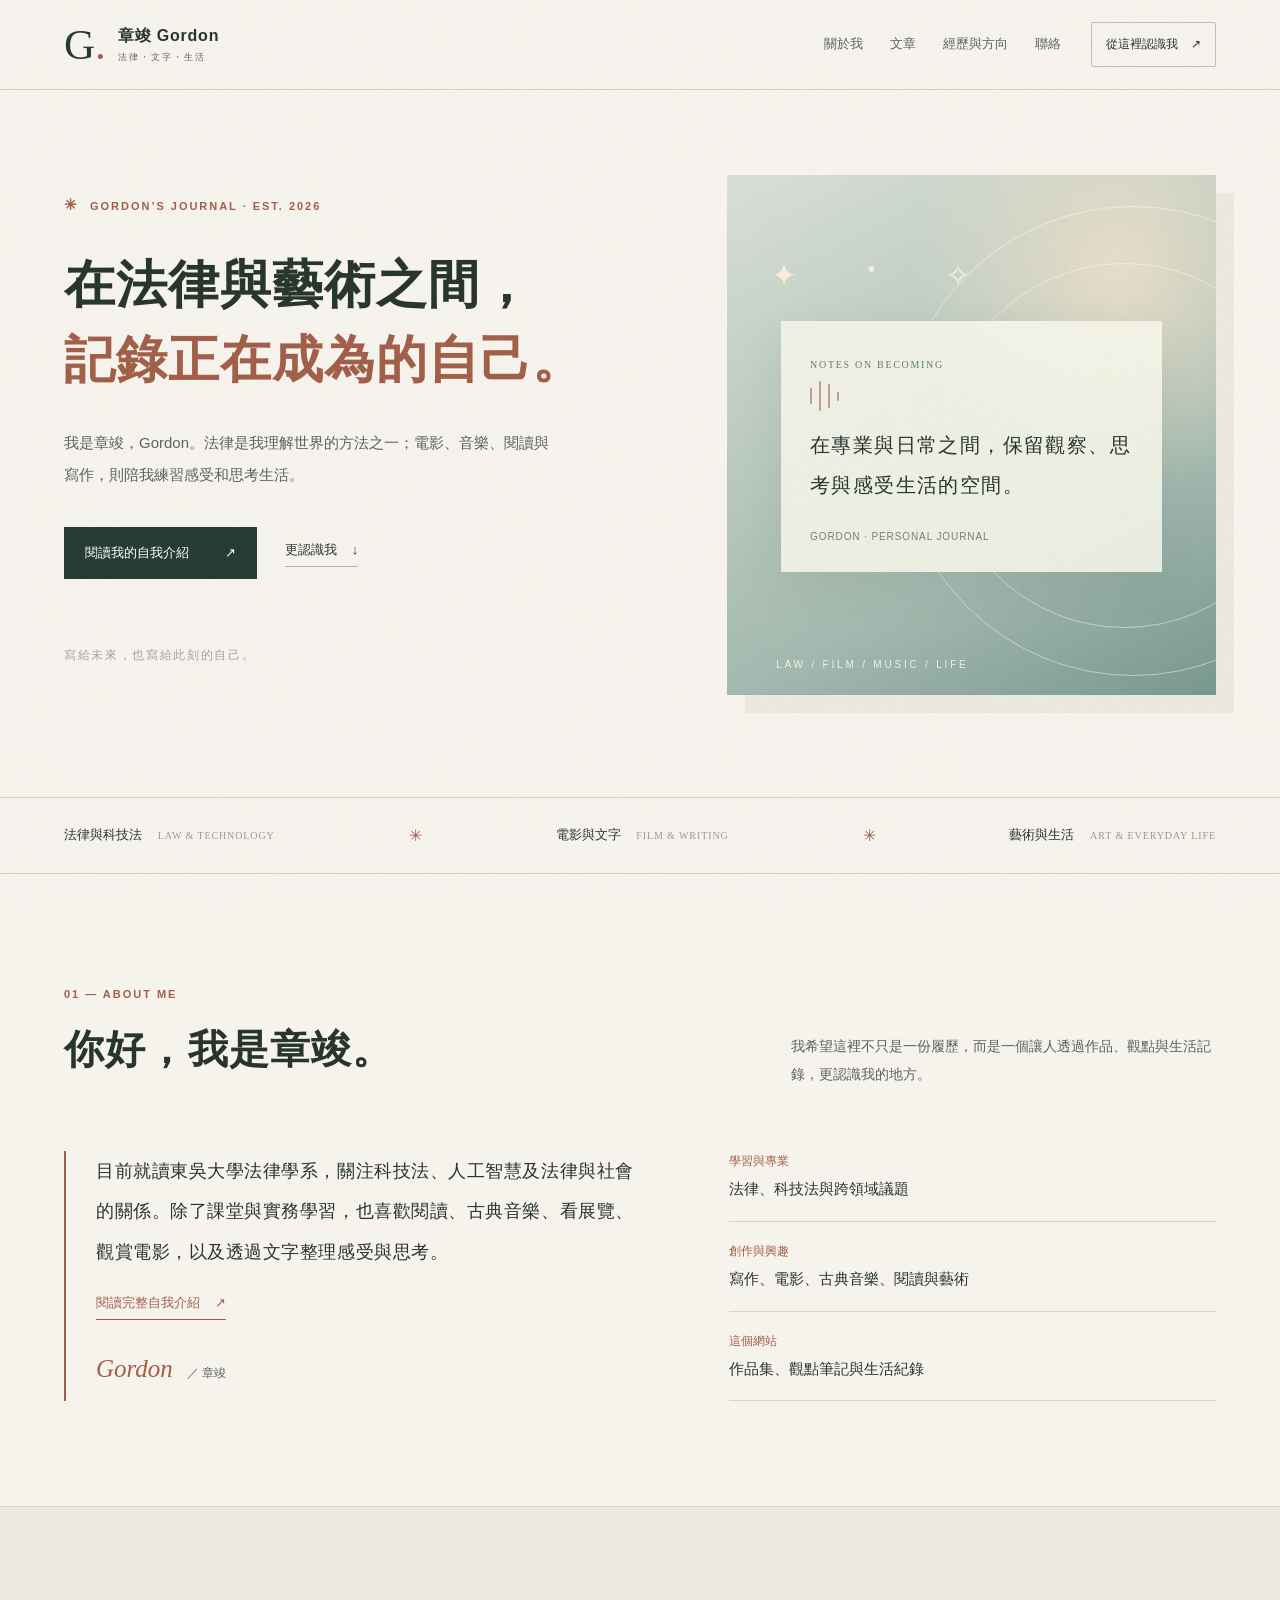
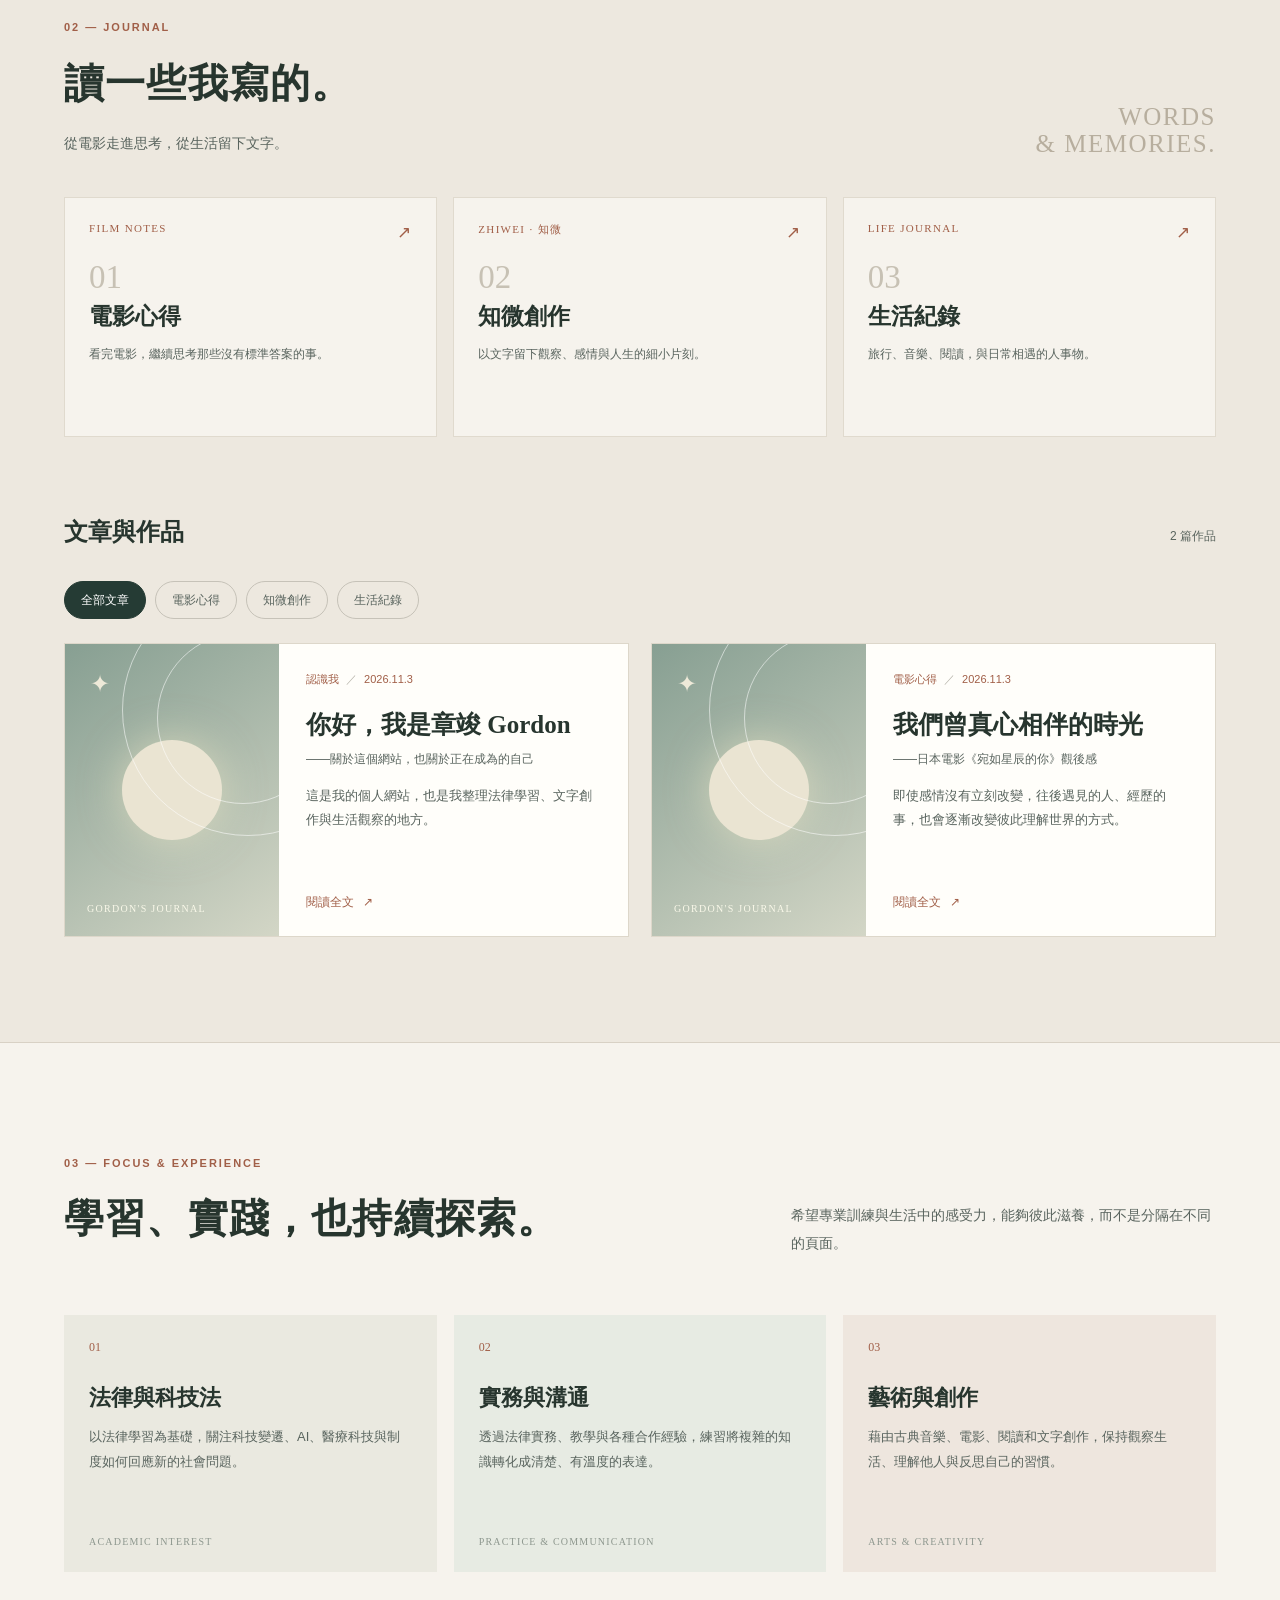
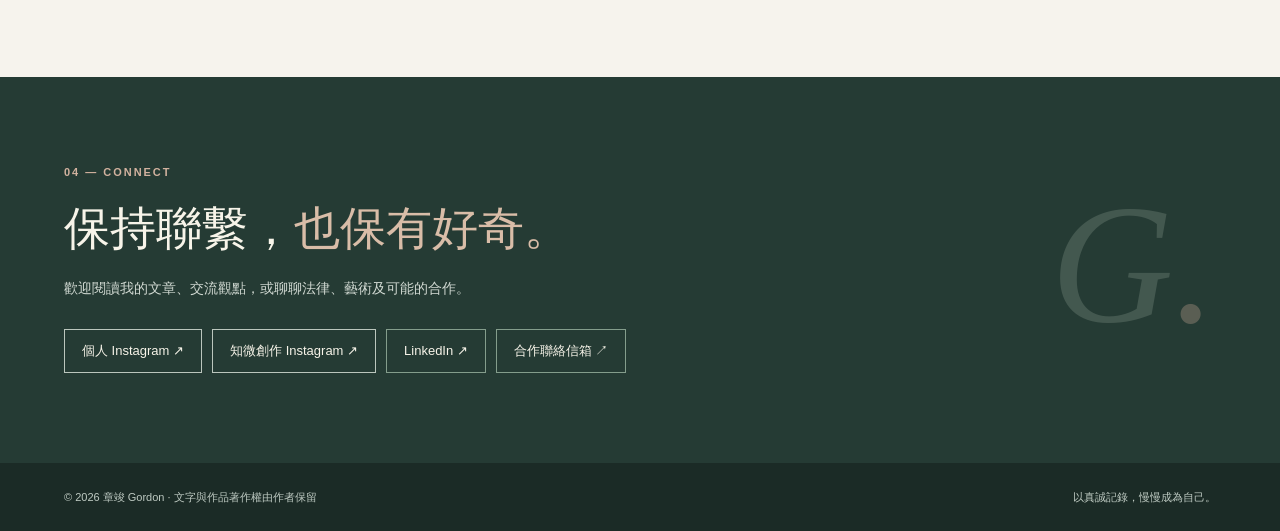
==== index.html @ 7722e680 "Add files via upload" ====
<!doctype html>
<html lang="zh-Hant-TW">
<head>
  <meta charset="utf-8">
  <meta name="viewport" content="width=device-width, initial-scale=1">
  <meta name="theme-color" content="#f5f1eb">
  <meta name="description" content="章竣 Gordon 的個人網站。法律、科技法、電影、文字、藝術與生活的記錄。">
  <meta property="og:type" content="website">
  <meta property="og:title" content="章竣 Gordon｜法律・文字・生活">
  <meta property="og:description" content="在法律與藝術之間，記錄正在成為的自己。">
  <title>章竣 Gordon｜法律・文字・生活</title>
  <link rel="icon" type="image/svg+xml" href="favicon.svg">
  <link rel="stylesheet" href="styles.css">
  <script src="site-content.js" defer></script>
  <script src="main.js" defer></script>
</head>
<body>
  <a class="skip-link" href="#main">跳至主要內容</a>
  <div class="grain" aria-hidden="true"></div>
  <header class="site-header">
    <div class="wrap header-inner">
      <a class="brand" href="#home" aria-label="回到章竣 Gordon 首頁">
        <span class="brand-mark">G<span class="brand-dot">.</span></span>
        <span class="brand-title"><strong>章竣 Gordon</strong><small>LAW · ARTS · WORDS</small></span>
      </a>
      <nav class="site-nav" aria-label="主要導覽">
        <a href="#about">關於我</a>
        <a href="#journal">文章</a>
        <a href="#portfolio">經歷與方向</a>
        <a href="#contact">聯絡</a>
      </nav>
      <a class="nav-read" href="#read/hello-im-gordon">從這裡認識我 <span aria-hidden="true">↗</span></a>
    </div>
  </header>

  <main id="main">
    <div id="home-view">
      <section class="hero wrap" id="home" aria-labelledby="hero-heading">
        <div class="hero-copy">
          <div class="eyebrow"><span class="tiny-star">✳</span> GORDON’S JOURNAL · EST. 2026</div>
          <h1 id="hero-heading">在法律與藝術之間，<br><em>記錄正在成為的自己。</em></h1>
          <p class="hero-description" id="hero-description">我是章竣，Gordon。法律是我理解世界的方法之一；電影、音樂、閱讀與寫作，則陪我練習感受和思考生活。</p>
          <div class="hero-actions">
            <a class="primary-btn" href="#read/hello-im-gordon">閱讀我的自我介紹 <span aria-hidden="true">↗</span></a>
            <a class="text-link" href="#about">更認識我 <span aria-hidden="true">↓</span></a>
          </div>
          <p class="hero-note">寫給未來，也寫給此刻的自己。</p>
        </div>
        <div class="hero-visual" aria-label="以海面、星辰與紙頁為靈感的網站視覺設計">
          <div class="visual-stars" aria-hidden="true">✦ <span>·</span> ✧</div>
          <div class="visual-orbit orbit-one"></div><div class="visual-orbit orbit-two"></div>
          <div class="visual-card">
            <span>NOTES ON BECOMING</span>
            <div class="visual-lines" aria-hidden="true"><i></i><i></i><i></i><i></i></div>
            <p>在專業與日常之間，保留觀察、思考與感受生活的空間。</p>
            <small>GORDON · PERSONAL JOURNAL</small>
          </div>
          <span class="visual-bottom">LAW / FILM / MUSIC / LIFE</span>
        </div>
      </section>

      <div class="ticker-border">
        <div class="wrap ticker" aria-label="關注領域">
          <span>法律與科技法 <i>LAW & TECHNOLOGY</i></span>
          <b aria-hidden="true">✳</b>
          <span>電影與文字 <i>FILM & WRITING</i></span>
          <b aria-hidden="true">✳</b>
          <span>藝術與生活 <i>ART & EVERYDAY LIFE</i></span>
        </div>
      </div>

      <section class="section wrap intro-section" id="about" aria-labelledby="about-heading">
        <div class="section-heading two-col-head">
          <div><span class="eyebrow">01 — ABOUT ME</span><h2 id="about-heading">你好，我是章竣。</h2></div>
          <p>我希望這裡不只是一份履歷，而是一個讓人透過作品、觀點與生活記錄，更認識我的地方。</p>
        </div>
        <div class="about-grid">
          <div class="about-statement"><p id="about-main">目前就讀東吳大學法律學系，關注科技法、人工智慧及法律與社會的關係。除了課堂與實務學習，也喜歡閱讀、古典音樂、看展覽、觀賞電影，以及透過文字整理感受與思考。</p><a class="about-more" href="#read/hello-im-gordon">閱讀完整自我介紹 <span aria-hidden="true">↗</span></a><div class="signoff">Gordon <span>／ 章竣</span></div></div>
          <div class="about-facts">
            <div><span>學習與專業</span><strong>法律、科技法與跨領域議題</strong></div>
            <div><span>創作與興趣</span><strong>寫作、電影、古典音樂、閱讀與藝術</strong></div>
            <div><span>這個網站</span><strong>作品集、觀點筆記與生活紀錄</strong></div>
          </div>
        </div>
      </section>

      <section class="section section-tint" id="journal" aria-labelledby="journal-heading">
        <div class="wrap">
          <div class="section-heading journal-top">
            <div><span class="eyebrow">02 — JOURNAL</span><h2 id="journal-heading">讀一些我寫的。</h2><p>從電影走進思考，從生活留下文字。</p></div>
            <span class="section-side-mark" aria-hidden="true">WORDS<br>& MEMORIES.</span>
          </div>
          <div class="category-grid" id="category-grid" aria-label="文章專區"></div>
          <div class="journal-list-head"><h3>文章與作品</h3><p id="post-count"></p></div>
          <div class="filter-row" id="filters" role="group" aria-label="依分類篩選文章"></div>
          <div class="posts-grid" id="posts-list"></div>
        </div>
      </section>

      <section class="section wrap portfolio-section" id="portfolio" aria-labelledby="portfolio-heading">
        <div class="section-heading two-col-head">
          <div><span class="eyebrow">03 — FOCUS & EXPERIENCE</span><h2 id="portfolio-heading">學習、實踐，也持續探索。</h2></div>
          <p>希望專業訓練與生活中的感受力，能夠彼此滋養，而不是分隔在不同的頁面。</p>
        </div>
        <div class="focus-grid">
          <article><span class="focus-num">01</span><h3>法律與科技法</h3><p>以法律學習為基礎，關注科技變遷、AI、醫療科技與制度如何回應新的社會問題。</p><span class="focus-label">ACADEMIC INTEREST</span></article>
          <article><span class="focus-num">02</span><h3>實務與溝通</h3><p>透過法律實務、教學與各種合作經驗，練習將複雜的知識轉化成清楚、有溫度的表達。</p><span class="focus-label">PRACTICE & COMMUNICATION</span></article>
          <article><span class="focus-num">03</span><h3>藝術與創作</h3><p>藉由古典音樂、電影、閱讀和文字創作，保持觀察生活、理解他人與反思自己的習慣。</p><span class="focus-label">ARTS & CREATIVITY</span></article>
        </div>
      </section>

      <section class="contact-section" id="contact" aria-labelledby="contact-heading">
        <div class="wrap contact-inner">
          <div><span class="eyebrow">04 — CONNECT</span><h2 id="contact-heading">保持聯繫，<em>也保有好奇。</em></h2><p>歡迎閱讀我的文章、交流觀點，或聊聊法律、藝術及可能的合作。</p><div id="social-area"></div></div>
          <div class="contact-deco" aria-hidden="true">G<span>.</span></div>
        </div>
      </section>
    </div>

    <div id="article-view" hidden>
      <div class="wrap article-shell"><a class="back-link" href="#journal">← 回到文章列表</a><div id="article-body"></div></div>
    </div>
  </main>
  <footer class="site-footer"><div class="wrap footer-inner"><span>© <span id="current-year">2026</span> 章竣 Gordon · 文字與作品著作權由作者保留</span><span>以真誠記錄，慢慢成為自己。</span></div></footer>
</body>
</html>
---- styles.css ----
:root{--paper:#f6f3ed;--paper-dark:#ede8df;--ink:#27352e;--ink-light:#59645e;--accent:#a15f48;--accent-deep:#7b4534;--line:#d8d1c5;--deep:#253b34;--white:#fffefa;--serif:"Noto Serif TC","Songti TC","STSong","PMingLiU",serif;--sans:"PingFang TC","Noto Sans TC","Microsoft JhengHei",sans-serif}
*{box-sizing:border-box}html{scroll-behavior:smooth}body{margin:0;color:var(--ink);background:var(--paper);font-family:var(--sans);line-height:1.7;-webkit-font-smoothing:antialiased}button,a{outline-offset:4px}a{color:inherit;text-decoration:none}button{font:inherit}img{display:block;max-width:100%}[hidden]{display:none!important}.wrap{width:min(1152px,calc(100% - 64px));margin-inline:auto}.grain{position:fixed;inset:0;z-index:99;pointer-events:none;opacity:.06;background-image:url("data:image/svg+xml,%3Csvg viewBox='0 0 180 180' xmlns='http://www.w3.org/2000/svg'%3E%3Cfilter id='n'%3E%3CfeTurbulence type='fractalNoise' baseFrequency='.8' numOctaves='3' stitchTiles='stitch'/%3E%3C/filter%3E%3Crect width='100%25' height='100%25' filter='url(%23n)' opacity='.3'/%3E%3C/svg%3E")}.skip-link{position:absolute;left:8px;top:-70px;z-index:101;background:white;padding:10px}.skip-link:focus{top:8px}.site-header{position:sticky;top:0;z-index:20;background:rgba(246,243,237,.96);backdrop-filter:blur(14px);border-bottom:1px solid var(--line)}.header-inner{height:89px;display:flex;align-items:center;gap:30px}.brand{display:flex;align-items:center;gap:12px;min-width:max-content}.brand-mark{font-family:Georgia,serif;font-size:43px;line-height:1;color:var(--deep)}.brand-dot{color:var(--accent)}.brand-title{display:flex;flex-direction:column;line-height:1.3}.brand-title strong{font-size:16px;letter-spacing:.05em;font-weight:650}.brand-title small{font-size:9px;letter-spacing:.22em;color:var(--ink-light);margin-top:5px}.site-nav{display:flex;gap:27px;margin-left:auto}.site-nav a{font-size:13px;color:var(--ink-light);transition:color .2s}.site-nav a:hover,.text-link:hover{color:var(--accent)}.nav-read{font-size:12px;padding:11px 14px;border:1px solid #b7c0b9;border-radius:2px;white-space:nowrap}.nav-read span{margin-left:10px}.eyebrow{font-size:11px;font-weight:700;letter-spacing:.18em;color:var(--accent);text-transform:uppercase}.tiny-star{font-size:15px;padding-right:6px}.hero{display:grid;grid-template-columns:1.1fr .9fr;gap:66px;align-items:center;padding-block:85px 102px;min-height:652px}.hero-copy{padding:4px 0}.hero h1{font-family:var(--serif);font-weight:600;font-size:clamp(36px,4vw,56px);line-height:1.47;letter-spacing:.02em;margin:29px 0}.hero h1 em{font-style:normal;color:var(--accent)}.hero-description{font-size:15px;line-height:2.15;color:var(--ink-light);max-width:495px}.hero-actions{display:flex;align-items:center;gap:28px;margin-top:36px}.primary-btn{display:inline-flex;align-items:center;justify-content:space-between;gap:30px;background:var(--deep);color:white;padding:15px 21px;font-size:13px;min-width:193px;transition:background .2s}.primary-btn:hover{background:var(--accent-deep)}.text-link{font-size:13px;border-bottom:1px solid #b0b6ae;padding-bottom:5px}.text-link span{padding-left:11px}.hero-note{font-family:var(--serif);font-size:12px;letter-spacing:.14em;color:#a2a49d;margin-top:66px}.hero-visual{height:520px;position:relative;overflow:hidden;background:#c6d0c8;background-image:radial-gradient(ellipse at 80% 18%,#e7ddc8 0%,transparent 37%),linear-gradient(153deg,#d9dfd6,#a3b9af 68%,#78988c);box-shadow:18px 18px 0 var(--paper-dark)}.visual-orbit{position:absolute;border:1px solid rgba(255,255,245,.48);border-radius:50%;width:470px;height:470px;left:35%;top:6%}.orbit-two{width:365px;height:365px;top:17%;left:44%}.visual-stars{position:absolute;left:9%;top:10%;font-family:Georgia,serif;font-size:31px;color:#f7efdb;letter-spacing:30px}.visual-stars span{font-size:50px}.visual-card{position:absolute;left:11%;right:11%;top:28%;background:rgba(247,246,235,.86);padding:28px 29px 24px;box-shadow:0 15px 40px #41554a17;backdrop-filter:blur(5px)}.visual-card>span{font-family:Georgia,serif;font-size:10px;letter-spacing:.17em;color:#607c6c}.visual-lines{display:flex;align-items:center;gap:7px;height:41px}.visual-lines i{display:block;width:2px;background:#c49e84;border-radius:8px;height:16px}.visual-lines i:nth-child(2){height:30px}.visual-lines i:nth-child(3){height:24px}.visual-lines i:nth-child(4){height:9px}.visual-card p{font-family:var(--serif);font-size:20px;line-height:2;letter-spacing:.07em;margin:8px 0 16px}.visual-card small{font-size:10px;letter-spacing:.09em;color:#738076}.visual-bottom{position:absolute;bottom:22px;left:10%;color:#edf2eb;font-size:10px;letter-spacing:.28em}.ticker-border{border-block:1px solid var(--line)}.ticker{display:flex;justify-content:space-between;align-items:center;gap:20px;min-height:75px}.ticker>span{font-size:13px;white-space:nowrap}.ticker i{font-family:Georgia,serif;font-style:normal;font-size:10px;color:#969a91;letter-spacing:.09em;margin-left:12px}.ticker b{font-weight:400;color:var(--accent);font-size:16px}.section{padding-block:105px}.section-heading h2{font-family:var(--serif);font-weight:600;font-size:clamp(28px,3.1vw,42px);line-height:1.5;letter-spacing:.03em;margin:15px 0}.section-heading p{font-size:14px;line-height:2;color:var(--ink-light)}.two-col-head{display:grid;grid-template-columns:1fr 1fr;gap:80px;align-items:end}.two-col-head>p{max-width:425px;margin:0 0 8px auto}.about-grid{display:grid;grid-template-columns:1fr .85fr;gap:92px;margin-top:55px}.about-statement{border-left:2px solid var(--accent);padding-left:30px}.about-statement p{font-family:var(--serif);font-size:18px;line-height:2.25;letter-spacing:.03em;margin:0}.signoff{font:italic 25px Georgia,serif;color:var(--accent);margin-top:35px}.signoff span{font:normal 12px var(--sans);color:var(--ink-light);margin-left:8px}.about-facts>div{display:flex;flex-direction:column;gap:5px;border-bottom:1px solid var(--line);padding:19px 0}.about-facts>div:first-child{padding-top:0}.about-facts span{font-size:12px;color:var(--accent)}.about-facts strong{font-size:15px;font-weight:500}.section-tint{background:var(--paper-dark);border-block:1px solid var(--line)}.journal-top{display:flex;justify-content:space-between;align-items:end}.journal-top p{margin:0}.section-side-mark{font-family:Georgia,serif;font-size:25px;color:#b7ae9e;text-align:right;line-height:1.08;letter-spacing:.06em}.category-grid{display:grid;grid-template-columns:repeat(3,1fr);gap:16px;margin-top:40px}.category-card{display:flex;flex-direction:column;min-height:240px;padding:24px 24px 21px;background:var(--paper);border:1px solid #e0dace;transition:transform .2s,box-shadow .2s}.category-card:hover{transform:translateY(-4px);box-shadow:0 18px 30px #4c463013}.category-card-top{display:flex;justify-content:space-between;font:11px Georgia,serif;letter-spacing:.12em;color:var(--accent)}.category-card-top span:last-child{font-size:17px}.category-num{color:#c7c1b4;font:33px Georgia,serif;margin-top:16px}.category-card h3{font-family:var(--serif);font-size:23px;font-weight:600;margin:1px 0 8px}.category-card p{font-size:12px;color:var(--ink-light);line-height:1.8;margin:0}.journal-list-head{display:flex;align-items:baseline;justify-content:space-between;margin-top:75px}.journal-list-head h3{font-family:var(--serif);font-size:24px;font-weight:600;margin:0}.journal-list-head p{font-size:12px;color:var(--ink-light)}.filter-row{display:flex;gap:9px;flex-wrap:wrap;margin:22px 0 24px}.filter{background:transparent;border:1px solid #c6c2b8;padding:8px 16px;border-radius:30px;font-size:12px;color:var(--ink-light);cursor:pointer}.filter.active,.filter:hover{background:var(--deep);border-color:var(--deep);color:white}.posts-grid{display:grid;grid-template-columns:repeat(2,minmax(0,1fr));gap:22px}.post-card{background:var(--white);border:1px solid #ddd7ca}.post-card-link{display:grid;grid-template-columns:38% 62%;height:100%}.post-thumb{min-height:292px;overflow:hidden}.post-thumb-image{width:100%;height:100%;object-fit:cover}.post-thumb-art{height:100%;width:100%;min-height:292px;background:linear-gradient(145deg,#879f92,#d3d6c6);position:relative;overflow:hidden;display:flex;justify-content:center;align-items:center}.post-thumb-art:before,.post-thumb-art:after{content:"";position:absolute;border:1px solid #ffffff8a;border-radius:50%;height:250px;width:250px;right:-95px;top:-60px}.post-thumb-art:after{height:170px;width:170px;right:-50px;top:-12px}.post-thumb-art span{position:absolute;left:25px;top:20px;color:#eee9d8;font-size:24px}.post-thumb-art div{height:100px;width:100px;background:#eae4d2;border-radius:50%;box-shadow:0 0 40px #f4edc888}.post-thumb-art small{position:absolute;bottom:22px;left:22px;color:#f9f8e9;font:10px Georgia,serif;letter-spacing:.13em}.post-card-text{padding:26px 27px 24px;display:flex;flex-direction:column}.post-meta{font-size:11px;color:var(--accent)}.post-meta span{color:#b2afa5;margin:0 4px}.post-card h3{font-family:var(--serif);font-size:25px;line-height:1.55;margin:17px 0 0}.post-subtitle{color:var(--ink-light);font-size:12px;margin:5px 0 14px}.post-excerpt{font-size:13px;color:var(--ink-light);line-height:1.9;margin:0 0 15px}.read-more{font-size:12px;color:var(--accent);margin-top:auto;padding-top:12px}.read-more span{margin-left:6px}.empty-state{grid-column:1/-1;padding:55px 24px;text-align:center;border:1px dashed #c9c2b3}.empty-state>span{font-size:30px;color:var(--accent)}.empty-state h3{font-family:var(--serif);font-weight:500}.empty-state p{font-size:13px;color:var(--ink-light)}.empty-state a{font-size:13px;color:var(--accent);border-bottom:1px solid var(--accent)}.focus-grid{display:grid;grid-template-columns:repeat(3,1fr);gap:17px;margin-top:50px}.focus-grid article{min-height:257px;background:#eae9e0;padding:25px;display:flex;flex-direction:column}.focus-grid article:nth-child(2){background:#e7ebe3}.focus-grid article:nth-child(3){background:#eee6de}.focus-num{font:12px Georgia,serif;color:var(--accent)}.focus-grid h3{font-family:var(--serif);font-size:22px;font-weight:600;margin:24px 0 9px}.focus-grid p{font-size:13px;color:var(--ink-light);line-height:1.9;margin:0}.focus-label{font:10px Georgia,serif;letter-spacing:.12em;color:#8d978e;margin-top:auto;padding-top:25px}.contact-section{background:var(--deep);color:#f7f4e9;padding:80px 0 90px}.contact-inner{display:flex;justify-content:space-between;align-items:center}.contact-section .eyebrow{color:#d2b29f}.contact-section h2{font:500 clamp(30px,3.6vw,48px)/1.5 var(--serif);margin:10px 0}.contact-section h2 em{font-style:normal;color:#d9bda8}.contact-section p{font-size:14px;color:#d1d9d2}.contact-deco{font:italic 170px Georgia,serif;line-height:1;color:#829387;opacity:.33}.contact-deco span{color:#c7a693}.social-btn{display:inline-block;border:1px solid #bbc6bd;padding:10px 17px;font-size:13px;margin:14px 10px 0 0}.social-btn:hover{background:#fff2}.social-secondary{border-color:#849d8c}.social-pending{font-size:12px!important;color:#bac9c0!important;font-style:italic}.site-footer{background:#1b2b26;color:#becac2}.footer-inner{display:flex;justify-content:space-between;gap:20px;padding-block:25px;font-size:11px}.article-shell{max-width:870px;padding:42px 0 110px}.back-link{font-size:13px;color:var(--accent);border-bottom:1px solid var(--accent);padding-bottom:5px}.full-article{margin-top:67px}.article-eyebrow{font-size:12px;color:var(--accent)}.article-eyebrow span{margin-inline:6px;color:#afaaa0}.full-article h1{font:600 clamp(34px,5vw,52px)/1.45 var(--serif);margin:15px 0}.article-subtitle{font:18px var(--serif);color:var(--ink-light);margin:0 0 19px}.article-byline{font-size:12px;color:#8f918a;letter-spacing:.06em}.article-cover-pending{height:350px;margin:46px 0 55px;background:linear-gradient(140deg,#98ada1,#d9d9c6);display:flex;align-items:center;justify-content:center;flex-direction:column;color:#f9f9ef;position:relative;overflow:hidden}.article-cover-pending:before{content:"";position:absolute;width:390px;height:390px;border:1px solid #ffffff88;border-radius:50%;top:-140px;right:-120px}.placeholder-symbol{font-size:53px;color:#f5e9d1}.article-cover-pending p{font-family:var(--serif);font-size:21px;letter-spacing:.1em}.article-cover-pending small{font-size:12px;text-align:center;padding:0 20px}.article-cover{margin:46px 0 50px}.article-cover img{width:100%;max-height:550px;object-fit:cover}.article-cover figcaption{font-size:12px;color:var(--ink-light);text-align:center;margin-top:11px}.article-prose{font-family:var(--serif);font-size:18px;letter-spacing:.018em;line-height:2.35;max-width:710px;margin:0 auto}.article-prose p{margin:0 0 2.15em}.article-footnote{max-width:710px;margin:38px auto 0;color:var(--ink-light);font-size:13px;line-height:1.9}.article-endmark{text-align:center;color:var(--accent);font-size:24px;margin:60px 0 20px}.article-bottom{text-align:center}.article-bottom p{font:16px var(--serif);color:var(--ink-light)}.article-bottom a{font-size:12px;color:var(--accent)}section[id]{scroll-margin-top:110px}
@media(max-width:1000px){.wrap{width:min(100% - 44px,950px)}.site-nav{gap:17px}.hero{gap:34px}.hero-visual{height:460px}.visual-card p{font-size:17px}.hero h1{font-size:40px}.ticker i{display:none}.about-grid{gap:45px}.post-card-link{grid-template-columns:1fr}.post-thumb{height:240px;min-height:0}.post-thumb-art{min-height:240px}.post-card-text{min-height:270px}}
@media(max-width:720px){.wrap{width:calc(100% - 38px)}.header-inner{height:auto;min-height:71px;flex-wrap:wrap;gap:12px;padding-block:13px}.brand-mark{font-size:35px}.brand-title strong{font-size:14px}.brand-title small{font-size:8px}.site-nav{order:3;display:flex;width:100%;justify-content:space-between;gap:8px;overflow:auto;padding-top:4px}.site-nav a{font-size:12px;white-space:nowrap}.nav-read{margin-left:auto;font-size:11px;padding:7px 10px}.hero{grid-template-columns:1fr;min-height:auto;padding-block:55px 74px;gap:40px}.hero h1{font-size:clamp(32px,8vw,47px);margin-top:20px}.hero-description{font-size:14px}.hero-visual{height:385px;box-shadow:10px 10px 0 var(--paper-dark)}.visual-card{top:27%;left:11%;right:11%}.visual-card p{font-size:17px}.hero-note{margin-top:38px}.ticker{min-height:72px;flex-wrap:wrap;justify-content:center;gap:8px 16px;padding-block:16px}.ticker span{font-size:11px}.ticker b{font-size:10px}.section{padding-block:74px}.section-heading h2{font-size:31px}.two-col-head{grid-template-columns:1fr;gap:8px}.two-col-head>p{margin:0;max-width:none}.about-grid{grid-template-columns:1fr;gap:34px;margin-top:37px}.about-statement p{font-size:16px}.journal-top{align-items:start}.section-side-mark{display:none}.category-grid{grid-template-columns:1fr;gap:12px;margin-top:30px}.category-card{min-height:auto;padding:17px 20px 20px}.category-num{font-size:26px;margin-top:3px}.category-card h3{font-size:20px}.journal-list-head{margin-top:52px}.posts-grid{grid-template-columns:1fr}.post-card-link{grid-template-columns:35% 65%}.post-thumb{height:auto;min-height:230px}.post-thumb-art{min-height:230px}.post-card-text{min-height:260px;padding:20px}.post-card h3{font-size:22px}.post-excerpt{font-size:12px}.focus-grid{grid-template-columns:1fr;gap:12px;margin-top:30px}.focus-grid article{min-height:210px}.focus-grid h3{margin-top:18px}.contact-section{padding-block:63px}.contact-deco{display:none}.contact-section h2{font-size:31px}.footer-inner{flex-direction:column;gap:7px}.article-shell{padding-top:30px}.full-article{margin-top:48px}.article-prose{font-size:16px;line-height:2.25}.article-cover-pending{height:270px;margin-block:32px 45px}.full-article h1{font-size:34px}.article-subtitle{font-size:16px}}
@media(max-width:460px){.post-card-link{grid-template-columns:1fr}.post-thumb,.post-thumb-art{height:210px;min-height:210px}.post-card-text{min-height:240px}.hero-actions{gap:19px}.primary-btn{min-width:0;gap:10px;padding-inline:16px}.visual-card{padding:21px}.visual-card p{font-size:16px}.hero-visual{height:350px}.ticker b:last-of-type{display:none}}
@media(prefers-reduced-motion:reduce){html{scroll-behavior:auto}*,*:before,*:after{transition:none!important;animation:none!important}}

/* 初版新增：首頁完整自我介紹入口 */
.about-more{display:inline-flex;align-items:center;gap:15px;border-bottom:1px solid var(--accent);padding:0 0 5px;color:var(--accent);font-size:13px;margin-top:20px}.about-more:hover{color:var(--accent-deep)}.article-prose{overflow-wrap:anywhere}.full-article:has(.article-cover-pending) .article-prose{margin-top:8px}
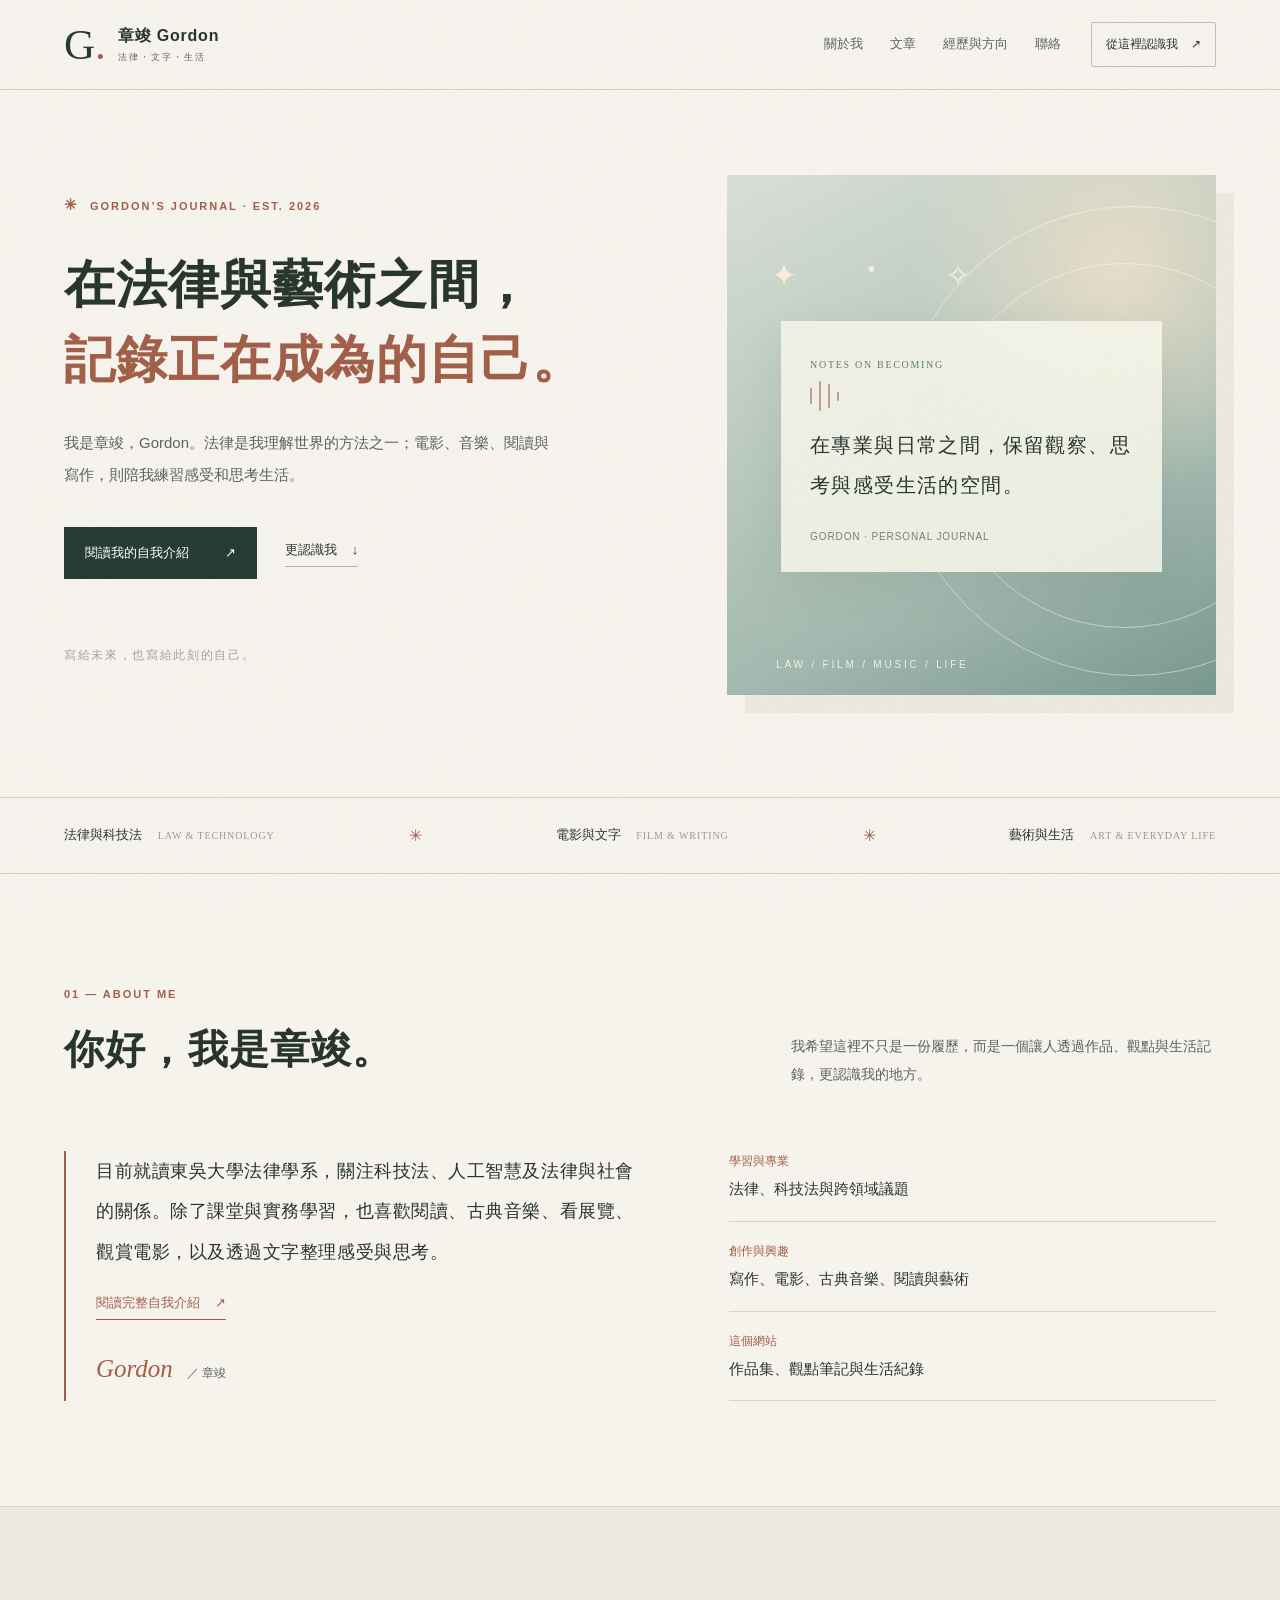
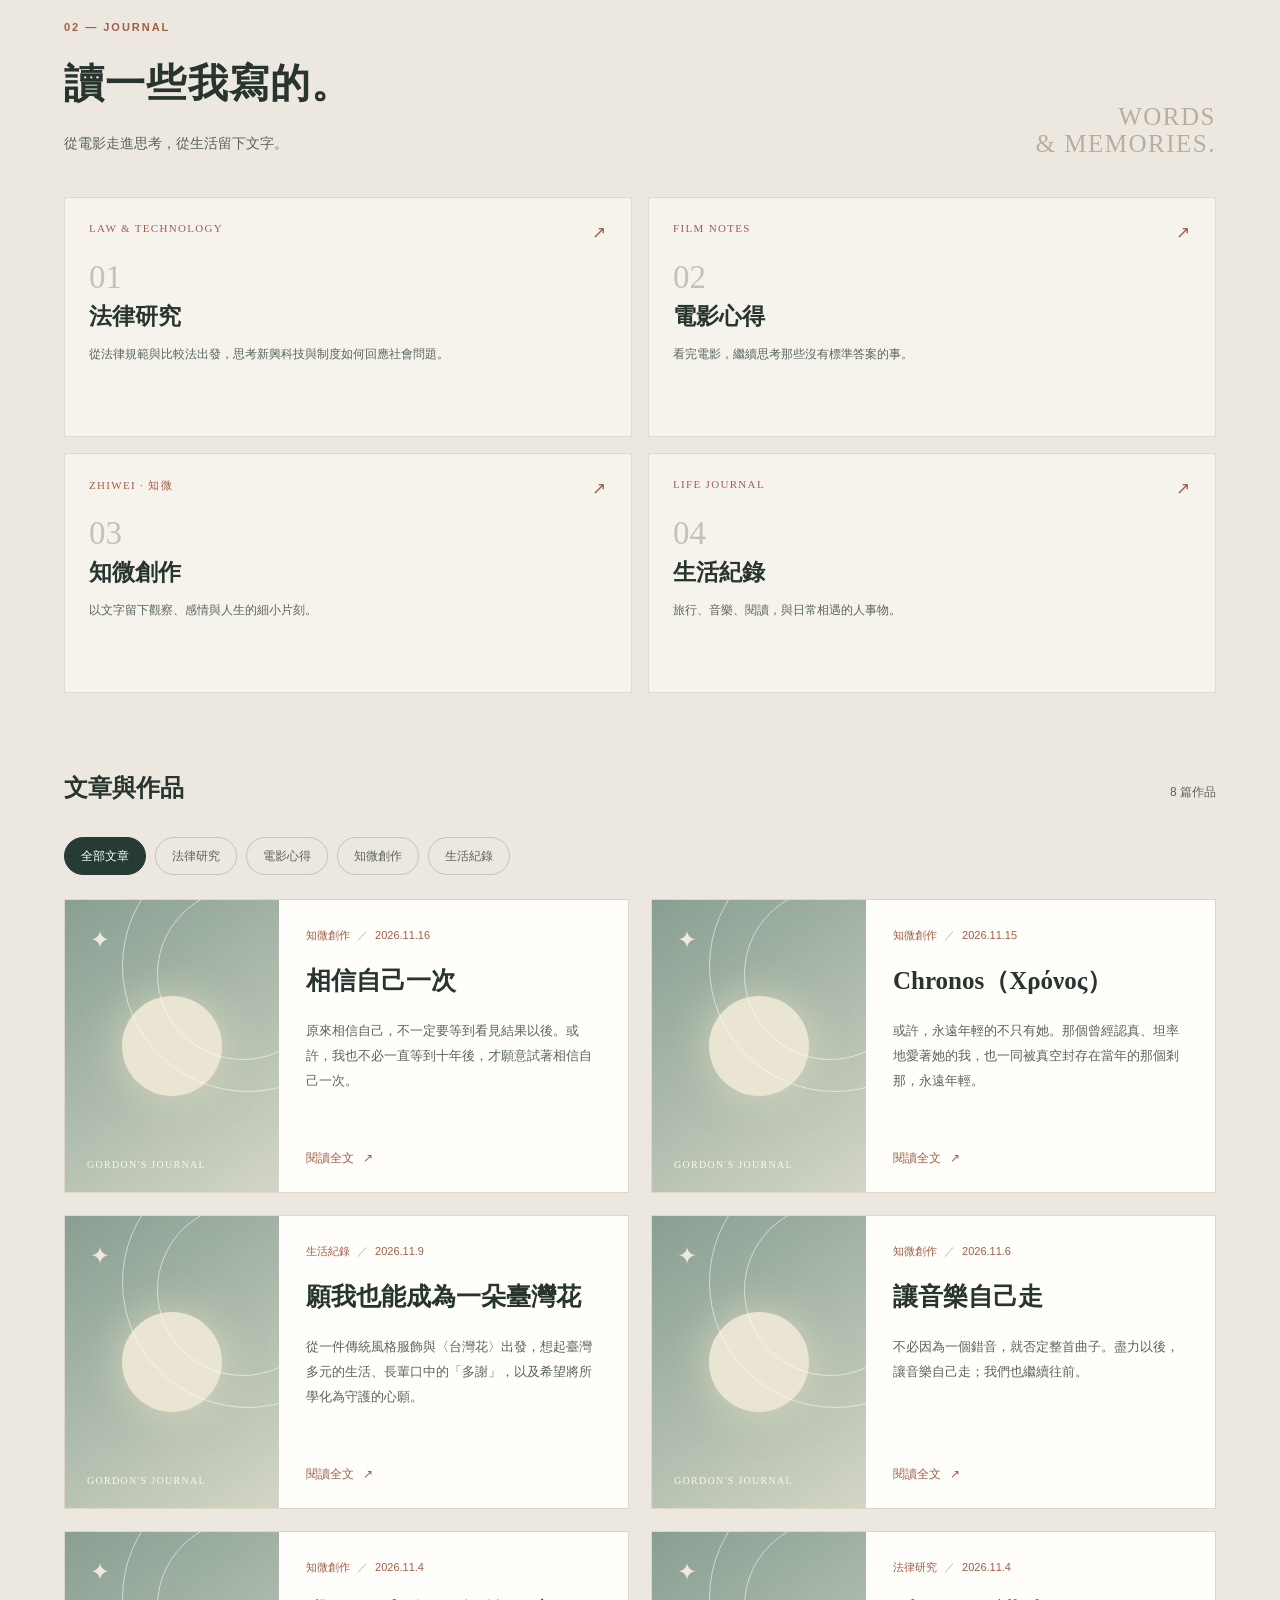
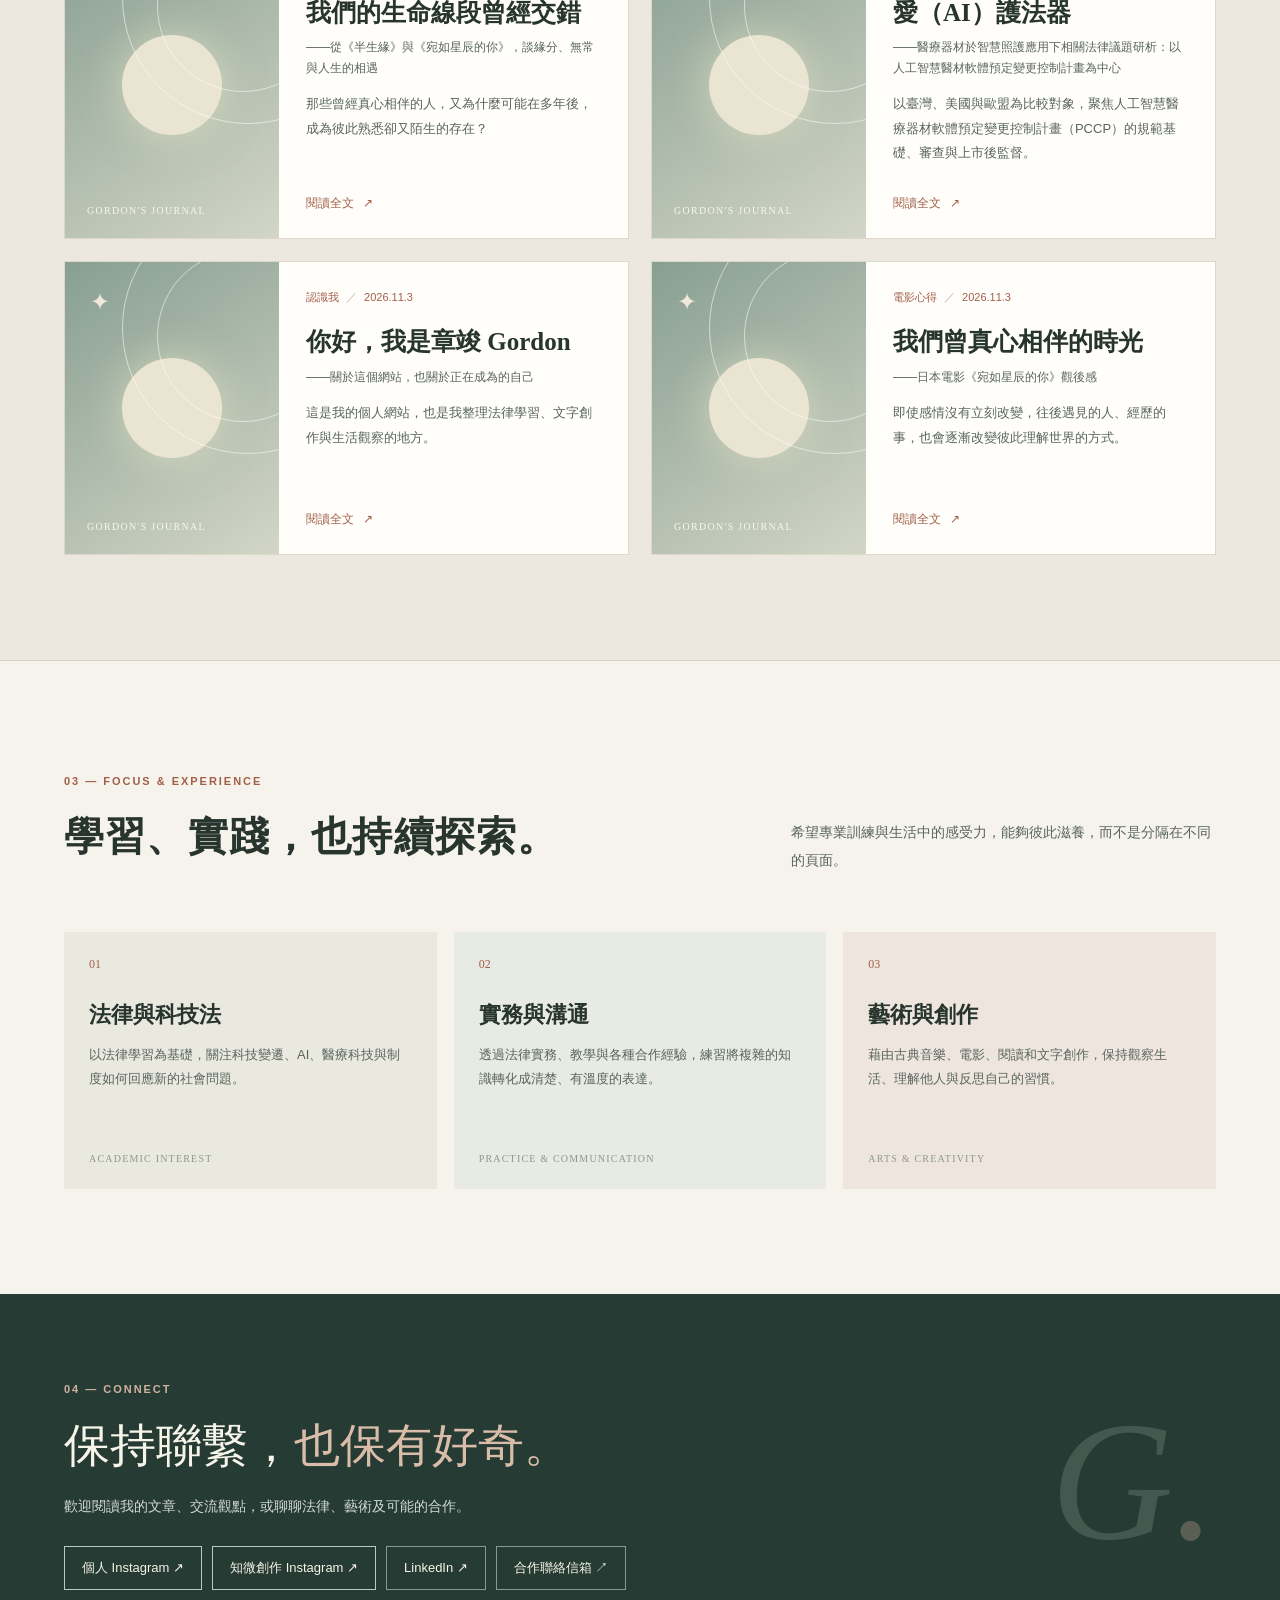
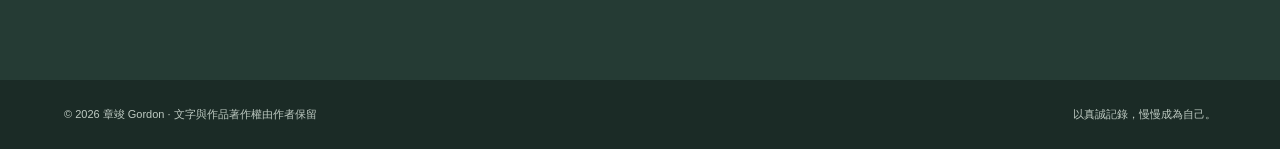
==== commit f8aaa9b2: "Add files via upload" ====
--- a/index.html
+++ b/index.html
@@ -4,6 +4,8 @@
   <meta charset="utf-8">
   <meta name="viewport" content="width=device-width, initial-scale=1">
   <meta name="theme-color" content="#f5f1eb">
+  <meta name="referrer" content="no-referrer">
+  <meta http-equiv="Content-Security-Policy" content="default-src 'self'; script-src 'self'; style-src 'self' 'unsafe-inline'; img-src 'self' data: https:; font-src 'self' data:; connect-src 'self'; object-src 'none'; base-uri 'self'; form-action 'self'">
   <meta name="description" content="章竣 Gordon 的個人網站。法律、科技法、電影、文字、藝術與生活的記錄。">
   <meta property="og:type" content="website">
   <meta property="og:title" content="章竣 Gordon｜法律・文字・生活">
@@ -11,7 +13,7 @@
   <title>章竣 Gordon｜法律・文字・生活</title>
   <link rel="icon" type="image/svg+xml" href="favicon.svg">
   <link rel="stylesheet" href="styles.css">
-  <script src="site-content.js" defer></script>
+  <script src="site-content.js?v=20261116-b02f8834" defer></script>
   <script src="main.js" defer></script>
 </head>
 <body>
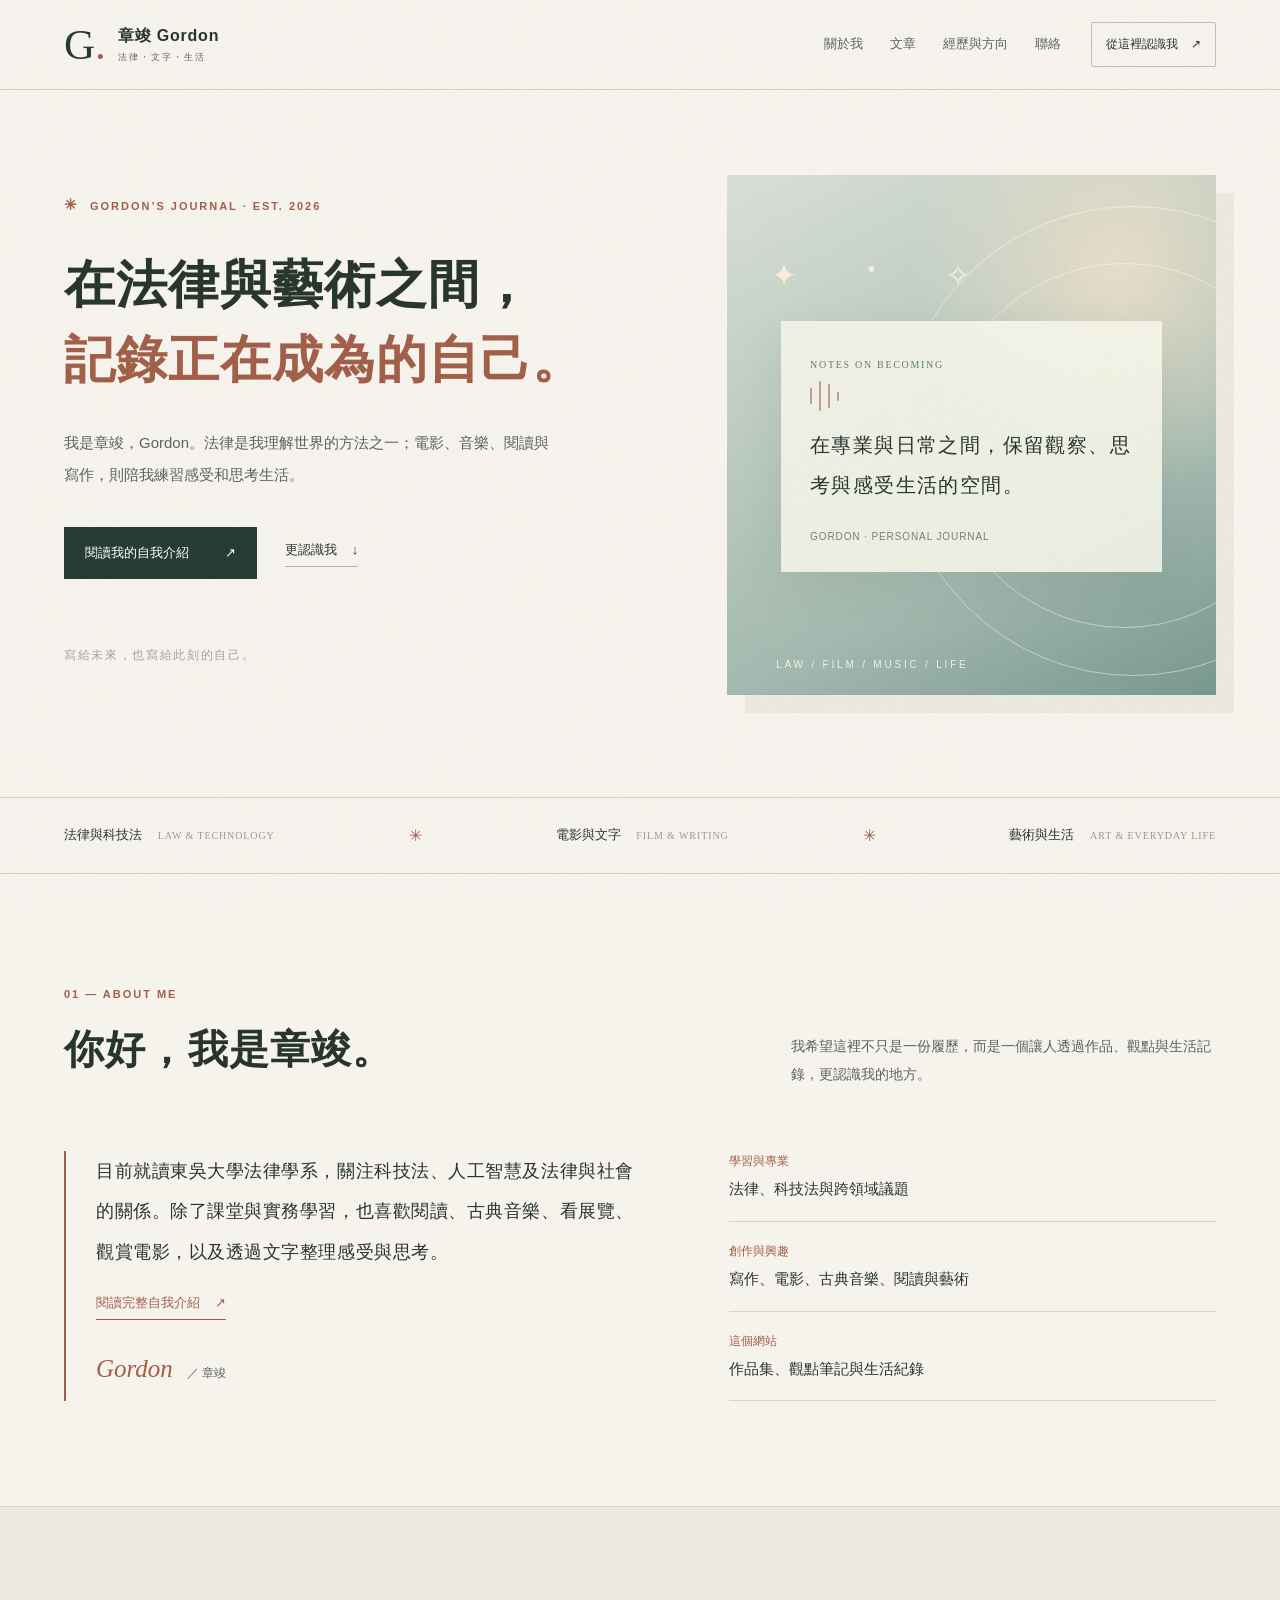
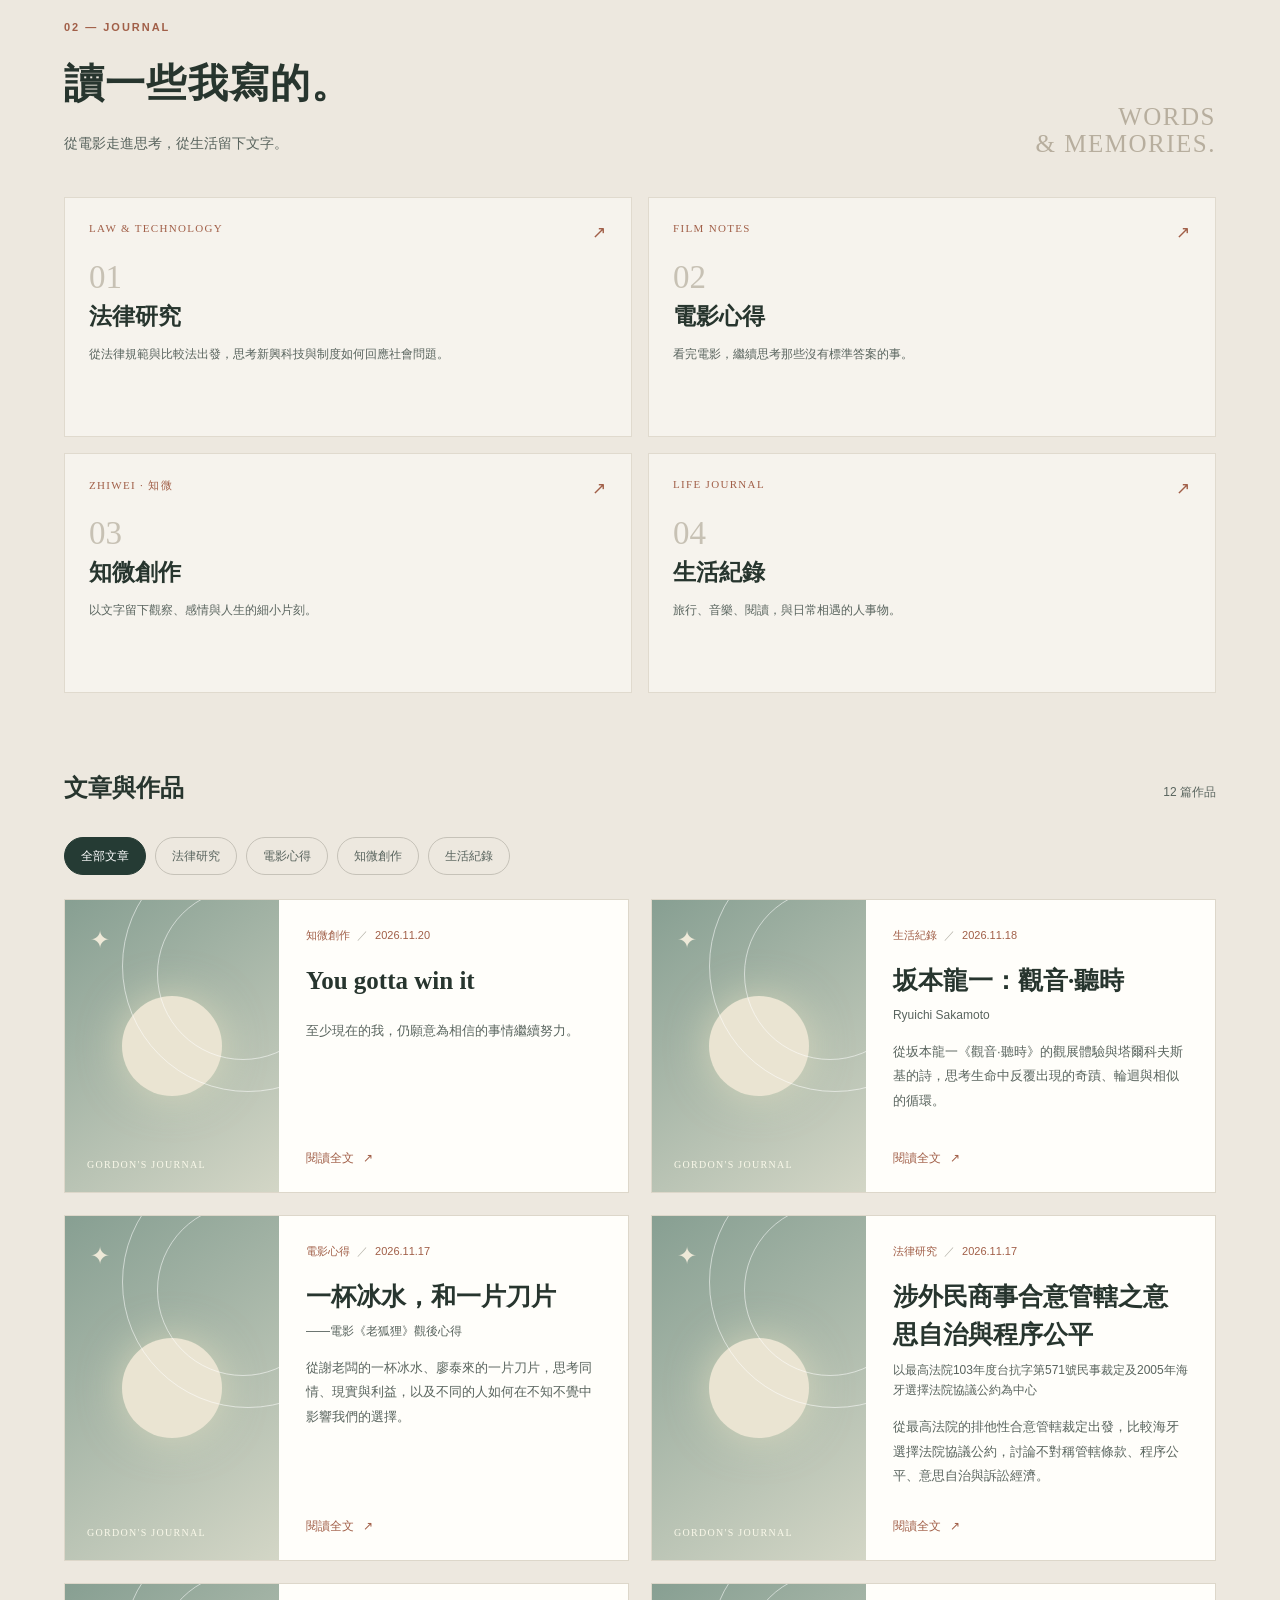
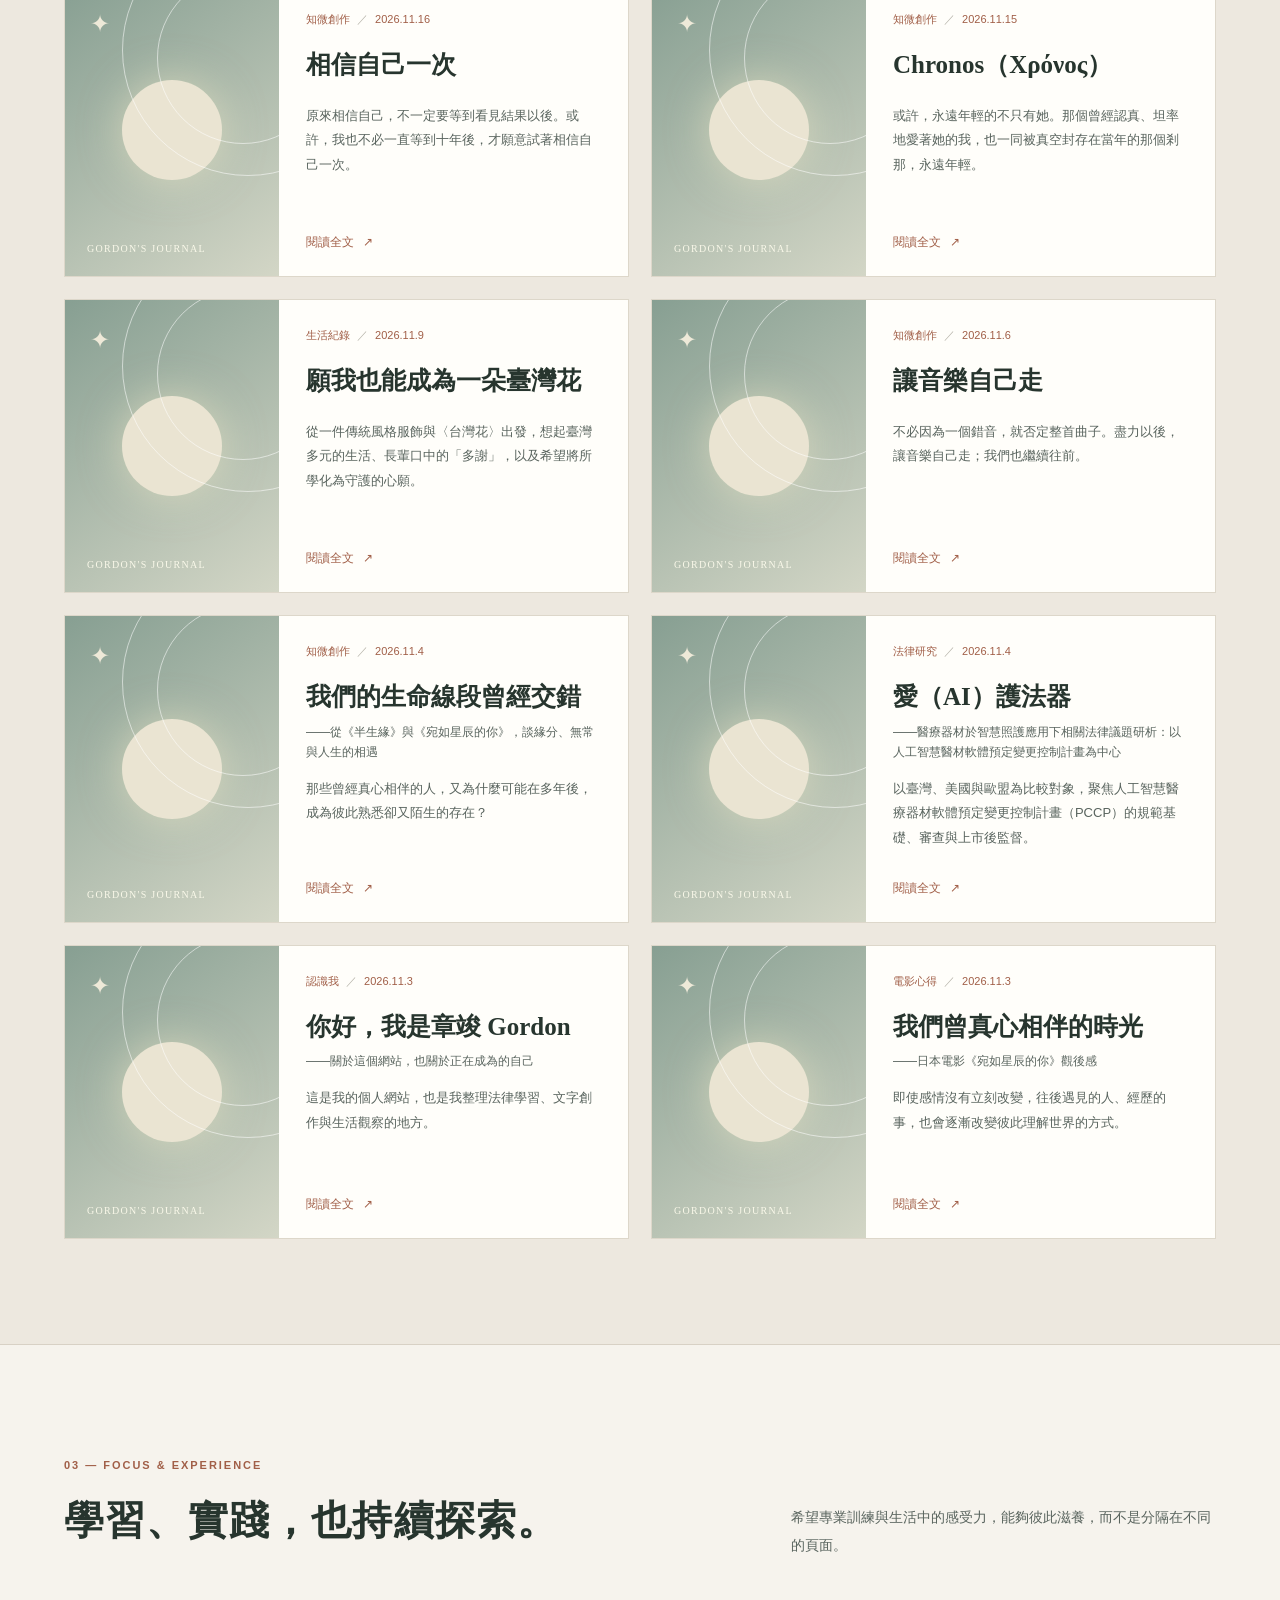
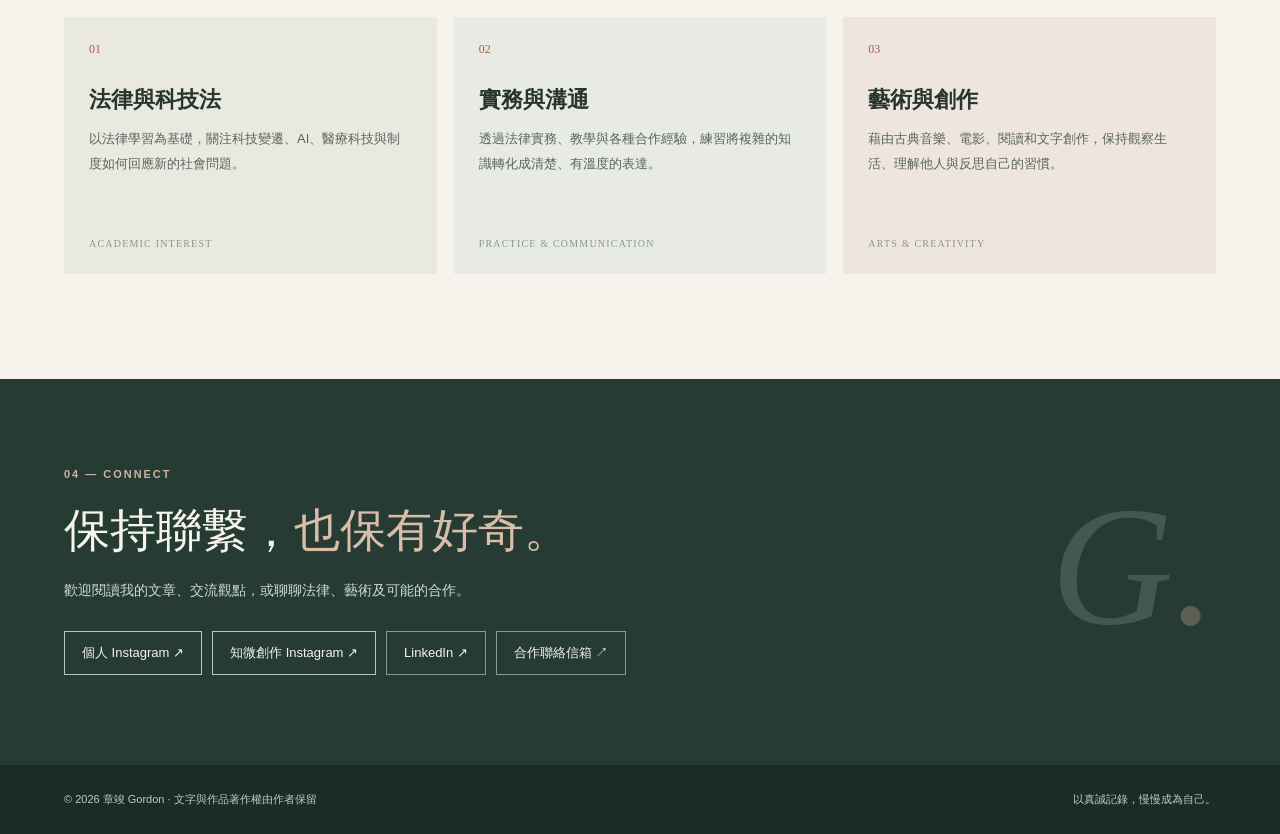
==== commit 7c27f0dc: "Add files via upload" ====
--- a/index.html
+++ b/index.html
@@ -5,7 +5,7 @@
   <meta name="viewport" content="width=device-width, initial-scale=1">
   <meta name="theme-color" content="#f5f1eb">
   <meta name="referrer" content="no-referrer">
-  <meta http-equiv="Content-Security-Policy" content="default-src 'self'; script-src 'self'; style-src 'self' 'unsafe-inline'; img-src 'self' data: https:; font-src 'self' data:; connect-src 'self'; object-src 'none'; base-uri 'self'; form-action 'self'">
+  <meta http-equiv="Content-Security-Policy" content="default-src 'none'; script-src 'self'; style-src 'self' 'sha256-oJegRpprnJGWpDFIQlIJqI3ZyaHipkjnx4PyFBnP4U0='; img-src 'self' data: https:; font-src 'self' data:; connect-src 'none'; object-src 'none'; base-uri 'none'; form-action 'none'; frame-src 'none'; worker-src 'none'; manifest-src 'self'; upgrade-insecure-requests">
   <meta name="description" content="章竣 Gordon 的個人網站。法律、科技法、電影、文字、藝術與生活的記錄。">
   <meta property="og:type" content="website">
   <meta property="og:title" content="章竣 Gordon｜法律・文字・生活">
@@ -13,7 +13,9 @@
   <title>章竣 Gordon｜法律・文字・生活</title>
   <link rel="icon" type="image/svg+xml" href="favicon.svg">
   <link rel="stylesheet" href="styles.css">
-  <script src="site-content.js?v=20261116-b02f8834" defer></script>
+  <script src="site-content.js?v=20261121-67b30616" defer></script>
+  <script src="post-you-gotta-win-it-20261120.js?v=20261121-01" defer></script>
+  <script src="security-guard.js?v=20261116-security1" defer></script>
   <script src="main.js" defer></script>
 </head>
 <body>
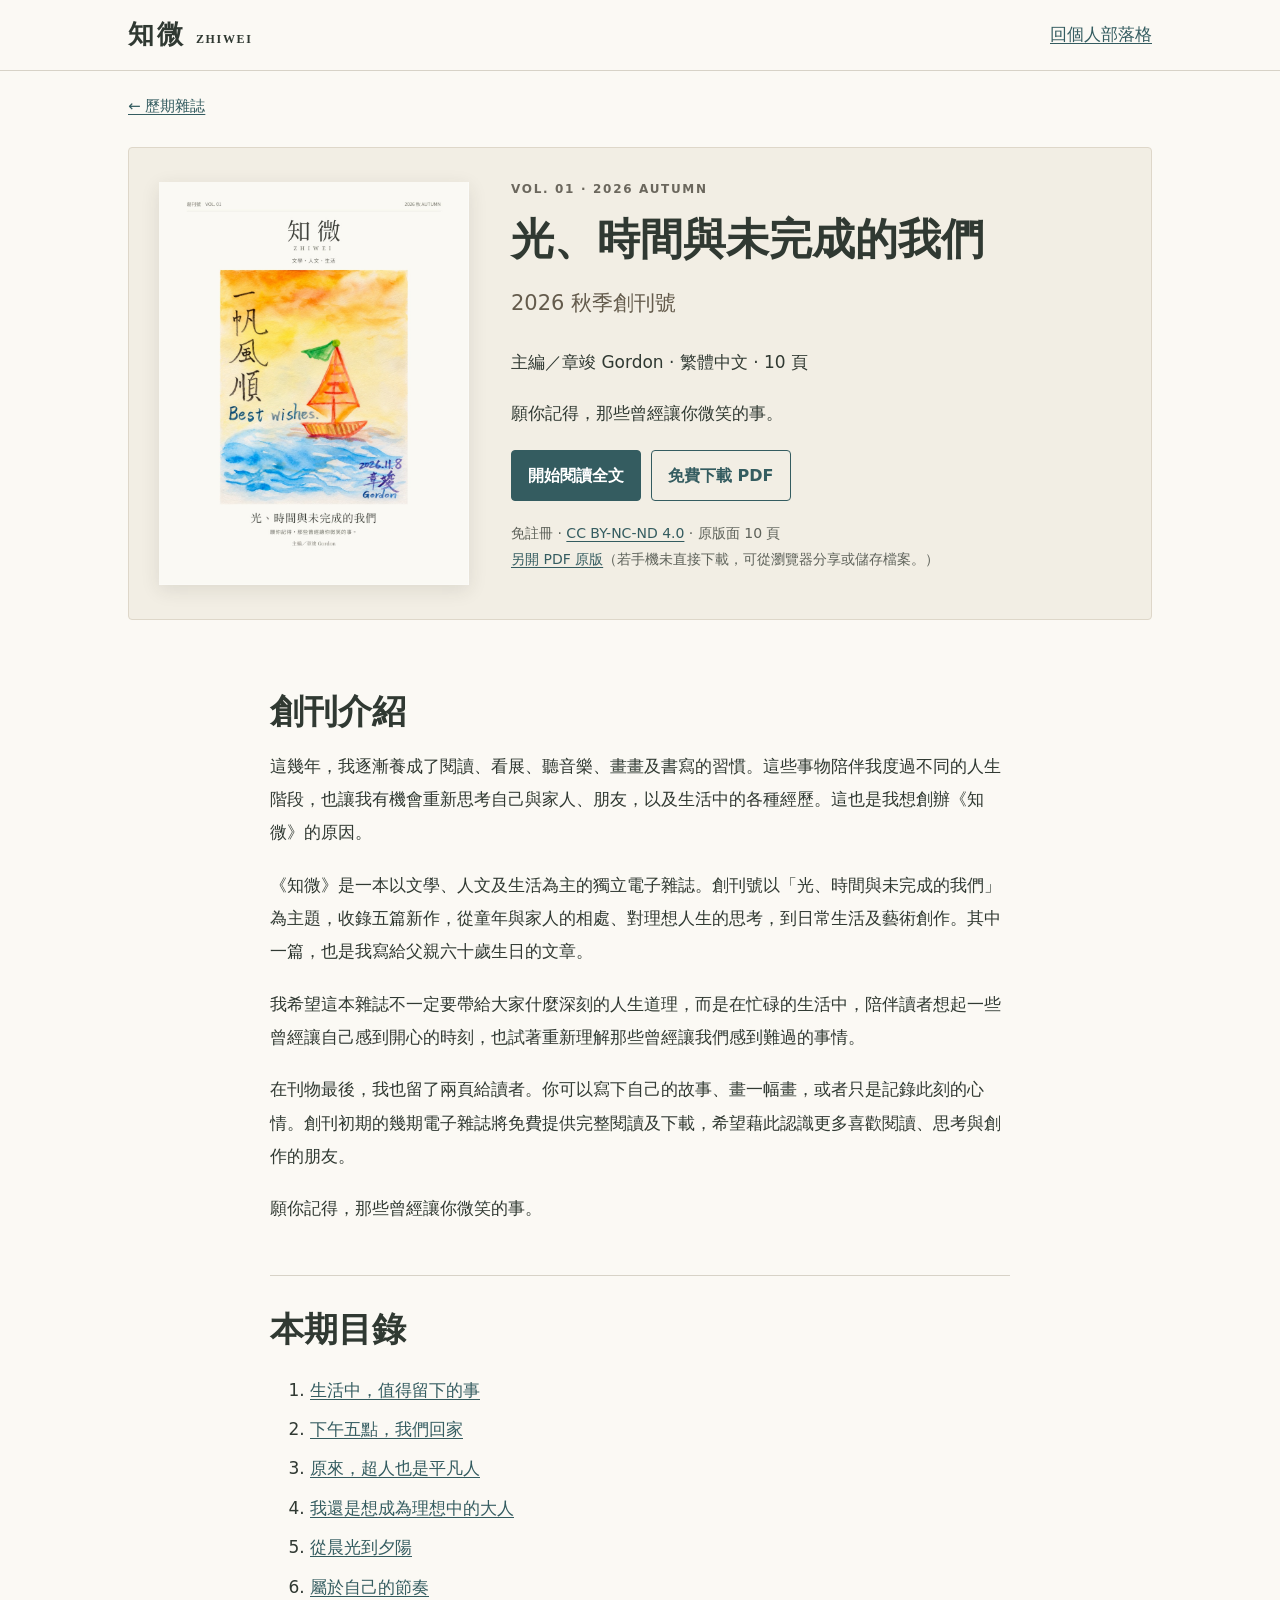
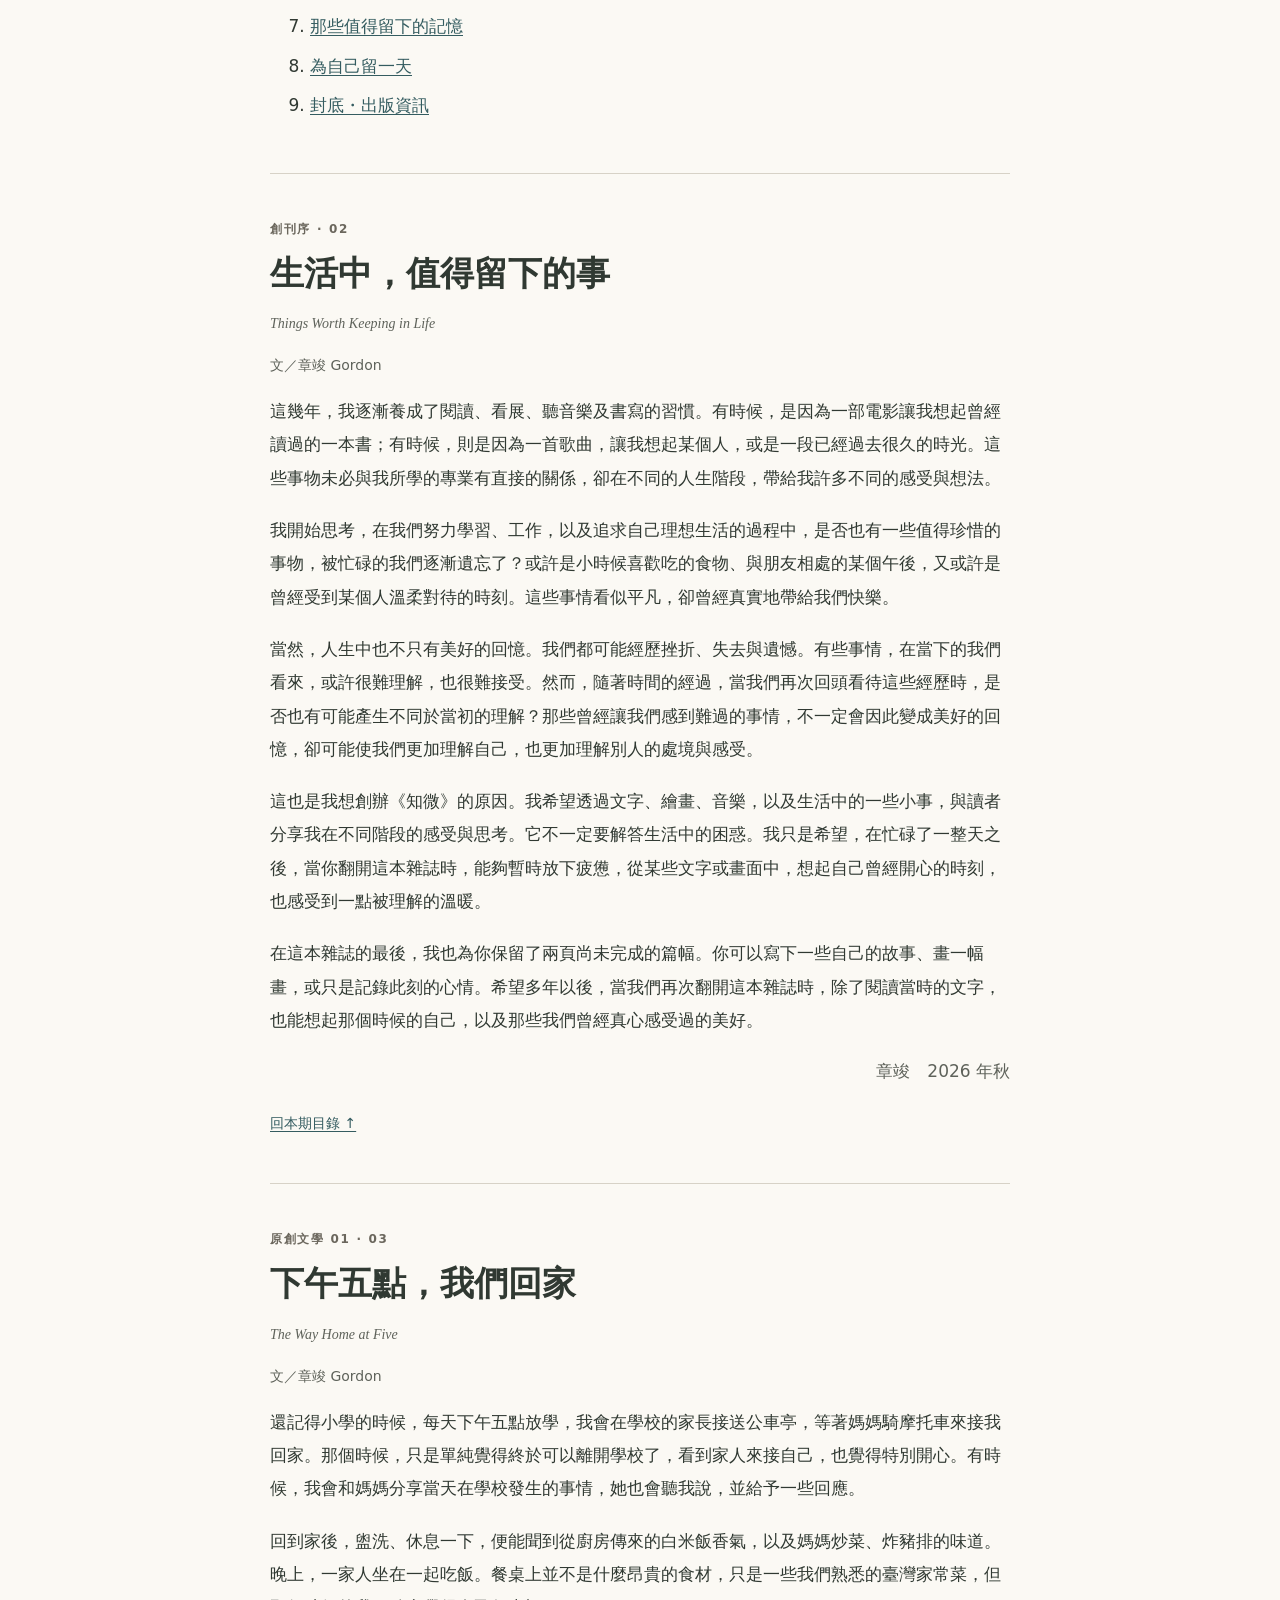
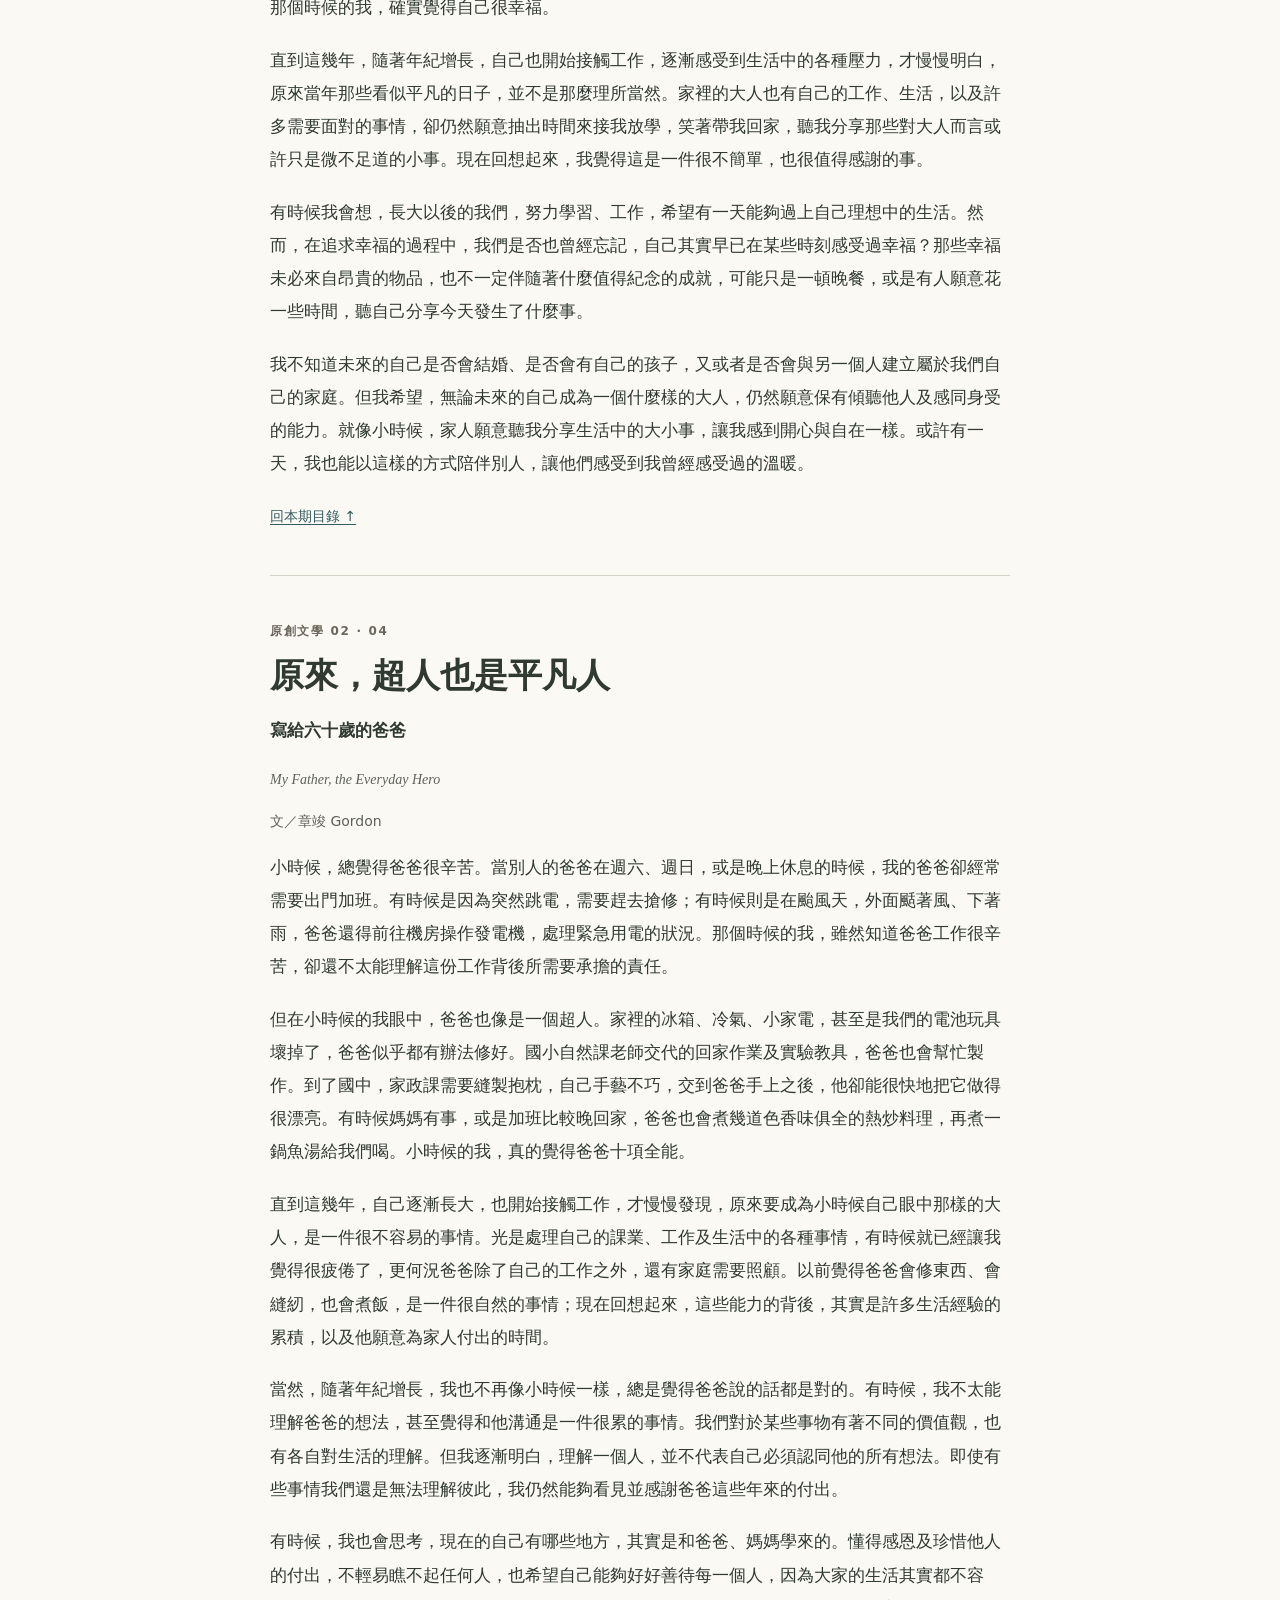
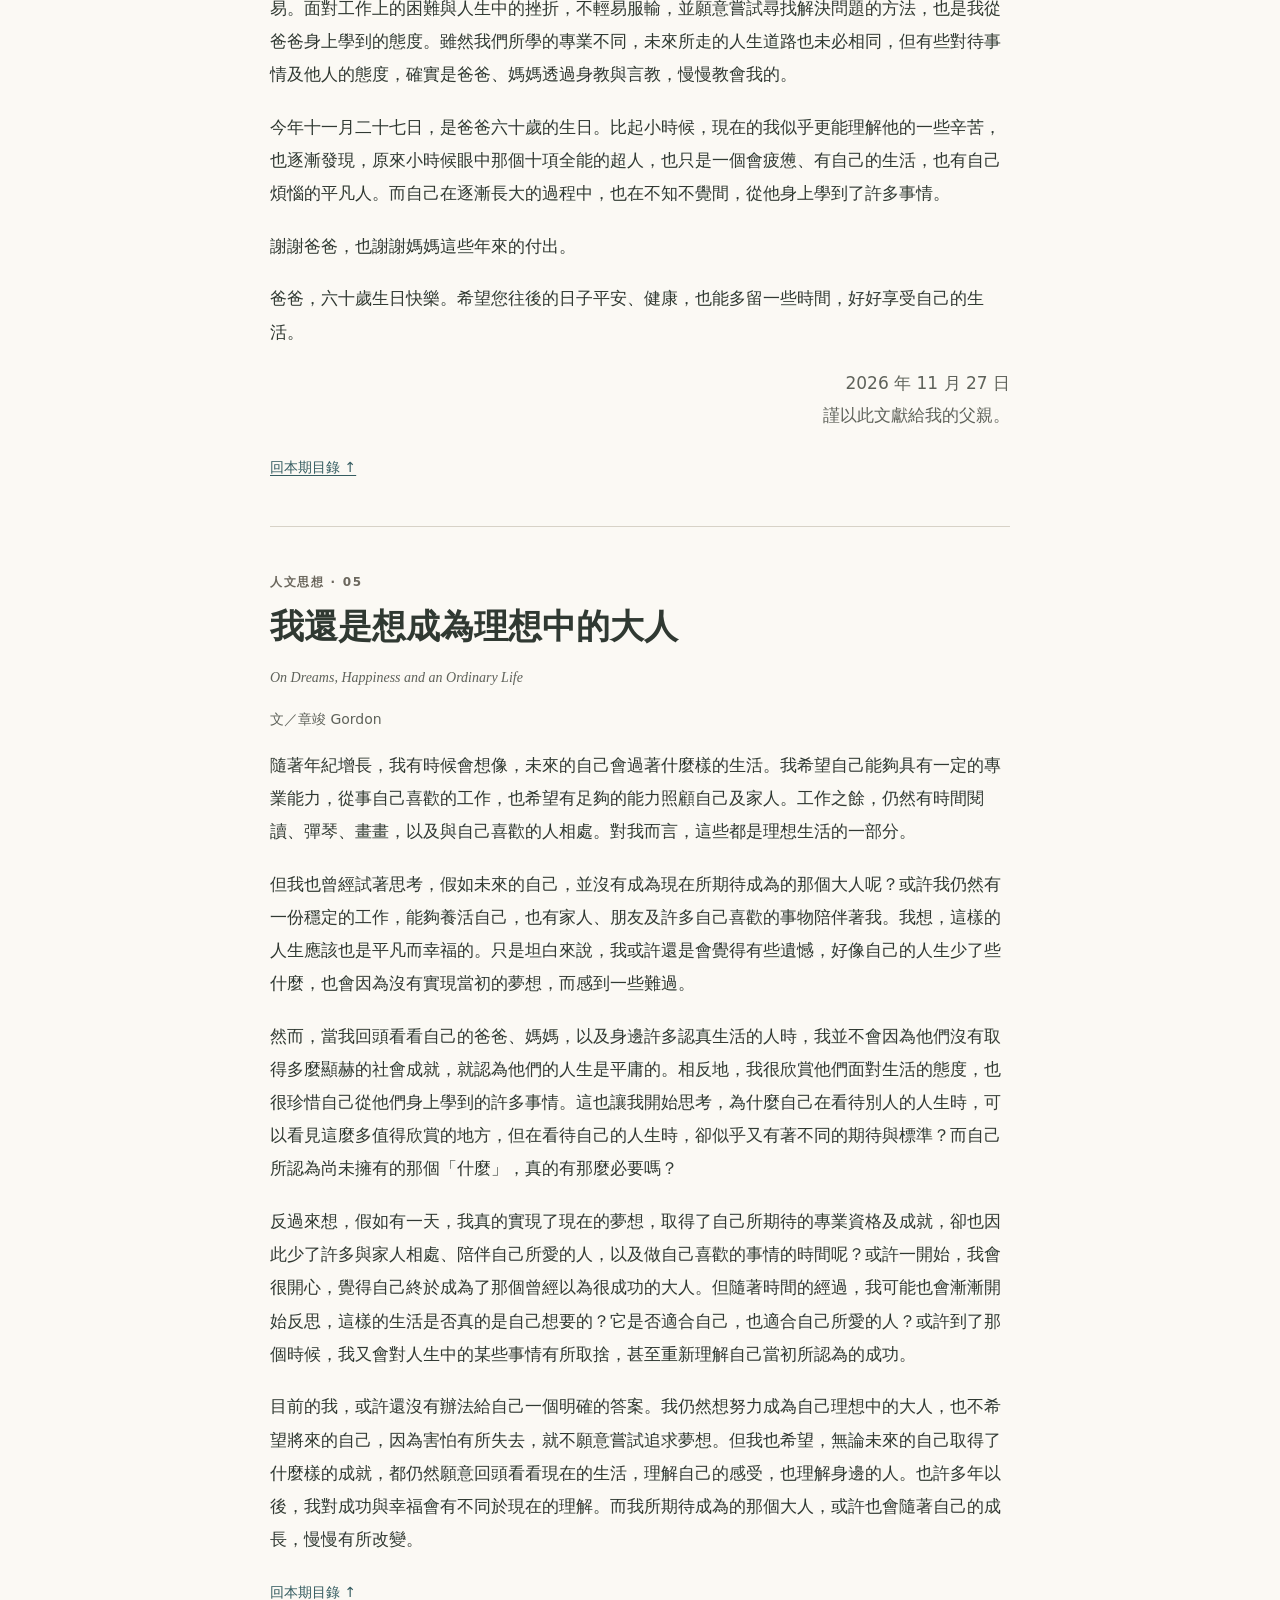
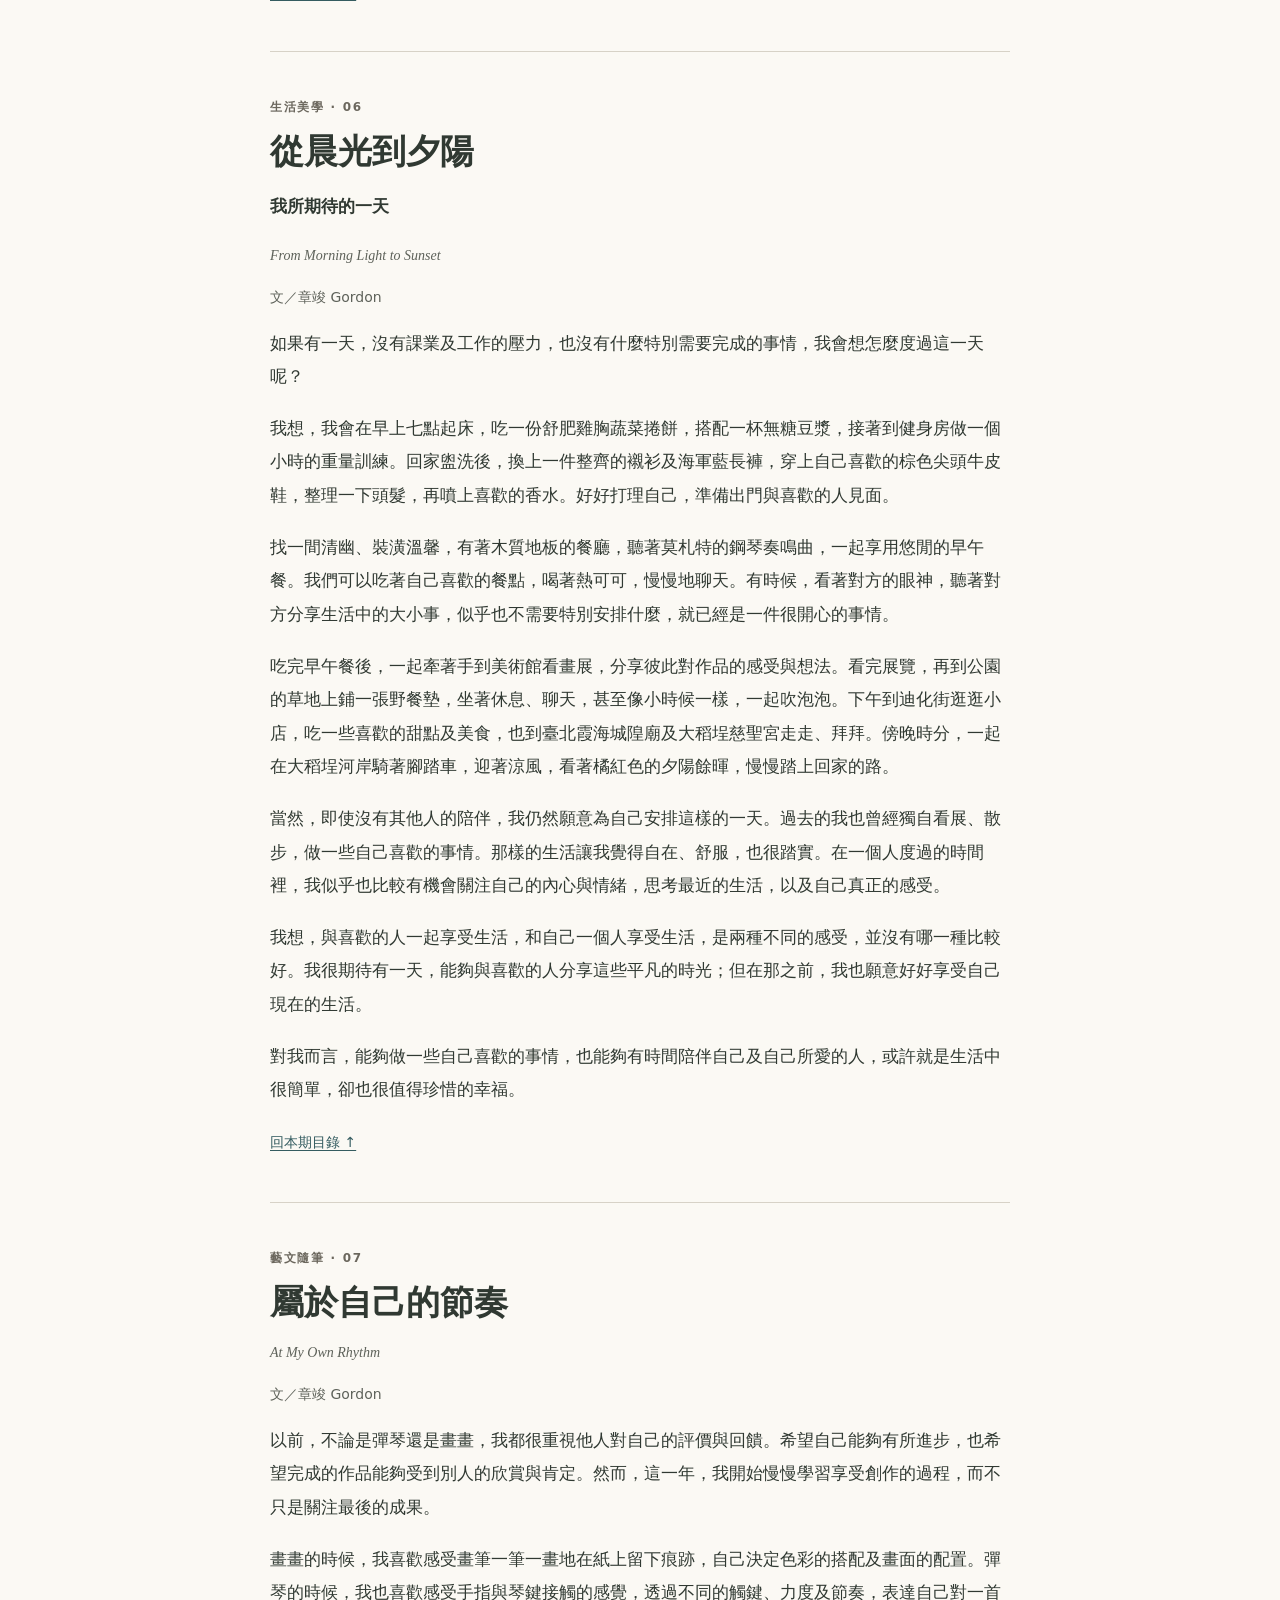
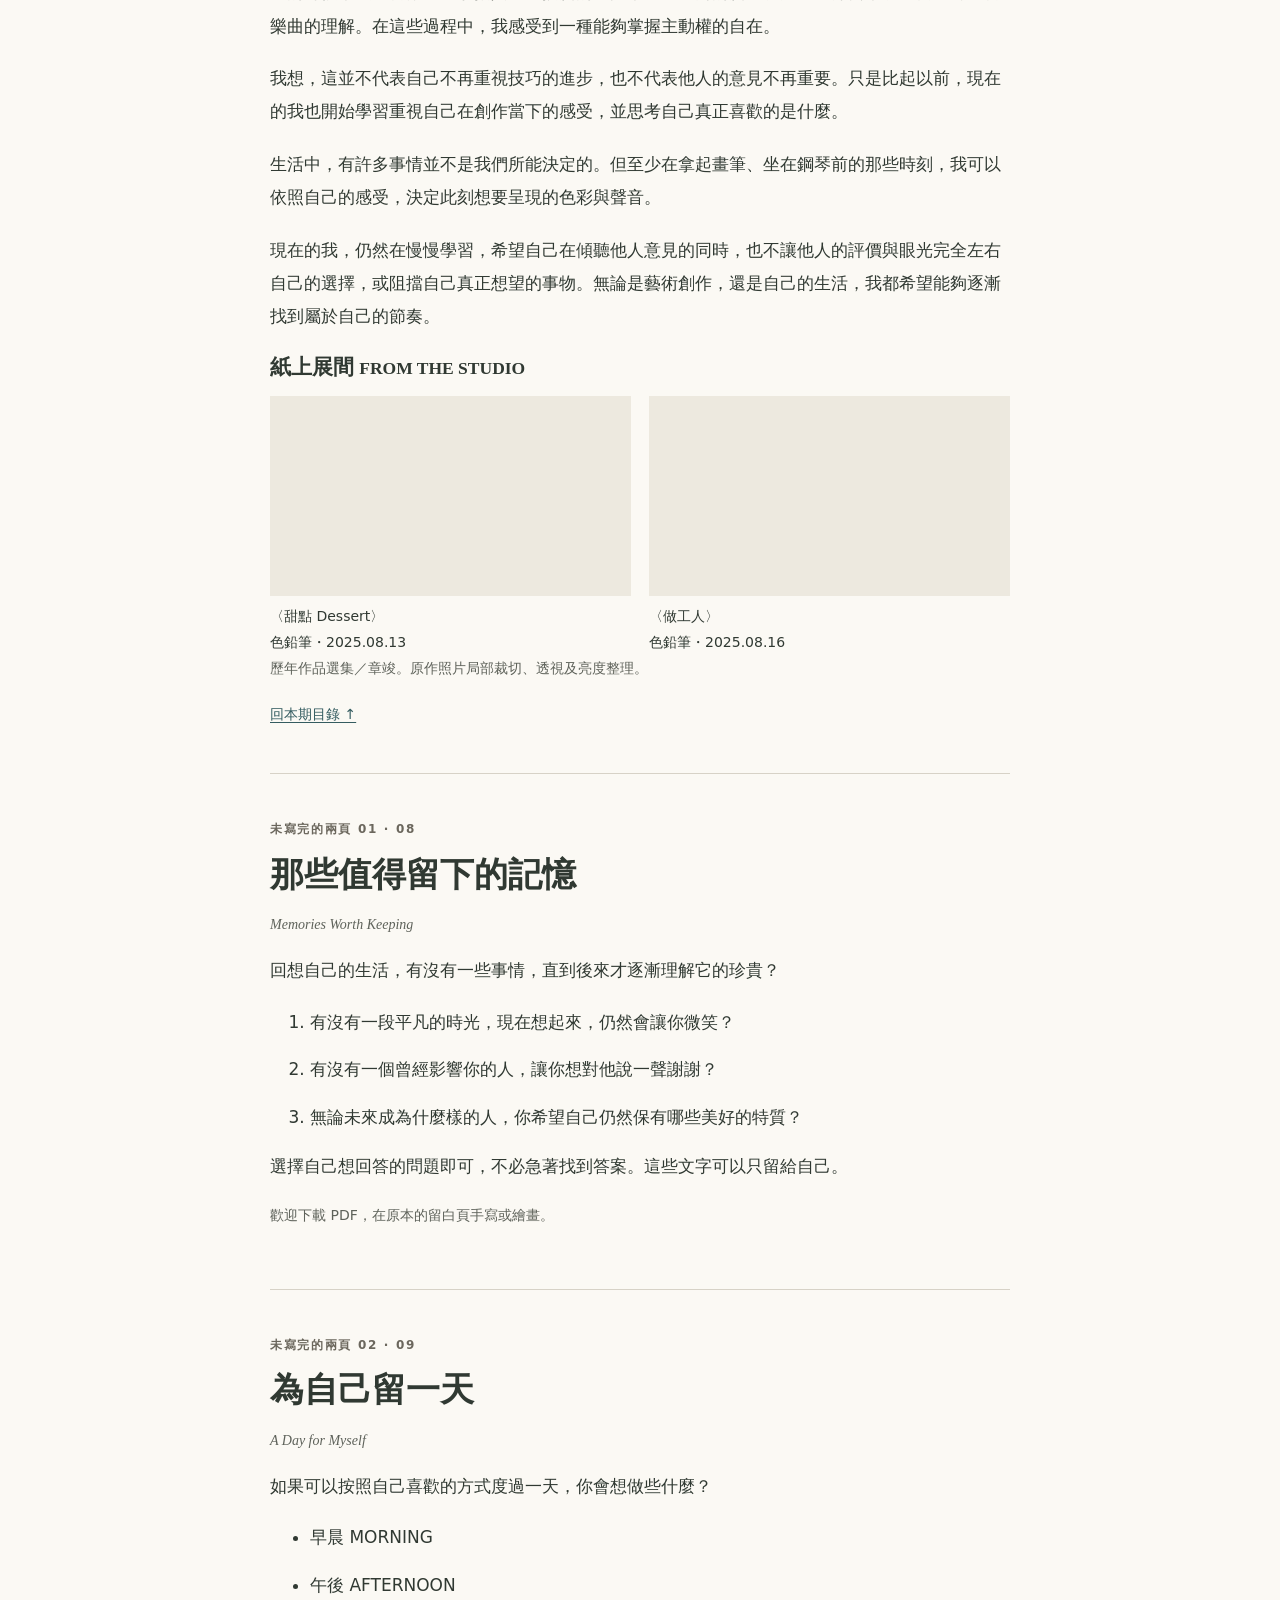
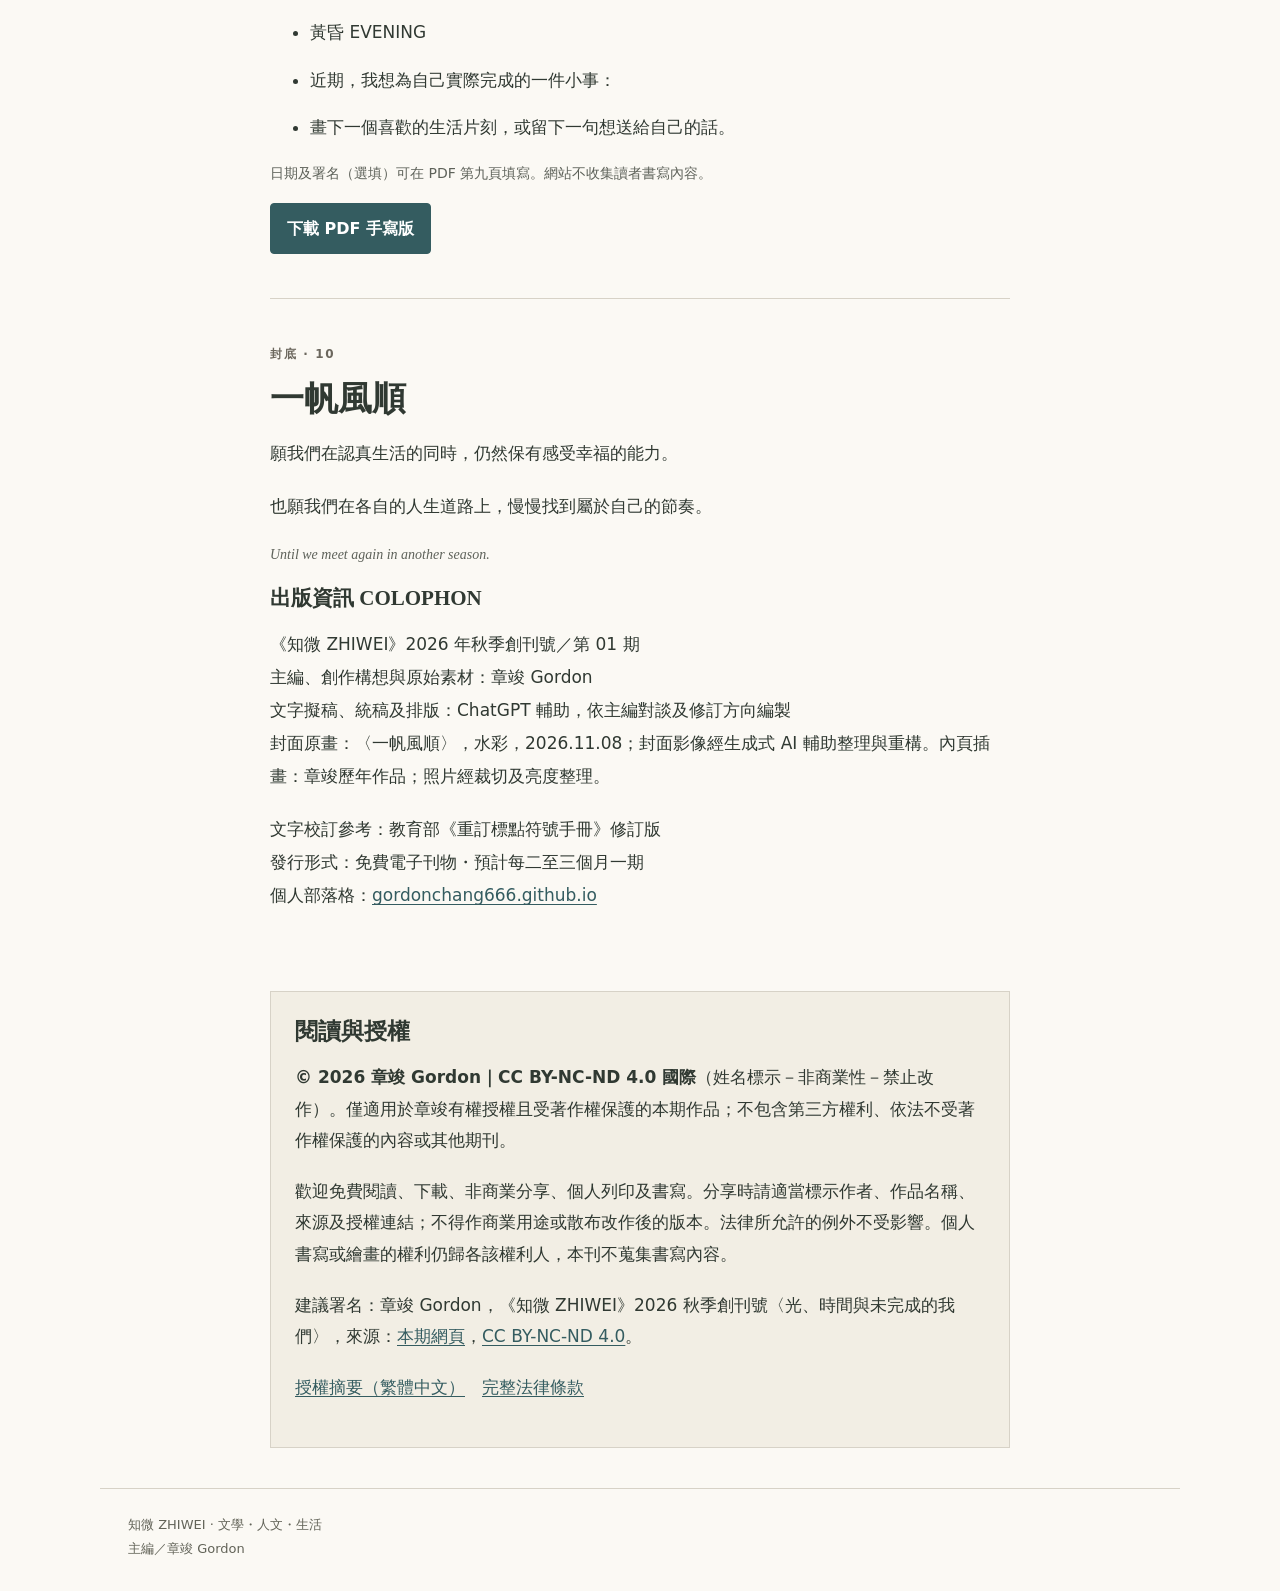
==== commit 42cf5abb: "Add files via upload" ====
--- a/index.html
+++ b/index.html
@@ -1,130 +1 @@
-<!doctype html>
-<html lang="zh-Hant-TW">
-<head>
-  <meta charset="utf-8">
-  <meta name="viewport" content="width=device-width, initial-scale=1">
-  <meta name="theme-color" content="#f5f1eb">
-  <meta name="referrer" content="no-referrer">
-  <meta http-equiv="Content-Security-Policy" content="default-src 'none'; script-src 'self'; style-src 'self' 'sha256-oJegRpprnJGWpDFIQlIJqI3ZyaHipkjnx4PyFBnP4U0='; img-src 'self' data: https:; font-src 'self' data:; connect-src 'none'; object-src 'none'; base-uri 'none'; form-action 'none'; frame-src 'none'; worker-src 'none'; manifest-src 'self'; upgrade-insecure-requests">
-  <meta name="description" content="章竣 Gordon 的個人網站。法律、科技法、電影、文字、藝術與生活的記錄。">
-  <meta property="og:type" content="website">
-  <meta property="og:title" content="章竣 Gordon｜法律・文字・生活">
-  <meta property="og:description" content="在法律與藝術之間，記錄正在成為的自己。">
-  <title>章竣 Gordon｜法律・文字・生活</title>
-  <link rel="icon" type="image/svg+xml" href="favicon.svg">
-  <link rel="stylesheet" href="styles.css">
-  <script src="site-content.js?v=20261121-67b30616" defer></script>
-  <script src="post-you-gotta-win-it-20261120.js?v=20261121-01" defer></script>
-  <script src="security-guard.js?v=20261116-security1" defer></script>
-  <script src="main.js" defer></script>
-</head>
-<body>
-  <a class="skip-link" href="#main">跳至主要內容</a>
-  <div class="grain" aria-hidden="true"></div>
-  <header class="site-header">
-    <div class="wrap header-inner">
-      <a class="brand" href="#home" aria-label="回到章竣 Gordon 首頁">
-        <span class="brand-mark">G<span class="brand-dot">.</span></span>
-        <span class="brand-title"><strong>章竣 Gordon</strong><small>LAW · ARTS · WORDS</small></span>
-      </a>
-      <nav class="site-nav" aria-label="主要導覽">
-        <a href="#about">關於我</a>
-        <a href="#journal">文章</a>
-        <a href="#portfolio">經歷與方向</a>
-        <a href="#contact">聯絡</a>
-      </nav>
-      <a class="nav-read" href="#read/hello-im-gordon">從這裡認識我 <span aria-hidden="true">↗</span></a>
-    </div>
-  </header>
-
-  <main id="main">
-    <div id="home-view">
-      <section class="hero wrap" id="home" aria-labelledby="hero-heading">
-        <div class="hero-copy">
-          <div class="eyebrow"><span class="tiny-star">✳</span> GORDON’S JOURNAL · EST. 2026</div>
-          <h1 id="hero-heading">在法律與藝術之間，<br><em>記錄正在成為的自己。</em></h1>
-          <p class="hero-description" id="hero-description">我是章竣，Gordon。法律是我理解世界的方法之一；電影、音樂、閱讀與寫作，則陪我練習感受和思考生活。</p>
-          <div class="hero-actions">
-            <a class="primary-btn" href="#read/hello-im-gordon">閱讀我的自我介紹 <span aria-hidden="true">↗</span></a>
-            <a class="text-link" href="#about">更認識我 <span aria-hidden="true">↓</span></a>
-          </div>
-          <p class="hero-note">寫給未來，也寫給此刻的自己。</p>
-        </div>
-        <div class="hero-visual" aria-label="以海面、星辰與紙頁為靈感的網站視覺設計">
-          <div class="visual-stars" aria-hidden="true">✦ <span>·</span> ✧</div>
-          <div class="visual-orbit orbit-one"></div><div class="visual-orbit orbit-two"></div>
-          <div class="visual-card">
-            <span>NOTES ON BECOMING</span>
-            <div class="visual-lines" aria-hidden="true"><i></i><i></i><i></i><i></i></div>
-            <p>在專業與日常之間，保留觀察、思考與感受生活的空間。</p>
-            <small>GORDON · PERSONAL JOURNAL</small>
-          </div>
-          <span class="visual-bottom">LAW / FILM / MUSIC / LIFE</span>
-        </div>
-      </section>
-
-      <div class="ticker-border">
-        <div class="wrap ticker" aria-label="關注領域">
-          <span>法律與科技法 <i>LAW & TECHNOLOGY</i></span>
-          <b aria-hidden="true">✳</b>
-          <span>電影與文字 <i>FILM & WRITING</i></span>
-          <b aria-hidden="true">✳</b>
-          <span>藝術與生活 <i>ART & EVERYDAY LIFE</i></span>
-        </div>
-      </div>
-
-      <section class="section wrap intro-section" id="about" aria-labelledby="about-heading">
-        <div class="section-heading two-col-head">
-          <div><span class="eyebrow">01 — ABOUT ME</span><h2 id="about-heading">你好，我是章竣。</h2></div>
-          <p>我希望這裡不只是一份履歷，而是一個讓人透過作品、觀點與生活記錄，更認識我的地方。</p>
-        </div>
-        <div class="about-grid">
-          <div class="about-statement"><p id="about-main">目前就讀東吳大學法律學系，關注科技法、人工智慧及法律與社會的關係。除了課堂與實務學習，也喜歡閱讀、古典音樂、看展覽、觀賞電影，以及透過文字整理感受與思考。</p><a class="about-more" href="#read/hello-im-gordon">閱讀完整自我介紹 <span aria-hidden="true">↗</span></a><div class="signoff">Gordon <span>／ 章竣</span></div></div>
-          <div class="about-facts">
-            <div><span>學習與專業</span><strong>法律、科技法與跨領域議題</strong></div>
-            <div><span>創作與興趣</span><strong>寫作、電影、古典音樂、閱讀與藝術</strong></div>
-            <div><span>這個網站</span><strong>作品集、觀點筆記與生活紀錄</strong></div>
-          </div>
-        </div>
-      </section>
-
-      <section class="section section-tint" id="journal" aria-labelledby="journal-heading">
-        <div class="wrap">
-          <div class="section-heading journal-top">
-            <div><span class="eyebrow">02 — JOURNAL</span><h2 id="journal-heading">讀一些我寫的。</h2><p>從電影走進思考，從生活留下文字。</p></div>
-            <span class="section-side-mark" aria-hidden="true">WORDS<br>& MEMORIES.</span>
-          </div>
-          <div class="category-grid" id="category-grid" aria-label="文章專區"></div>
-          <div class="journal-list-head"><h3>文章與作品</h3><p id="post-count"></p></div>
-          <div class="filter-row" id="filters" role="group" aria-label="依分類篩選文章"></div>
-          <div class="posts-grid" id="posts-list"></div>
-        </div>
-      </section>
-
-      <section class="section wrap portfolio-section" id="portfolio" aria-labelledby="portfolio-heading">
-        <div class="section-heading two-col-head">
-          <div><span class="eyebrow">03 — FOCUS & EXPERIENCE</span><h2 id="portfolio-heading">學習、實踐，也持續探索。</h2></div>
-          <p>希望專業訓練與生活中的感受力，能夠彼此滋養，而不是分隔在不同的頁面。</p>
-        </div>
-        <div class="focus-grid">
-          <article><span class="focus-num">01</span><h3>法律與科技法</h3><p>以法律學習為基礎，關注科技變遷、AI、醫療科技與制度如何回應新的社會問題。</p><span class="focus-label">ACADEMIC INTEREST</span></article>
-          <article><span class="focus-num">02</span><h3>實務與溝通</h3><p>透過法律實務、教學與各種合作經驗，練習將複雜的知識轉化成清楚、有溫度的表達。</p><span class="focus-label">PRACTICE & COMMUNICATION</span></article>
-          <article><span class="focus-num">03</span><h3>藝術與創作</h3><p>藉由古典音樂、電影、閱讀和文字創作，保持觀察生活、理解他人與反思自己的習慣。</p><span class="focus-label">ARTS & CREATIVITY</span></article>
-        </div>
-      </section>
-
-      <section class="contact-section" id="contact" aria-labelledby="contact-heading">
-        <div class="wrap contact-inner">
-          <div><span class="eyebrow">04 — CONNECT</span><h2 id="contact-heading">保持聯繫，<em>也保有好奇。</em></h2><p>歡迎閱讀我的文章、交流觀點，或聊聊法律、藝術及可能的合作。</p><div id="social-area"></div></div>
-          <div class="contact-deco" aria-hidden="true">G<span>.</span></div>
-        </div>
-      </section>
-    </div>
-
-    <div id="article-view" hidden>
-      <div class="wrap article-shell"><a class="back-link" href="#journal">← 回到文章列表</a><div id="article-body"></div></div>
-    </div>
-  </main>
-  <footer class="site-footer"><div class="wrap footer-inner"><span>© <span id="current-year">2026</span> 章竣 Gordon · 文字與作品著作權由作者保留</span><span>以真誠記錄，慢慢成為自己。</span></div></footer>
-</body>
-</html>
+<!doctype html><html lang="zh-Hant-TW"><head><meta charset="utf-8"><meta name="viewport" content="width=device-width, initial-scale=1"><meta name="theme-color" content="#fbf9f4"><meta name="referrer" content="no-referrer"><meta http-equiv="Content-Security-Policy" content="default-src 'none'; style-src 'self'; img-src 'self'; base-uri 'none'; form-action 'none'; object-src 'none'; frame-src 'none'"><title>光、時間與未完成的我們｜知微 2026 秋季創刊號</title><meta name="description" content="五篇新作與創刊序，完整免費閱讀及 PDF 下載。"><link rel="canonical" href="https://gordonchang666.github.io/zhiwei/vol-01/"><meta property="og:title" content="光、時間與未完成的我們｜知微 2026 秋季創刊號"><meta property="og:description" content="五篇新作與創刊序，完整免費閱讀及 PDF 下載。"><meta property="og:image" content="https://gordonchang666.github.io/zhiwei/vol-01/cover.jpg"><meta property="og:url" content="https://gordonchang666.github.io/zhiwei/vol-01/"><link rel="stylesheet" href="../style.css"></head><body><a class="skip" href="#main">跳至主要內容</a><header><nav class="wrap nav" aria-label="主要導覽"><a href="../" class="brand">知微 <small>ZHIWEI</small></a><a href="https://gordonchang666.github.io/">回個人部落格</a></nav></header><main id="main" class="wrap"><p class="back"><a href="../">← 歷期雜誌</a></p><section class="issue-card"><img class="cover" src="cover.jpg" alt="知微創刊號封面：水彩帆船、一帆風順" width="907" height="1179"><div><p class="kicker">VOL. 01 · 2026 AUTUMN</p><h1>光、時間與未完成的我們</h1><p class="lead">2026 秋季創刊號</p><p>主編／章竣 Gordon · 繁體中文 · 10 頁</p><p>願你記得，那些曾經讓你微笑的事。</p><div class="actions"><a class="button" href="#editor">開始閱讀全文</a><a class="button secondary" href="zhiwei-2026-autumn-vol01.pdf" download>免費下載 PDF</a></div><p class="fine">免註冊 · <a href="#license">CC BY-NC-ND 4.0</a> · 原版面 10 頁<br><a href="zhiwei-2026-autumn-vol01.pdf" target="_blank" rel="noopener">另開 PDF 原版</a>（若手機未直接下載，可從瀏覽器分享或儲存檔案。）</p></div></section><article class="prose"><h2>創刊介紹</h2><p>這幾年，我逐漸養成了閱讀、看展、聽音樂、畫畫及書寫的習慣。這些事物陪伴我度過不同的人生階段，也讓我有機會重新思考自己與家人、朋友，以及生活中的各種經歷。這也是我想創辦《知微》的原因。</p><p>《知微》是一本以文學、人文及生活為主的獨立電子雜誌。創刊號以「光、時間與未完成的我們」為主題，收錄五篇新作，從童年與家人的相處、對理想人生的思考，到日常生活及藝術創作。其中一篇，也是我寫給父親六十歲生日的文章。</p><p>我希望這本雜誌不一定要帶給大家什麼深刻的人生道理，而是在忙碌的生活中，陪伴讀者想起一些曾經讓自己感到開心的時刻，也試著重新理解那些曾經讓我們感到難過的事情。</p><p>在刊物最後，我也留了兩頁給讀者。你可以寫下自己的故事、畫一幅畫，或者只是記錄此刻的心情。創刊初期的幾期電子雜誌將免費提供完整閱讀及下載，希望藉此認識更多喜歡閱讀、思考與創作的朋友。</p><p>願你記得，那些曾經讓你微笑的事。</p></article><nav class="prose contents" id="contents" aria-label="本期目錄"><h2>本期目錄</h2><ol><li><a href="#editor">生活中，值得留下的事</a></li><li><a href="#home">下午五點，我們回家</a></li><li><a href="#father">原來，超人也是平凡人</a></li><li><a href="#dream">我還是想成為理想中的大人</a></li><li><a href="#day">從晨光到夕陽</a></li><li><a href="#rhythm">屬於自己的節奏</a></li><li><a href="#memories">那些值得留下的記憶</a></li><li><a href="#my-day">為自己留一天</a></li><li><a href="#colophon">封底・出版資訊</a></li></ol></nav><article class="prose entry" id="editor"><p class="kicker">創刊序 · 02</p><h2>生活中，值得留下的事</h2><p class="en">Things Worth Keeping in Life</p><p class="by">文／章竣 Gordon</p><p>這幾年，我逐漸養成了閱讀、看展、聽音樂及書寫的習慣。有時候，是因為一部電影讓我想起曾經讀過的一本書；有時候，則是因為一首歌曲，讓我想起某個人，或是一段已經過去很久的時光。這些事物未必與我所學的專業有直接的關係，卻在不同的人生階段，帶給我許多不同的感受與想法。</p><p>我開始思考，在我們努力學習、工作，以及追求自己理想生活的過程中，是否也有一些值得珍惜的事物，被忙碌的我們逐漸遺忘了？或許是小時候喜歡吃的食物、與朋友相處的某個午後，又或許是曾經受到某個人溫柔對待的時刻。這些事情看似平凡，卻曾經真實地帶給我們快樂。</p><p>當然，人生中也不只有美好的回憶。我們都可能經歷挫折、失去與遺憾。有些事情，在當下的我們看來，或許很難理解，也很難接受。然而，隨著時間的經過，當我們再次回頭看待這些經歷時，是否也有可能產生不同於當初的理解？那些曾經讓我們感到難過的事情，不一定會因此變成美好的回憶，卻可能使我們更加理解自己，也更加理解別人的處境與感受。</p><p>這也是我想創辦《知微》的原因。我希望透過文字、繪畫、音樂，以及生活中的一些小事，與讀者分享我在不同階段的感受與思考。它不一定要解答生活中的困惑。我只是希望，在忙碌了一整天之後，當你翻開這本雜誌時，能夠暫時放下疲憊，從某些文字或畫面中，想起自己曾經開心的時刻，也感受到一點被理解的溫暖。</p><p>在這本雜誌的最後，我也為你保留了兩頁尚未完成的篇幅。你可以寫下一些自己的故事、畫一幅畫，或只是記錄此刻的心情。希望多年以後，當我們再次翻開這本雜誌時，除了閱讀當時的文字，也能想起那個時候的自己，以及那些我們曾經真心感受過的美好。</p><p class="signature">章竣　2026 年秋</p><a class="top" href="#contents">回本期目錄 ↑</a></article><article class="prose entry" id="home"><p class="kicker">原創文學 01 · 03</p><h2>下午五點，我們回家</h2><p class="en">The Way Home at Five</p><p class="by">文／章竣 Gordon</p><p>還記得小學的時候，每天下午五點放學，我會在學校的家長接送公車亭，等著媽媽騎摩托車來接我回家。那個時候，只是單純覺得終於可以離開學校了，看到家人來接自己，也覺得特別開心。有時候，我會和媽媽分享當天在學校發生的事情，她也會聽我說，並給予一些回應。</p><p>回到家後，盥洗、休息一下，便能聞到從廚房傳來的白米飯香氣，以及媽媽炒菜、炸豬排的味道。晚上，一家人坐在一起吃飯。餐桌上並不是什麼昂貴的食材，只是一些我們熟悉的臺灣家常菜，但那個時候的我，確實覺得自己很幸福。</p><p>直到這幾年，隨著年紀增長，自己也開始接觸工作，逐漸感受到生活中的各種壓力，才慢慢明白，原來當年那些看似平凡的日子，並不是那麼理所當然。家裡的大人也有自己的工作、生活，以及許多需要面對的事情，卻仍然願意抽出時間來接我放學，笑著帶我回家，聽我分享那些對大人而言或許只是微不足道的小事。現在回想起來，我覺得這是一件很不簡單，也很值得感謝的事。</p><p>有時候我會想，長大以後的我們，努力學習、工作，希望有一天能夠過上自己理想中的生活。然而，在追求幸福的過程中，我們是否也曾經忘記，自己其實早已在某些時刻感受過幸福？那些幸福未必來自昂貴的物品，也不一定伴隨著什麼值得紀念的成就，可能只是一頓晚餐，或是有人願意花一些時間，聽自己分享今天發生了什麼事。</p><p>我不知道未來的自己是否會結婚、是否會有自己的孩子，又或者是否會與另一個人建立屬於我們自己的家庭。但我希望，無論未來的自己成為一個什麼樣的大人，仍然願意保有傾聽他人及感同身受的能力。就像小時候，家人願意聽我分享生活中的大小事，讓我感到開心與自在一樣。或許有一天，我也能以這樣的方式陪伴別人，讓他們感受到我曾經感受過的溫暖。</p><a class="top" href="#contents">回本期目錄 ↑</a></article><article class="prose entry" id="father"><p class="kicker">原創文學 02 · 04</p><h2>原來，超人也是平凡人</h2><p class="subtitle">寫給六十歲的爸爸</p><p class="en">My Father, the Everyday Hero</p><p class="by">文／章竣 Gordon</p><p>小時候，總覺得爸爸很辛苦。當別人的爸爸在週六、週日，或是晚上休息的時候，我的爸爸卻經常需要出門加班。有時候是因為突然跳電，需要趕去搶修；有時候則是在颱風天，外面颳著風、下著雨，爸爸還得前往機房操作發電機，處理緊急用電的狀況。那個時候的我，雖然知道爸爸工作很辛苦，卻還不太能理解這份工作背後所需要承擔的責任。</p><p>但在小時候的我眼中，爸爸也像是一個超人。家裡的冰箱、冷氣、小家電，甚至是我們的電池玩具壞掉了，爸爸似乎都有辦法修好。國小自然課老師交代的回家作業及實驗教具，爸爸也會幫忙製作。到了國中，家政課需要縫製抱枕，自己手藝不巧，交到爸爸手上之後，他卻能很快地把它做得很漂亮。有時候媽媽有事，或是加班比較晚回家，爸爸也會煮幾道色香味俱全的熱炒料理，再煮一鍋魚湯給我們喝。小時候的我，真的覺得爸爸十項全能。</p><p>直到這幾年，自己逐漸長大，也開始接觸工作，才慢慢發現，原來要成為小時候自己眼中那樣的大人，是一件很不容易的事情。光是處理自己的課業、工作及生活中的各種事情，有時候就已經讓我覺得很疲倦了，更何況爸爸除了自己的工作之外，還有家庭需要照顧。以前覺得爸爸會修東西、會縫紉，也會煮飯，是一件很自然的事情；現在回想起來，這些能力的背後，其實是許多生活經驗的累積，以及他願意為家人付出的時間。</p><p>當然，隨著年紀增長，我也不再像小時候一樣，總是覺得爸爸說的話都是對的。有時候，我不太能理解爸爸的想法，甚至覺得和他溝通是一件很累的事情。我們對於某些事物有著不同的價值觀，也有各自對生活的理解。但我逐漸明白，理解一個人，並不代表自己必須認同他的所有想法。即使有些事情我們還是無法理解彼此，我仍然能夠看見並感謝爸爸這些年來的付出。</p><p>有時候，我也會思考，現在的自己有哪些地方，其實是和爸爸、媽媽學來的。懂得感恩及珍惜他人的付出，不輕易瞧不起任何人，也希望自己能夠好好善待每一個人，因為大家的生活其實都不容易。面對工作上的困難與人生中的挫折，不輕易服輸，並願意嘗試尋找解決問題的方法，也是我從爸爸身上學到的態度。雖然我們所學的專業不同，未來所走的人生道路也未必相同，但有些對待事情及他人的態度，確實是爸爸、媽媽透過身教與言教，慢慢教會我的。</p><p>今年十一月二十七日，是爸爸六十歲的生日。比起小時候，現在的我似乎更能理解他的一些辛苦，也逐漸發現，原來小時候眼中那個十項全能的超人，也只是一個會疲憊、有自己的生活，也有自己煩惱的平凡人。而自己在逐漸長大的過程中，也在不知不覺間，從他身上學到了許多事情。</p><p>謝謝爸爸，也謝謝媽媽這些年來的付出。</p><p>爸爸，六十歲生日快樂。希望您往後的日子平安、健康，也能多留一些時間，好好享受自己的生活。</p><p class="signature">2026 年 11 月 27 日<br>謹以此文獻給我的父親。</p><a class="top" href="#contents">回本期目錄 ↑</a></article><article class="prose entry" id="dream"><p class="kicker">人文思想 · 05</p><h2>我還是想成為理想中的大人</h2><p class="en">On Dreams, Happiness and an Ordinary Life</p><p class="by">文／章竣 Gordon</p><p>隨著年紀增長，我有時候會想像，未來的自己會過著什麼樣的生活。我希望自己能夠具有一定的專業能力，從事自己喜歡的工作，也希望有足夠的能力照顧自己及家人。工作之餘，仍然有時間閱讀、彈琴、畫畫，以及與自己喜歡的人相處。對我而言，這些都是理想生活的一部分。</p><p>但我也曾經試著思考，假如未來的自己，並沒有成為現在所期待成為的那個大人呢？或許我仍然有一份穩定的工作，能夠養活自己，也有家人、朋友及許多自己喜歡的事物陪伴著我。我想，這樣的人生應該也是平凡而幸福的。只是坦白來說，我或許還是會覺得有些遺憾，好像自己的人生少了些什麼，也會因為沒有實現當初的夢想，而感到一些難過。</p><p>然而，當我回頭看看自己的爸爸、媽媽，以及身邊許多認真生活的人時，我並不會因為他們沒有取得多麼顯赫的社會成就，就認為他們的人生是平庸的。相反地，我很欣賞他們面對生活的態度，也很珍惜自己從他們身上學到的許多事情。這也讓我開始思考，為什麼自己在看待別人的人生時，可以看見這麼多值得欣賞的地方，但在看待自己的人生時，卻似乎又有著不同的期待與標準？而自己所認為尚未擁有的那個「什麼」，真的有那麼必要嗎？</p><p>反過來想，假如有一天，我真的實現了現在的夢想，取得了自己所期待的專業資格及成就，卻也因此少了許多與家人相處、陪伴自己所愛的人，以及做自己喜歡的事情的時間呢？或許一開始，我會很開心，覺得自己終於成為了那個曾經以為很成功的大人。但隨著時間的經過，我可能也會漸漸開始反思，這樣的生活是否真的是自己想要的？它是否適合自己，也適合自己所愛的人？或許到了那個時候，我又會對人生中的某些事情有所取捨，甚至重新理解自己當初所認為的成功。</p><p>目前的我，或許還沒有辦法給自己一個明確的答案。我仍然想努力成為自己理想中的大人，也不希望將來的自己，因為害怕有所失去，就不願意嘗試追求夢想。但我也希望，無論未來的自己取得了什麼樣的成就，都仍然願意回頭看看現在的生活，理解自己的感受，也理解身邊的人。也許多年以後，我對成功與幸福會有不同於現在的理解。而我所期待成為的那個大人，或許也會隨著自己的成長，慢慢有所改變。</p><a class="top" href="#contents">回本期目錄 ↑</a></article><article class="prose entry" id="day"><p class="kicker">生活美學 · 06</p><h2>從晨光到夕陽</h2><p class="subtitle">我所期待的一天</p><p class="en">From Morning Light to Sunset</p><p class="by">文／章竣 Gordon</p><p>如果有一天，沒有課業及工作的壓力，也沒有什麼特別需要完成的事情，我會想怎麼度過這一天呢？</p><p>我想，我會在早上七點起床，吃一份舒肥雞胸蔬菜捲餅，搭配一杯無糖豆漿，接著到健身房做一個小時的重量訓練。回家盥洗後，換上一件整齊的襯衫及海軍藍長褲，穿上自己喜歡的棕色尖頭牛皮鞋，整理一下頭髮，再噴上喜歡的香水。好好打理自己，準備出門與喜歡的人見面。</p><p>找一間清幽、裝潢溫馨，有著木質地板的餐廳，聽著莫札特的鋼琴奏鳴曲，一起享用悠閒的早午餐。我們可以吃著自己喜歡的餐點，喝著熱可可，慢慢地聊天。有時候，看著對方的眼神，聽著對方分享生活中的大小事，似乎也不需要特別安排什麼，就已經是一件很開心的事情。</p><p>吃完早午餐後，一起牽著手到美術館看畫展，分享彼此對作品的感受與想法。看完展覽，再到公園的草地上鋪一張野餐墊，坐著休息、聊天，甚至像小時候一樣，一起吹泡泡。下午到迪化街逛逛小店，吃一些喜歡的甜點及美食，也到臺北霞海城隍廟及大稻埕慈聖宮走走、拜拜。傍晚時分，一起在大稻埕河岸騎著腳踏車，迎著涼風，看著橘紅色的夕陽餘暉，慢慢踏上回家的路。</p><p>當然，即使沒有其他人的陪伴，我仍然願意為自己安排這樣的一天。過去的我也曾經獨自看展、散步，做一些自己喜歡的事情。那樣的生活讓我覺得自在、舒服，也很踏實。在一個人度過的時間裡，我似乎也比較有機會關注自己的內心與情緒，思考最近的生活，以及自己真正的感受。</p><p>我想，與喜歡的人一起享受生活，和自己一個人享受生活，是兩種不同的感受，並沒有哪一種比較好。我很期待有一天，能夠與喜歡的人分享這些平凡的時光；但在那之前，我也願意好好享受自己現在的生活。</p><p>對我而言，能夠做一些自己喜歡的事情，也能夠有時間陪伴自己及自己所愛的人，或許就是生活中很簡單，卻也很值得珍惜的幸福。</p><a class="top" href="#contents">回本期目錄 ↑</a></article><article class="prose entry" id="rhythm"><p class="kicker">藝文隨筆 · 07</p><h2>屬於自己的節奏</h2><p class="en">At My Own Rhythm</p><p class="by">文／章竣 Gordon</p><p>以前，不論是彈琴還是畫畫，我都很重視他人對自己的評價與回饋。希望自己能夠有所進步，也希望完成的作品能夠受到別人的欣賞與肯定。然而，這一年，我開始慢慢學習享受創作的過程，而不只是關注最後的成果。</p><p>畫畫的時候，我喜歡感受畫筆一筆一畫地在紙上留下痕跡，自己決定色彩的搭配及畫面的配置。彈琴的時候，我也喜歡感受手指與琴鍵接觸的感覺，透過不同的觸鍵、力度及節奏，表達自己對一首樂曲的理解。在這些過程中，我感受到一種能夠掌握主動權的自在。</p><p>我想，這並不代表自己不再重視技巧的進步，也不代表他人的意見不再重要。只是比起以前，現在的我也開始學習重視自己在創作當下的感受，並思考自己真正喜歡的是什麼。</p><p>生活中，有許多事情並不是我們所能決定的。但至少在拿起畫筆、坐在鋼琴前的那些時刻，我可以依照自己的感受，決定此刻想要呈現的色彩與聲音。</p><p>現在的我，仍然在慢慢學習，希望自己在傾聽他人意見的同時，也不讓他人的評價與眼光完全左右自己的選擇，或阻擋自己真正想望的事物。無論是藝術創作，還是自己的生活，我都希望能夠逐漸找到屬於自己的節奏。</p><h3>紙上展間 <small>FROM THE STUDIO</small></h3><div class="gallery"><figure><img src="dessert.jpg" alt="色鉛筆畫：甜點" loading="lazy"><figcaption>〈甜點 Dessert〉<br>色鉛筆・2025.08.13</figcaption></figure><figure><img src="worker.jpg" alt="色鉛筆畫：工人、山與陽光" loading="lazy"><figcaption>〈做工人〉<br>色鉛筆・2025.08.16</figcaption></figure></div><p class="fine">歷年作品選集／章竣。原作照片局部裁切、透視及亮度整理。</p><a class="top" href="#contents">回本期目錄 ↑</a></article><section class="prose entry" id="memories"><p class="kicker">未寫完的兩頁 01 · 08</p><h2>那些值得留下的記憶</h2><p class="en">Memories Worth Keeping</p><p>回想自己的生活，有沒有一些事情，直到後來才逐漸理解它的珍貴？</p><ol class="prompts"><li>有沒有一段平凡的時光，現在想起來，仍然會讓你微笑？</li><li>有沒有一個曾經影響你的人，讓你想對他說一聲謝謝？</li><li>無論未來成為什麼樣的人，你希望自己仍然保有哪些美好的特質？</li></ol><p>選擇自己想回答的問題即可，不必急著找到答案。這些文字可以只留給自己。</p><p class="fine">歡迎下載 PDF，在原本的留白頁手寫或繪畫。</p></section><section class="prose entry" id="my-day"><p class="kicker">未寫完的兩頁 02 · 09</p><h2>為自己留一天</h2><p class="en">A Day for Myself</p><p>如果可以按照自己喜歡的方式度過一天，你會想做些什麼？</p><ul class="prompts"><li>早晨 MORNING</li><li>午後 AFTERNOON</li><li>黃昏 EVENING</li><li>近期，我想為自己實際完成的一件小事：</li><li>畫下一個喜歡的生活片刻，或留下一句想送給自己的話。</li></ul><p class="fine">日期及署名（選填）可在 PDF 第九頁填寫。網站不收集讀者書寫內容。</p><a class="button" href="zhiwei-2026-autumn-vol01.pdf" download>下載 PDF 手寫版</a></section><section class="prose entry" id="colophon"><p class="kicker">封底 · 10</p><h2>一帆風順</h2><p>願我們在認真生活的同時，仍然保有感受幸福的能力。</p><p>也願我們在各自的人生道路上，慢慢找到屬於自己的節奏。</p><p class="en">Until we meet again in another season.</p><h3>出版資訊 COLOPHON</h3><p>《知微 ZHIWEI》2026 年秋季創刊號／第 01 期<br>主編、創作構想與原始素材：章竣 Gordon<br>文字擬稿、統稿及排版：ChatGPT 輔助，依主編對談及修訂方向編製<br>封面原畫：〈一帆風順〉，水彩，2026.11.08；封面影像經生成式 AI 輔助整理與重構。內頁插畫：章竣歷年作品；照片經裁切及亮度整理。</p><p>文字校訂參考：教育部《重訂標點符號手冊》修訂版<br>發行形式：免費電子刊物・預計每二至三個月一期<br>個人部落格：<a href="https://gordonchang666.github.io/">gordonchang666.github.io</a></p></section><aside class="license" id="license"><h2>閱讀與授權</h2><p><strong>© 2026 章竣 Gordon｜CC BY-NC-ND 4.0 國際</strong>（姓名標示－非商業性－禁止改作）。僅適用於章竣有權授權且受著作權保護的本期作品；不包含第三方權利、依法不受著作權保護的內容或其他期刊。</p><p>歡迎免費閱讀、下載、非商業分享、個人列印及書寫。分享時請適當標示作者、作品名稱、來源及授權連結；不得作商業用途或散布改作後的版本。法律所允許的例外不受影響。個人書寫或繪畫的權利仍歸各該權利人，本刊不蒐集書寫內容。</p><p>建議署名：章竣 Gordon，《知微 ZHIWEI》2026 秋季創刊號〈光、時間與未完成的我們〉，來源：<a href="https://gordonchang666.github.io/zhiwei/vol-01/">本期網頁</a>，<a rel="license" href="https://creativecommons.org/licenses/by-nc-nd/4.0/">CC BY-NC-ND 4.0</a>。</p><p><a href="https://creativecommons.org/licenses/by-nc-nd/4.0/deed.zh-hant">授權摘要（繁體中文）</a>　<a href="https://creativecommons.org/licenses/by-nc-nd/4.0/legalcode.zh-hant">完整法律條款</a></p></aside></main><footer class="wrap foot">知微 ZHIWEI · 文學・人文・生活<br>主編／章竣 Gordon</footer></body></html>
--- a/style.css
+++ b/style.css
@@ -0,0 +1 @@
+*{box-sizing:border-box}html{scroll-behavior:smooth;scroll-padding-top:1rem}body{margin:0;background:#fbf9f4;color:#303932;font:17px/1.85 system-ui,-apple-system,"PingFang TC","Microsoft JhengHei",sans-serif;overflow-wrap:break-word}a{color:#345c60;text-underline-offset:.2em}a:focus-visible{outline:3px solid #a05e33;outline-offset:4px}.wrap{max-width:1080px;margin:auto;padding:0 28px}header{border-bottom:1px solid #d7d2c7}.nav{display:flex;align-items:center;justify-content:space-between;gap:12px;min-height:70px}.brand{font:600 26px/1.4 Georgia,"Songti TC","Noto Serif TC",serif;letter-spacing:.12em;text-decoration:none;color:#303932}.brand small{font-size:12px;letter-spacing:.14em}.skip{position:absolute;left:8px;top:-100px;background:white;padding:8px}.skip:focus{top:8px;z-index:10}.mast{padding:55px 0 32px;border-bottom:1px solid #d7d2c7;margin-bottom:28px}.mast h1{font-size:58px;letter-spacing:.16em;margin:0}.mast h1 span{font-size:.36em;letter-spacing:.16em}.kicker{font-size:12px;letter-spacing:.14em;color:#6b675d;font-weight:600;margin:0 0 10px}.lead{font-size:21px;color:#645b4c}h1,h2,h3{font-family:Georgia,"Noto Serif TC","Songti TC","PMingLiU",serif;font-weight:600;line-height:1.4;margin:0 0 14px}h1{font-size:clamp(29px,4vw,43px)}h2{font-size:clamp(25px,3vw,34px)}h3{font-size:21px}p{margin:0 0 1.15em}.issue-card{display:grid;grid-template-columns:minmax(0,310px) minmax(0,1fr);align-items:center;gap:42px;padding:30px;background:#f2eee4;border:1px solid #ded7c9;border-radius:4px;margin:26px 0 38px}.cover{display:block;width:100%;height:auto;box-shadow:0 5px 18px #302e231c}.actions{display:flex;flex-wrap:wrap;gap:10px;margin:20px 0}.button{display:inline-flex;align-items:center;justify-content:center;min-height:46px;background:#345c60;color:white;padding:10px 16px;border:1px solid #345c60;border-radius:4px;text-decoration:none;font-weight:600;font-size:16px}.button.secondary{background:transparent;color:#345c60}.fine,.by,.en{font-size:14px;color:#5e625a}.en{font-family:Georgia,serif;font-style:italic}.prose{max-width:740px;margin:0 auto;padding:30px 0}.prose p:not(.kicker):not(.fine):not(.by):not(.en):not(.signature){line-height:1.95}.entry{border-top:1px solid #d7d2c7;padding:44px 0}.entry h2{margin-top:4px}.subtitle{font-weight:600}.signature{text-align:right;color:#5e625a}.contents{border-top:1px solid #d7d2c7}.contents li{padding:4px 0}.gallery{display:grid;grid-template-columns:1fr 1fr;gap:18px}.gallery figure{margin:0}.gallery img{display:block;width:100%;height:200px;object-fit:contain;background:#ede9df}.gallery figcaption{font-size:14px;margin-top:8px}.prompts li{margin-bottom:16px}.top{font-size:14px}.license{border:1px solid #d7d2c7;background:#f2eee4;padding:24px;max-width:740px;margin:15px auto 40px}.license h2{font-size:23px}.foot{font-size:13px;color:#626358;padding-top:24px;padding-bottom:30px;border-top:1px solid #d7d2c7}.back{margin-top:22px;font-size:15px}@media(max-width:680px){.wrap{padding-left:18px;padding-right:18px}.mast{padding-top:30px}.mast h1{font-size:43px}.issue-card{grid-template-columns:1fr;gap:22px;padding:18px;margin-top:18px}.cover{max-width:285px;margin:auto}.nav{font-size:14px}.prose{padding:24px 0}.entry{padding:34px 0}.gallery{gap:12px}.gallery img{height:auto;max-height:200px}.license{padding:18px}.button{flex:1 1 180px}}@media(prefers-reduced-motion:reduce){html{scroll-behavior:auto}}
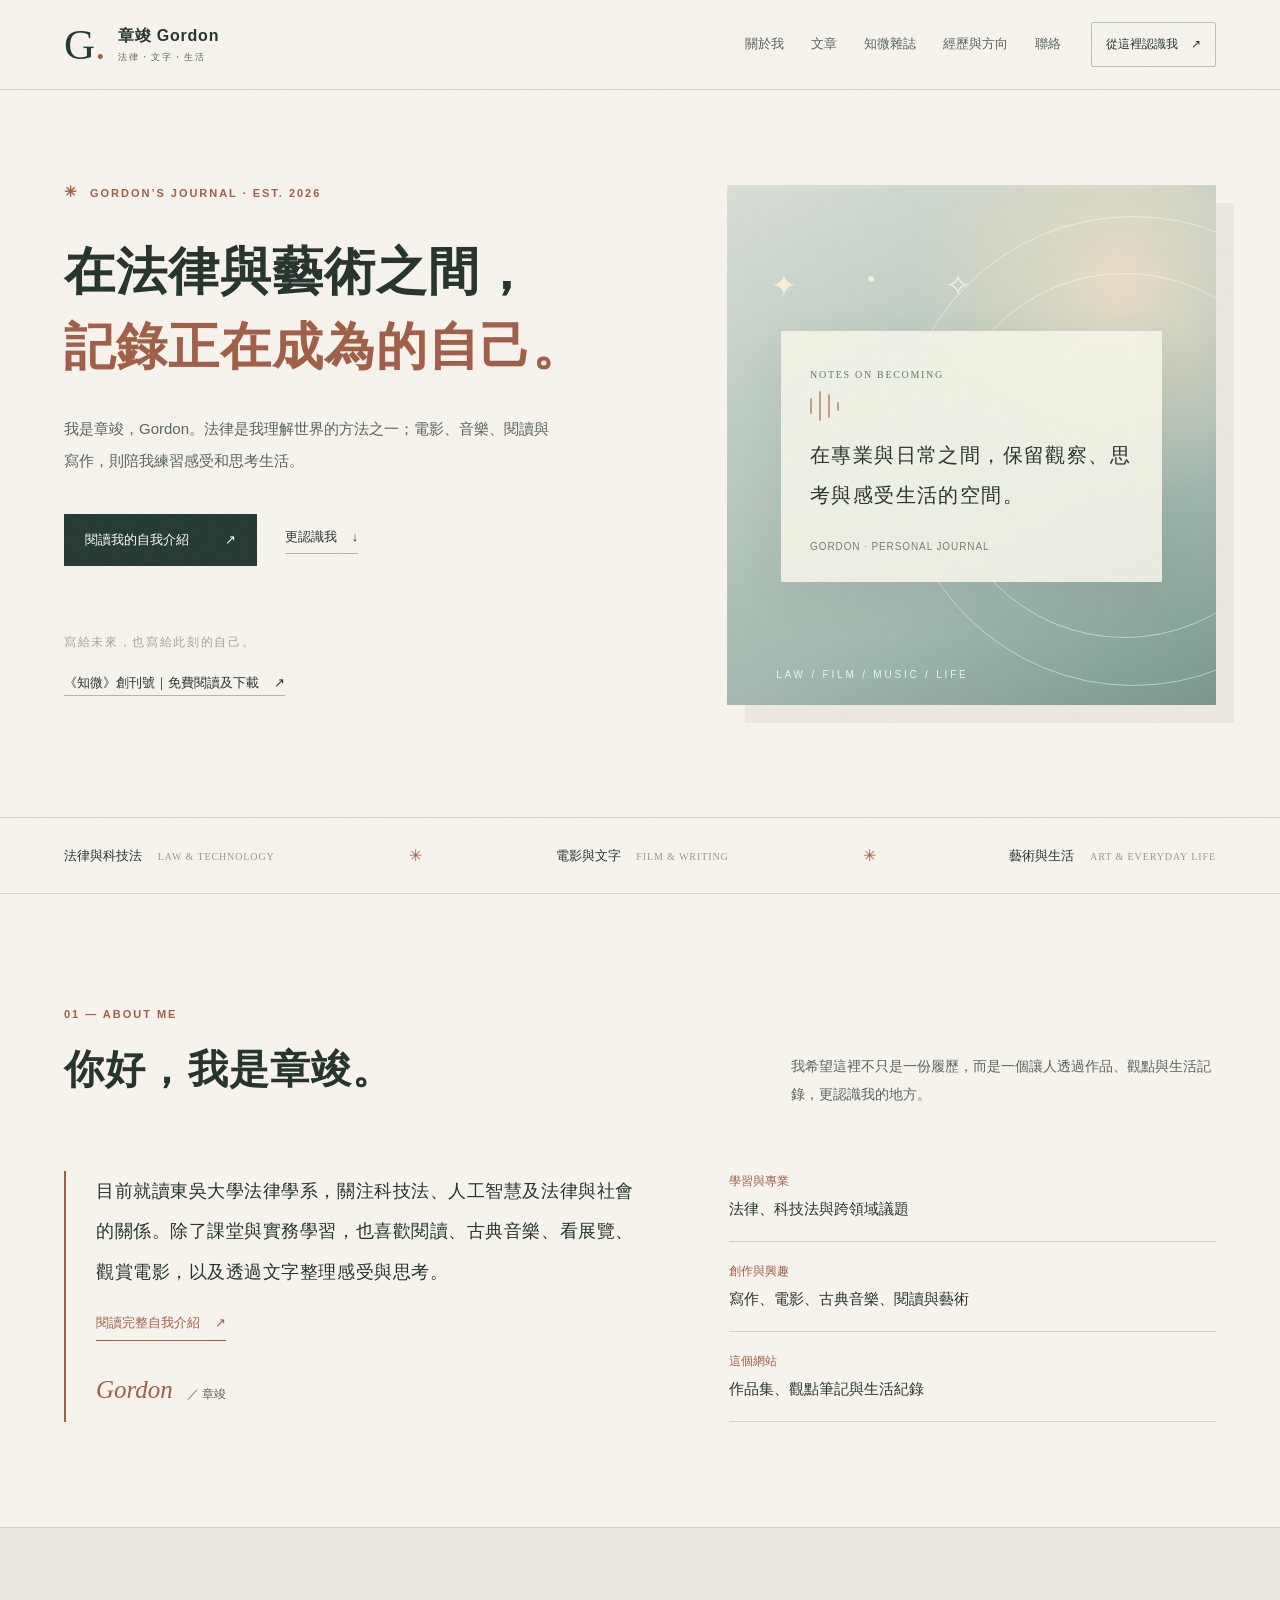
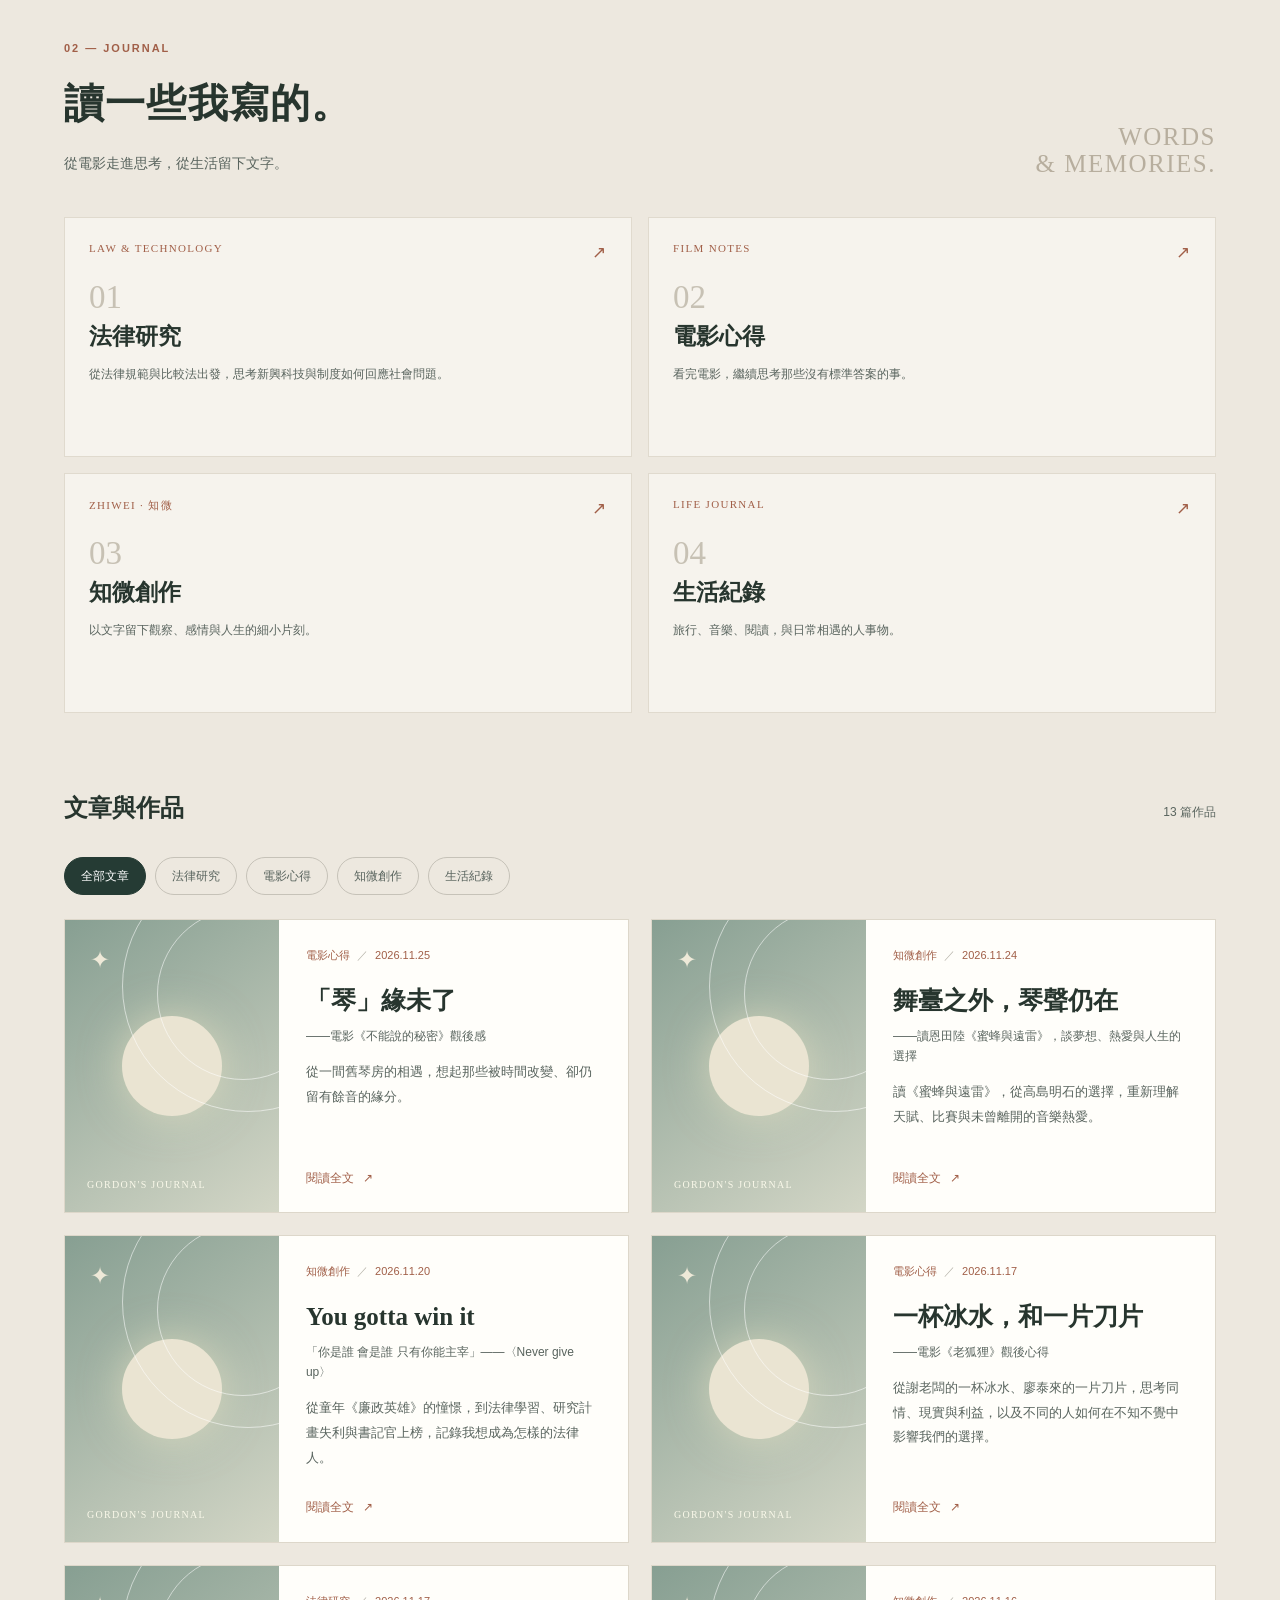
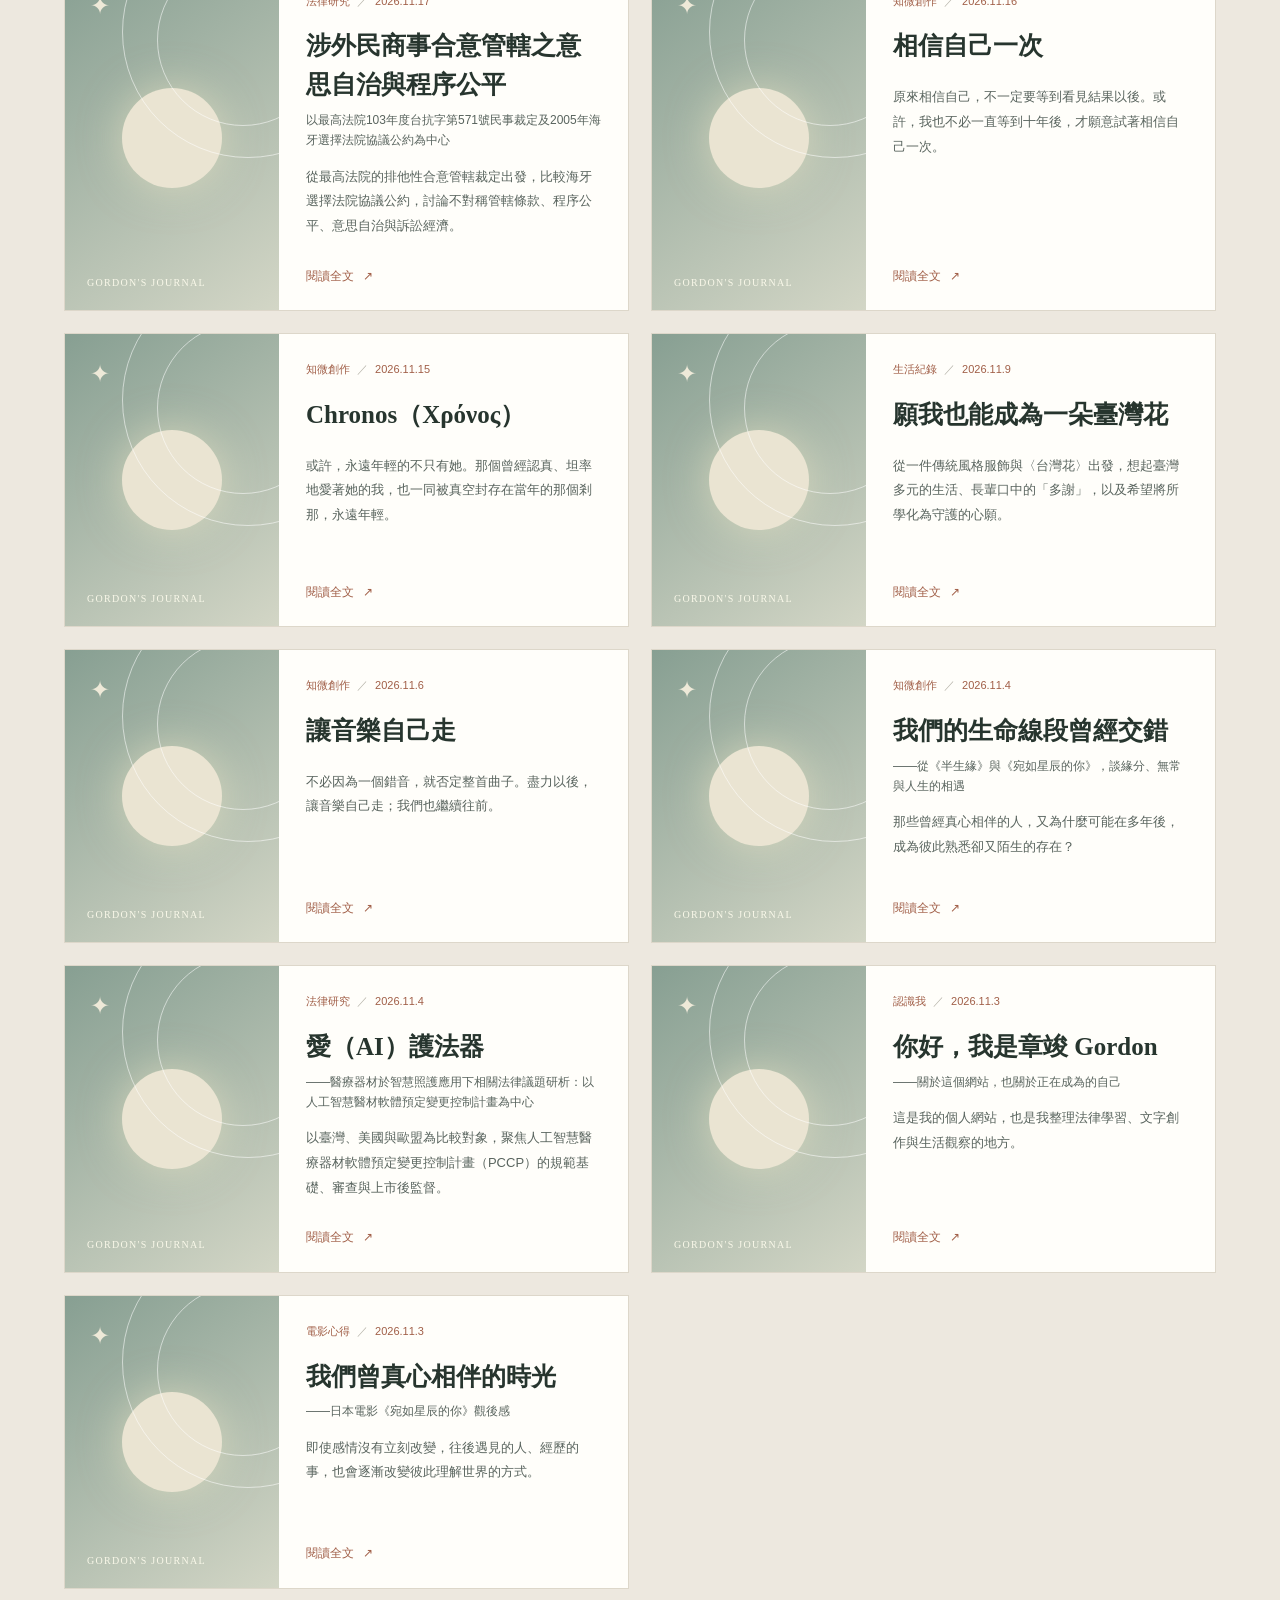
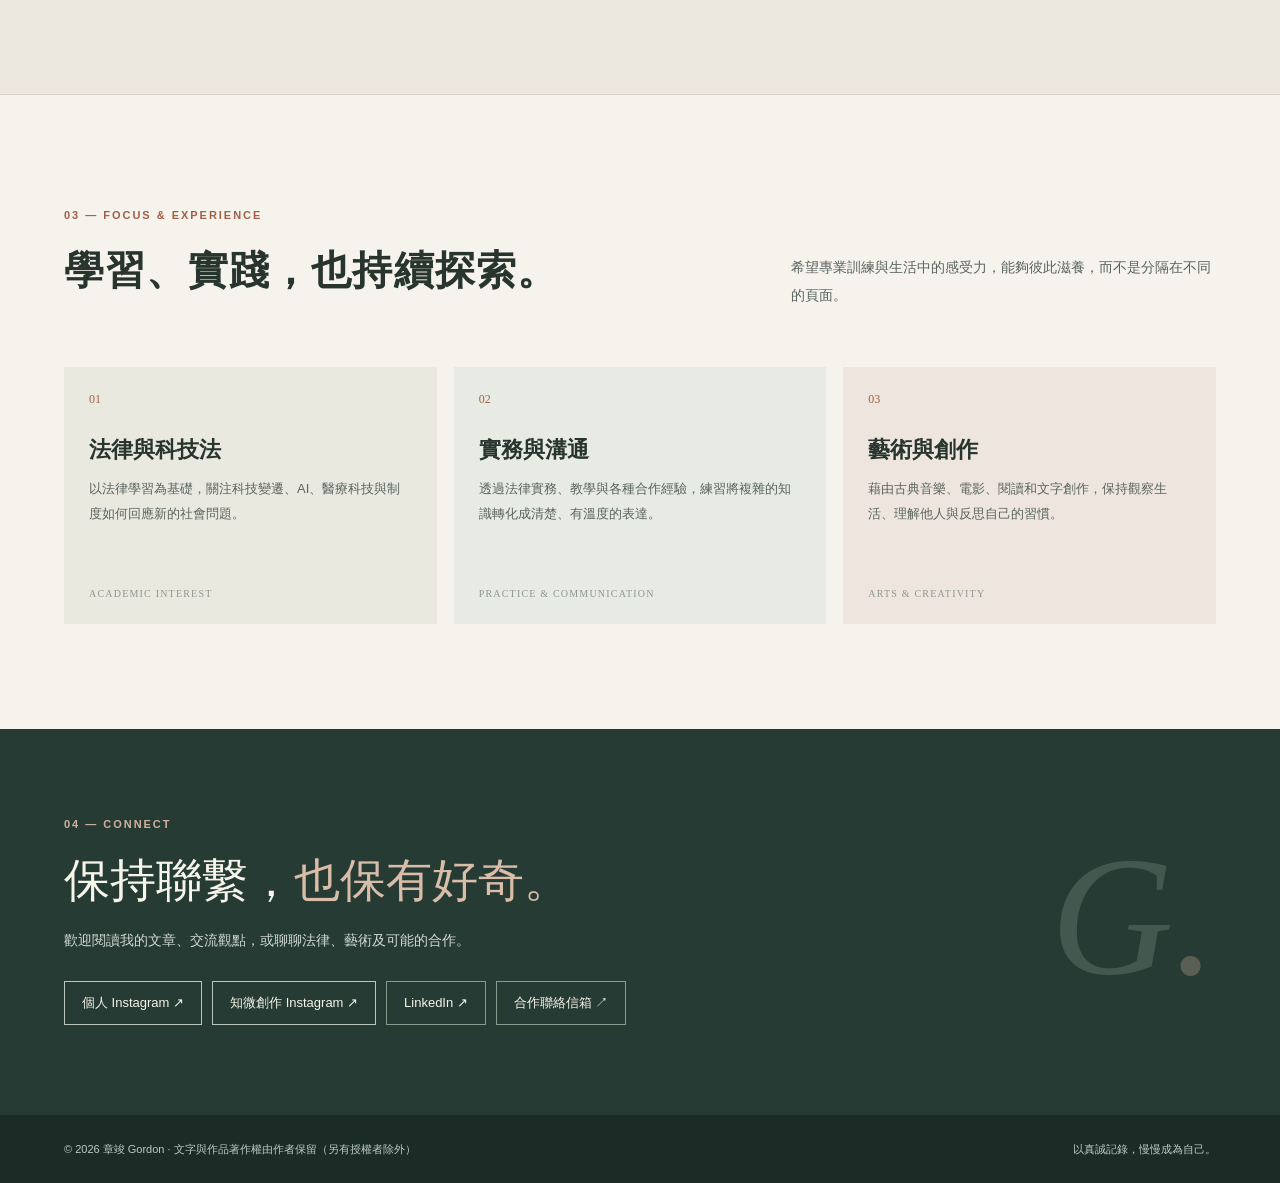
==== commit 7a1c4cda: "Add files via upload" ====
--- a/index.html
+++ b/index.html
@@ -1 +1,131 @@
-<!doctype html><html lang="zh-Hant-TW"><head><meta charset="utf-8"><meta name="viewport" content="width=device-width, initial-scale=1"><meta name="theme-color" content="#fbf9f4"><meta name="referrer" content="no-referrer"><meta http-equiv="Content-Security-Policy" content="default-src 'none'; style-src 'self'; img-src 'self'; base-uri 'none'; form-action 'none'; object-src 'none'; frame-src 'none'"><title>光、時間與未完成的我們｜知微 2026 秋季創刊號</title><meta name="description" content="五篇新作與創刊序，完整免費閱讀及 PDF 下載。"><link rel="canonical" href="https://gordonchang666.github.io/zhiwei/vol-01/"><meta property="og:title" content="光、時間與未完成的我們｜知微 2026 秋季創刊號"><meta property="og:description" content="五篇新作與創刊序，完整免費閱讀及 PDF 下載。"><meta property="og:image" content="https://gordonchang666.github.io/zhiwei/vol-01/cover.jpg"><meta property="og:url" content="https://gordonchang666.github.io/zhiwei/vol-01/"><link rel="stylesheet" href="../style.css"></head><body><a class="skip" href="#main">跳至主要內容</a><header><nav class="wrap nav" aria-label="主要導覽"><a href="../" class="brand">知微 <small>ZHIWEI</small></a><a href="https://gordonchang666.github.io/">回個人部落格</a></nav></header><main id="main" class="wrap"><p class="back"><a href="../">← 歷期雜誌</a></p><section class="issue-card"><img class="cover" src="cover.jpg" alt="知微創刊號封面：水彩帆船、一帆風順" width="907" height="1179"><div><p class="kicker">VOL. 01 · 2026 AUTUMN</p><h1>光、時間與未完成的我們</h1><p class="lead">2026 秋季創刊號</p><p>主編／章竣 Gordon · 繁體中文 · 10 頁</p><p>願你記得，那些曾經讓你微笑的事。</p><div class="actions"><a class="button" href="#editor">開始閱讀全文</a><a class="button secondary" href="zhiwei-2026-autumn-vol01.pdf" download>免費下載 PDF</a></div><p class="fine">免註冊 · <a href="#license">CC BY-NC-ND 4.0</a> · 原版面 10 頁<br><a href="zhiwei-2026-autumn-vol01.pdf" target="_blank" rel="noopener">另開 PDF 原版</a>（若手機未直接下載，可從瀏覽器分享或儲存檔案。）</p></div></section><article class="prose"><h2>創刊介紹</h2><p>這幾年，我逐漸養成了閱讀、看展、聽音樂、畫畫及書寫的習慣。這些事物陪伴我度過不同的人生階段，也讓我有機會重新思考自己與家人、朋友，以及生活中的各種經歷。這也是我想創辦《知微》的原因。</p><p>《知微》是一本以文學、人文及生活為主的獨立電子雜誌。創刊號以「光、時間與未完成的我們」為主題，收錄五篇新作，從童年與家人的相處、對理想人生的思考，到日常生活及藝術創作。其中一篇，也是我寫給父親六十歲生日的文章。</p><p>我希望這本雜誌不一定要帶給大家什麼深刻的人生道理，而是在忙碌的生活中，陪伴讀者想起一些曾經讓自己感到開心的時刻，也試著重新理解那些曾經讓我們感到難過的事情。</p><p>在刊物最後，我也留了兩頁給讀者。你可以寫下自己的故事、畫一幅畫，或者只是記錄此刻的心情。創刊初期的幾期電子雜誌將免費提供完整閱讀及下載，希望藉此認識更多喜歡閱讀、思考與創作的朋友。</p><p>願你記得，那些曾經讓你微笑的事。</p></article><nav class="prose contents" id="contents" aria-label="本期目錄"><h2>本期目錄</h2><ol><li><a href="#editor">生活中，值得留下的事</a></li><li><a href="#home">下午五點，我們回家</a></li><li><a href="#father">原來，超人也是平凡人</a></li><li><a href="#dream">我還是想成為理想中的大人</a></li><li><a href="#day">從晨光到夕陽</a></li><li><a href="#rhythm">屬於自己的節奏</a></li><li><a href="#memories">那些值得留下的記憶</a></li><li><a href="#my-day">為自己留一天</a></li><li><a href="#colophon">封底・出版資訊</a></li></ol></nav><article class="prose entry" id="editor"><p class="kicker">創刊序 · 02</p><h2>生活中，值得留下的事</h2><p class="en">Things Worth Keeping in Life</p><p class="by">文／章竣 Gordon</p><p>這幾年，我逐漸養成了閱讀、看展、聽音樂及書寫的習慣。有時候，是因為一部電影讓我想起曾經讀過的一本書；有時候，則是因為一首歌曲，讓我想起某個人，或是一段已經過去很久的時光。這些事物未必與我所學的專業有直接的關係，卻在不同的人生階段，帶給我許多不同的感受與想法。</p><p>我開始思考，在我們努力學習、工作，以及追求自己理想生活的過程中，是否也有一些值得珍惜的事物，被忙碌的我們逐漸遺忘了？或許是小時候喜歡吃的食物、與朋友相處的某個午後，又或許是曾經受到某個人溫柔對待的時刻。這些事情看似平凡，卻曾經真實地帶給我們快樂。</p><p>當然，人生中也不只有美好的回憶。我們都可能經歷挫折、失去與遺憾。有些事情，在當下的我們看來，或許很難理解，也很難接受。然而，隨著時間的經過，當我們再次回頭看待這些經歷時，是否也有可能產生不同於當初的理解？那些曾經讓我們感到難過的事情，不一定會因此變成美好的回憶，卻可能使我們更加理解自己，也更加理解別人的處境與感受。</p><p>這也是我想創辦《知微》的原因。我希望透過文字、繪畫、音樂，以及生活中的一些小事，與讀者分享我在不同階段的感受與思考。它不一定要解答生活中的困惑。我只是希望，在忙碌了一整天之後，當你翻開這本雜誌時，能夠暫時放下疲憊，從某些文字或畫面中，想起自己曾經開心的時刻，也感受到一點被理解的溫暖。</p><p>在這本雜誌的最後，我也為你保留了兩頁尚未完成的篇幅。你可以寫下一些自己的故事、畫一幅畫，或只是記錄此刻的心情。希望多年以後，當我們再次翻開這本雜誌時，除了閱讀當時的文字，也能想起那個時候的自己，以及那些我們曾經真心感受過的美好。</p><p class="signature">章竣　2026 年秋</p><a class="top" href="#contents">回本期目錄 ↑</a></article><article class="prose entry" id="home"><p class="kicker">原創文學 01 · 03</p><h2>下午五點，我們回家</h2><p class="en">The Way Home at Five</p><p class="by">文／章竣 Gordon</p><p>還記得小學的時候，每天下午五點放學，我會在學校的家長接送公車亭，等著媽媽騎摩托車來接我回家。那個時候，只是單純覺得終於可以離開學校了，看到家人來接自己，也覺得特別開心。有時候，我會和媽媽分享當天在學校發生的事情，她也會聽我說，並給予一些回應。</p><p>回到家後，盥洗、休息一下，便能聞到從廚房傳來的白米飯香氣，以及媽媽炒菜、炸豬排的味道。晚上，一家人坐在一起吃飯。餐桌上並不是什麼昂貴的食材，只是一些我們熟悉的臺灣家常菜，但那個時候的我，確實覺得自己很幸福。</p><p>直到這幾年，隨著年紀增長，自己也開始接觸工作，逐漸感受到生活中的各種壓力，才慢慢明白，原來當年那些看似平凡的日子，並不是那麼理所當然。家裡的大人也有自己的工作、生活，以及許多需要面對的事情，卻仍然願意抽出時間來接我放學，笑著帶我回家，聽我分享那些對大人而言或許只是微不足道的小事。現在回想起來，我覺得這是一件很不簡單，也很值得感謝的事。</p><p>有時候我會想，長大以後的我們，努力學習、工作，希望有一天能夠過上自己理想中的生活。然而，在追求幸福的過程中，我們是否也曾經忘記，自己其實早已在某些時刻感受過幸福？那些幸福未必來自昂貴的物品，也不一定伴隨著什麼值得紀念的成就，可能只是一頓晚餐，或是有人願意花一些時間，聽自己分享今天發生了什麼事。</p><p>我不知道未來的自己是否會結婚、是否會有自己的孩子，又或者是否會與另一個人建立屬於我們自己的家庭。但我希望，無論未來的自己成為一個什麼樣的大人，仍然願意保有傾聽他人及感同身受的能力。就像小時候，家人願意聽我分享生活中的大小事，讓我感到開心與自在一樣。或許有一天，我也能以這樣的方式陪伴別人，讓他們感受到我曾經感受過的溫暖。</p><a class="top" href="#contents">回本期目錄 ↑</a></article><article class="prose entry" id="father"><p class="kicker">原創文學 02 · 04</p><h2>原來，超人也是平凡人</h2><p class="subtitle">寫給六十歲的爸爸</p><p class="en">My Father, the Everyday Hero</p><p class="by">文／章竣 Gordon</p><p>小時候，總覺得爸爸很辛苦。當別人的爸爸在週六、週日，或是晚上休息的時候，我的爸爸卻經常需要出門加班。有時候是因為突然跳電，需要趕去搶修；有時候則是在颱風天，外面颳著風、下著雨，爸爸還得前往機房操作發電機，處理緊急用電的狀況。那個時候的我，雖然知道爸爸工作很辛苦，卻還不太能理解這份工作背後所需要承擔的責任。</p><p>但在小時候的我眼中，爸爸也像是一個超人。家裡的冰箱、冷氣、小家電，甚至是我們的電池玩具壞掉了，爸爸似乎都有辦法修好。國小自然課老師交代的回家作業及實驗教具，爸爸也會幫忙製作。到了國中，家政課需要縫製抱枕，自己手藝不巧，交到爸爸手上之後，他卻能很快地把它做得很漂亮。有時候媽媽有事，或是加班比較晚回家，爸爸也會煮幾道色香味俱全的熱炒料理，再煮一鍋魚湯給我們喝。小時候的我，真的覺得爸爸十項全能。</p><p>直到這幾年，自己逐漸長大，也開始接觸工作，才慢慢發現，原來要成為小時候自己眼中那樣的大人，是一件很不容易的事情。光是處理自己的課業、工作及生活中的各種事情，有時候就已經讓我覺得很疲倦了，更何況爸爸除了自己的工作之外，還有家庭需要照顧。以前覺得爸爸會修東西、會縫紉，也會煮飯，是一件很自然的事情；現在回想起來，這些能力的背後，其實是許多生活經驗的累積，以及他願意為家人付出的時間。</p><p>當然，隨著年紀增長，我也不再像小時候一樣，總是覺得爸爸說的話都是對的。有時候，我不太能理解爸爸的想法，甚至覺得和他溝通是一件很累的事情。我們對於某些事物有著不同的價值觀，也有各自對生活的理解。但我逐漸明白，理解一個人，並不代表自己必須認同他的所有想法。即使有些事情我們還是無法理解彼此，我仍然能夠看見並感謝爸爸這些年來的付出。</p><p>有時候，我也會思考，現在的自己有哪些地方，其實是和爸爸、媽媽學來的。懂得感恩及珍惜他人的付出，不輕易瞧不起任何人，也希望自己能夠好好善待每一個人，因為大家的生活其實都不容易。面對工作上的困難與人生中的挫折，不輕易服輸，並願意嘗試尋找解決問題的方法，也是我從爸爸身上學到的態度。雖然我們所學的專業不同，未來所走的人生道路也未必相同，但有些對待事情及他人的態度，確實是爸爸、媽媽透過身教與言教，慢慢教會我的。</p><p>今年十一月二十七日，是爸爸六十歲的生日。比起小時候，現在的我似乎更能理解他的一些辛苦，也逐漸發現，原來小時候眼中那個十項全能的超人，也只是一個會疲憊、有自己的生活，也有自己煩惱的平凡人。而自己在逐漸長大的過程中，也在不知不覺間，從他身上學到了許多事情。</p><p>謝謝爸爸，也謝謝媽媽這些年來的付出。</p><p>爸爸，六十歲生日快樂。希望您往後的日子平安、健康，也能多留一些時間，好好享受自己的生活。</p><p class="signature">2026 年 11 月 27 日<br>謹以此文獻給我的父親。</p><a class="top" href="#contents">回本期目錄 ↑</a></article><article class="prose entry" id="dream"><p class="kicker">人文思想 · 05</p><h2>我還是想成為理想中的大人</h2><p class="en">On Dreams, Happiness and an Ordinary Life</p><p class="by">文／章竣 Gordon</p><p>隨著年紀增長，我有時候會想像，未來的自己會過著什麼樣的生活。我希望自己能夠具有一定的專業能力，從事自己喜歡的工作，也希望有足夠的能力照顧自己及家人。工作之餘，仍然有時間閱讀、彈琴、畫畫，以及與自己喜歡的人相處。對我而言，這些都是理想生活的一部分。</p><p>但我也曾經試著思考，假如未來的自己，並沒有成為現在所期待成為的那個大人呢？或許我仍然有一份穩定的工作，能夠養活自己，也有家人、朋友及許多自己喜歡的事物陪伴著我。我想，這樣的人生應該也是平凡而幸福的。只是坦白來說，我或許還是會覺得有些遺憾，好像自己的人生少了些什麼，也會因為沒有實現當初的夢想，而感到一些難過。</p><p>然而，當我回頭看看自己的爸爸、媽媽，以及身邊許多認真生活的人時，我並不會因為他們沒有取得多麼顯赫的社會成就，就認為他們的人生是平庸的。相反地，我很欣賞他們面對生活的態度，也很珍惜自己從他們身上學到的許多事情。這也讓我開始思考，為什麼自己在看待別人的人生時，可以看見這麼多值得欣賞的地方，但在看待自己的人生時，卻似乎又有著不同的期待與標準？而自己所認為尚未擁有的那個「什麼」，真的有那麼必要嗎？</p><p>反過來想，假如有一天，我真的實現了現在的夢想，取得了自己所期待的專業資格及成就，卻也因此少了許多與家人相處、陪伴自己所愛的人，以及做自己喜歡的事情的時間呢？或許一開始，我會很開心，覺得自己終於成為了那個曾經以為很成功的大人。但隨著時間的經過，我可能也會漸漸開始反思，這樣的生活是否真的是自己想要的？它是否適合自己，也適合自己所愛的人？或許到了那個時候，我又會對人生中的某些事情有所取捨，甚至重新理解自己當初所認為的成功。</p><p>目前的我，或許還沒有辦法給自己一個明確的答案。我仍然想努力成為自己理想中的大人，也不希望將來的自己，因為害怕有所失去，就不願意嘗試追求夢想。但我也希望，無論未來的自己取得了什麼樣的成就，都仍然願意回頭看看現在的生活，理解自己的感受，也理解身邊的人。也許多年以後，我對成功與幸福會有不同於現在的理解。而我所期待成為的那個大人，或許也會隨著自己的成長，慢慢有所改變。</p><a class="top" href="#contents">回本期目錄 ↑</a></article><article class="prose entry" id="day"><p class="kicker">生活美學 · 06</p><h2>從晨光到夕陽</h2><p class="subtitle">我所期待的一天</p><p class="en">From Morning Light to Sunset</p><p class="by">文／章竣 Gordon</p><p>如果有一天，沒有課業及工作的壓力，也沒有什麼特別需要完成的事情，我會想怎麼度過這一天呢？</p><p>我想，我會在早上七點起床，吃一份舒肥雞胸蔬菜捲餅，搭配一杯無糖豆漿，接著到健身房做一個小時的重量訓練。回家盥洗後，換上一件整齊的襯衫及海軍藍長褲，穿上自己喜歡的棕色尖頭牛皮鞋，整理一下頭髮，再噴上喜歡的香水。好好打理自己，準備出門與喜歡的人見面。</p><p>找一間清幽、裝潢溫馨，有著木質地板的餐廳，聽著莫札特的鋼琴奏鳴曲，一起享用悠閒的早午餐。我們可以吃著自己喜歡的餐點，喝著熱可可，慢慢地聊天。有時候，看著對方的眼神，聽著對方分享生活中的大小事，似乎也不需要特別安排什麼，就已經是一件很開心的事情。</p><p>吃完早午餐後，一起牽著手到美術館看畫展，分享彼此對作品的感受與想法。看完展覽，再到公園的草地上鋪一張野餐墊，坐著休息、聊天，甚至像小時候一樣，一起吹泡泡。下午到迪化街逛逛小店，吃一些喜歡的甜點及美食，也到臺北霞海城隍廟及大稻埕慈聖宮走走、拜拜。傍晚時分，一起在大稻埕河岸騎著腳踏車，迎著涼風，看著橘紅色的夕陽餘暉，慢慢踏上回家的路。</p><p>當然，即使沒有其他人的陪伴，我仍然願意為自己安排這樣的一天。過去的我也曾經獨自看展、散步，做一些自己喜歡的事情。那樣的生活讓我覺得自在、舒服，也很踏實。在一個人度過的時間裡，我似乎也比較有機會關注自己的內心與情緒，思考最近的生活，以及自己真正的感受。</p><p>我想，與喜歡的人一起享受生活，和自己一個人享受生活，是兩種不同的感受，並沒有哪一種比較好。我很期待有一天，能夠與喜歡的人分享這些平凡的時光；但在那之前，我也願意好好享受自己現在的生活。</p><p>對我而言，能夠做一些自己喜歡的事情，也能夠有時間陪伴自己及自己所愛的人，或許就是生活中很簡單，卻也很值得珍惜的幸福。</p><a class="top" href="#contents">回本期目錄 ↑</a></article><article class="prose entry" id="rhythm"><p class="kicker">藝文隨筆 · 07</p><h2>屬於自己的節奏</h2><p class="en">At My Own Rhythm</p><p class="by">文／章竣 Gordon</p><p>以前，不論是彈琴還是畫畫，我都很重視他人對自己的評價與回饋。希望自己能夠有所進步，也希望完成的作品能夠受到別人的欣賞與肯定。然而，這一年，我開始慢慢學習享受創作的過程，而不只是關注最後的成果。</p><p>畫畫的時候，我喜歡感受畫筆一筆一畫地在紙上留下痕跡，自己決定色彩的搭配及畫面的配置。彈琴的時候，我也喜歡感受手指與琴鍵接觸的感覺，透過不同的觸鍵、力度及節奏，表達自己對一首樂曲的理解。在這些過程中，我感受到一種能夠掌握主動權的自在。</p><p>我想，這並不代表自己不再重視技巧的進步，也不代表他人的意見不再重要。只是比起以前，現在的我也開始學習重視自己在創作當下的感受，並思考自己真正喜歡的是什麼。</p><p>生活中，有許多事情並不是我們所能決定的。但至少在拿起畫筆、坐在鋼琴前的那些時刻，我可以依照自己的感受，決定此刻想要呈現的色彩與聲音。</p><p>現在的我，仍然在慢慢學習，希望自己在傾聽他人意見的同時，也不讓他人的評價與眼光完全左右自己的選擇，或阻擋自己真正想望的事物。無論是藝術創作，還是自己的生活，我都希望能夠逐漸找到屬於自己的節奏。</p><h3>紙上展間 <small>FROM THE STUDIO</small></h3><div class="gallery"><figure><img src="dessert.jpg" alt="色鉛筆畫：甜點" loading="lazy"><figcaption>〈甜點 Dessert〉<br>色鉛筆・2025.08.13</figcaption></figure><figure><img src="worker.jpg" alt="色鉛筆畫：工人、山與陽光" loading="lazy"><figcaption>〈做工人〉<br>色鉛筆・2025.08.16</figcaption></figure></div><p class="fine">歷年作品選集／章竣。原作照片局部裁切、透視及亮度整理。</p><a class="top" href="#contents">回本期目錄 ↑</a></article><section class="prose entry" id="memories"><p class="kicker">未寫完的兩頁 01 · 08</p><h2>那些值得留下的記憶</h2><p class="en">Memories Worth Keeping</p><p>回想自己的生活，有沒有一些事情，直到後來才逐漸理解它的珍貴？</p><ol class="prompts"><li>有沒有一段平凡的時光，現在想起來，仍然會讓你微笑？</li><li>有沒有一個曾經影響你的人，讓你想對他說一聲謝謝？</li><li>無論未來成為什麼樣的人，你希望自己仍然保有哪些美好的特質？</li></ol><p>選擇自己想回答的問題即可，不必急著找到答案。這些文字可以只留給自己。</p><p class="fine">歡迎下載 PDF，在原本的留白頁手寫或繪畫。</p></section><section class="prose entry" id="my-day"><p class="kicker">未寫完的兩頁 02 · 09</p><h2>為自己留一天</h2><p class="en">A Day for Myself</p><p>如果可以按照自己喜歡的方式度過一天，你會想做些什麼？</p><ul class="prompts"><li>早晨 MORNING</li><li>午後 AFTERNOON</li><li>黃昏 EVENING</li><li>近期，我想為自己實際完成的一件小事：</li><li>畫下一個喜歡的生活片刻，或留下一句想送給自己的話。</li></ul><p class="fine">日期及署名（選填）可在 PDF 第九頁填寫。網站不收集讀者書寫內容。</p><a class="button" href="zhiwei-2026-autumn-vol01.pdf" download>下載 PDF 手寫版</a></section><section class="prose entry" id="colophon"><p class="kicker">封底 · 10</p><h2>一帆風順</h2><p>願我們在認真生活的同時，仍然保有感受幸福的能力。</p><p>也願我們在各自的人生道路上，慢慢找到屬於自己的節奏。</p><p class="en">Until we meet again in another season.</p><h3>出版資訊 COLOPHON</h3><p>《知微 ZHIWEI》2026 年秋季創刊號／第 01 期<br>主編、創作構想與原始素材：章竣 Gordon<br>文字擬稿、統稿及排版：ChatGPT 輔助，依主編對談及修訂方向編製<br>封面原畫：〈一帆風順〉，水彩，2026.11.08；封面影像經生成式 AI 輔助整理與重構。內頁插畫：章竣歷年作品；照片經裁切及亮度整理。</p><p>文字校訂參考：教育部《重訂標點符號手冊》修訂版<br>發行形式：免費電子刊物・預計每二至三個月一期<br>個人部落格：<a href="https://gordonchang666.github.io/">gordonchang666.github.io</a></p></section><aside class="license" id="license"><h2>閱讀與授權</h2><p><strong>© 2026 章竣 Gordon｜CC BY-NC-ND 4.0 國際</strong>（姓名標示－非商業性－禁止改作）。僅適用於章竣有權授權且受著作權保護的本期作品；不包含第三方權利、依法不受著作權保護的內容或其他期刊。</p><p>歡迎免費閱讀、下載、非商業分享、個人列印及書寫。分享時請適當標示作者、作品名稱、來源及授權連結；不得作商業用途或散布改作後的版本。法律所允許的例外不受影響。個人書寫或繪畫的權利仍歸各該權利人，本刊不蒐集書寫內容。</p><p>建議署名：章竣 Gordon，《知微 ZHIWEI》2026 秋季創刊號〈光、時間與未完成的我們〉，來源：<a href="https://gordonchang666.github.io/zhiwei/vol-01/">本期網頁</a>，<a rel="license" href="https://creativecommons.org/licenses/by-nc-nd/4.0/">CC BY-NC-ND 4.0</a>。</p><p><a href="https://creativecommons.org/licenses/by-nc-nd/4.0/deed.zh-hant">授權摘要（繁體中文）</a>　<a href="https://creativecommons.org/licenses/by-nc-nd/4.0/legalcode.zh-hant">完整法律條款</a></p></aside></main><footer class="wrap foot">知微 ZHIWEI · 文學・人文・生活<br>主編／章竣 Gordon</footer></body></html>+<!doctype html>
+<html lang="zh-Hant-TW">
+<head>
+  <meta charset="utf-8">
+  <meta name="viewport" content="width=device-width, initial-scale=1">
+  <meta name="theme-color" content="#f5f1eb">
+  <meta name="referrer" content="no-referrer">
+  <meta http-equiv="Content-Security-Policy" content="default-src 'none'; script-src 'self'; style-src 'self' 'sha256-oJegRpprnJGWpDFIQlIJqI3ZyaHipkjnx4PyFBnP4U0='; img-src 'self' data: https:; font-src 'self' data:; connect-src 'none'; object-src 'none'; base-uri 'none'; form-action 'none'; frame-src 'none'; worker-src 'none'; manifest-src 'self'; upgrade-insecure-requests">
+  <meta name="description" content="章竣 Gordon 的個人網站。法律、科技法、電影、文字、藝術與生活的記錄。">
+  <meta property="og:type" content="website">
+  <meta property="og:title" content="章竣 Gordon｜法律・文字・生活">
+  <meta property="og:description" content="在法律與藝術之間，記錄正在成為的自己。">
+  <title>章竣 Gordon｜法律・文字・生活</title>
+  <link rel="icon" type="image/svg+xml" href="favicon.svg">
+  <link rel="stylesheet" href="styles.css">
+  <script src="site-content.js?v=20261121-ygtwi-fix-02" defer></script>
+  <script src="security-guard.js?v=20261116-security1" defer></script>
+  <script src="main.js" defer></script>
+</head>
+<body>
+  <a class="skip-link" href="#main">跳至主要內容</a>
+  <div class="grain" aria-hidden="true"></div>
+  <header class="site-header">
+    <div class="wrap header-inner">
+      <a class="brand" href="#home" aria-label="回到章竣 Gordon 首頁">
+        <span class="brand-mark">G<span class="brand-dot">.</span></span>
+        <span class="brand-title"><strong>章竣 Gordon</strong><small>LAW · ARTS · WORDS</small></span>
+      </a>
+      <nav class="site-nav" aria-label="主要導覽">
+        <a href="#about">關於我</a>
+        <a href="#journal">文章</a>
+        <a href="zhiwei.html">知微雜誌</a>
+        <a href="#portfolio">經歷與方向</a>
+        <a href="#contact">聯絡</a>
+      </nav>
+      <a class="nav-read" href="#read/hello-im-gordon">從這裡認識我 <span aria-hidden="true">↗</span></a>
+    </div>
+  </header>
+
+  <main id="main">
+    <div id="home-view">
+      <section class="hero wrap" id="home" aria-labelledby="hero-heading">
+        <div class="hero-copy">
+          <div class="eyebrow"><span class="tiny-star">✳</span> GORDON’S JOURNAL · EST. 2026</div>
+          <h1 id="hero-heading">在法律與藝術之間，<br><em>記錄正在成為的自己。</em></h1>
+          <p class="hero-description" id="hero-description">我是章竣，Gordon。法律是我理解世界的方法之一；電影、音樂、閱讀與寫作，則陪我練習感受和思考生活。</p>
+          <div class="hero-actions">
+            <a class="primary-btn" href="#read/hello-im-gordon">閱讀我的自我介紹 <span aria-hidden="true">↗</span></a>
+            <a class="text-link" href="#about">更認識我 <span aria-hidden="true">↓</span></a>
+          </div>
+          <p class="hero-note">寫給未來，也寫給此刻的自己。</p>
+          <p><a class="text-link" href="zhiwei.html">《知微》創刊號｜免費閱讀及下載 <span aria-hidden="true">↗</span></a></p>
+        </div>
+        <div class="hero-visual" aria-label="以海面、星辰與紙頁為靈感的網站視覺設計">
+          <div class="visual-stars" aria-hidden="true">✦ <span>·</span> ✧</div>
+          <div class="visual-orbit orbit-one"></div><div class="visual-orbit orbit-two"></div>
+          <div class="visual-card">
+            <span>NOTES ON BECOMING</span>
+            <div class="visual-lines" aria-hidden="true"><i></i><i></i><i></i><i></i></div>
+            <p>在專業與日常之間，保留觀察、思考與感受生活的空間。</p>
+            <small>GORDON · PERSONAL JOURNAL</small>
+          </div>
+          <span class="visual-bottom">LAW / FILM / MUSIC / LIFE</span>
+        </div>
+      </section>
+
+      <div class="ticker-border">
+        <div class="wrap ticker" aria-label="關注領域">
+          <span>法律與科技法 <i>LAW & TECHNOLOGY</i></span>
+          <b aria-hidden="true">✳</b>
+          <span>電影與文字 <i>FILM & WRITING</i></span>
+          <b aria-hidden="true">✳</b>
+          <span>藝術與生活 <i>ART & EVERYDAY LIFE</i></span>
+        </div>
+      </div>
+
+      <section class="section wrap intro-section" id="about" aria-labelledby="about-heading">
+        <div class="section-heading two-col-head">
+          <div><span class="eyebrow">01 — ABOUT ME</span><h2 id="about-heading">你好，我是章竣。</h2></div>
+          <p>我希望這裡不只是一份履歷，而是一個讓人透過作品、觀點與生活記錄，更認識我的地方。</p>
+        </div>
+        <div class="about-grid">
+          <div class="about-statement"><p id="about-main">目前就讀東吳大學法律學系，關注科技法、人工智慧及法律與社會的關係。除了課堂與實務學習，也喜歡閱讀、古典音樂、看展覽、觀賞電影，以及透過文字整理感受與思考。</p><a class="about-more" href="#read/hello-im-gordon">閱讀完整自我介紹 <span aria-hidden="true">↗</span></a><div class="signoff">Gordon <span>／ 章竣</span></div></div>
+          <div class="about-facts">
+            <div><span>學習與專業</span><strong>法律、科技法與跨領域議題</strong></div>
+            <div><span>創作與興趣</span><strong>寫作、電影、古典音樂、閱讀與藝術</strong></div>
+            <div><span>這個網站</span><strong>作品集、觀點筆記與生活紀錄</strong></div>
+          </div>
+        </div>
+      </section>
+
+      <section class="section section-tint" id="journal" aria-labelledby="journal-heading">
+        <div class="wrap">
+          <div class="section-heading journal-top">
+            <div><span class="eyebrow">02 — JOURNAL</span><h2 id="journal-heading">讀一些我寫的。</h2><p>從電影走進思考，從生活留下文字。</p></div>
+            <span class="section-side-mark" aria-hidden="true">WORDS<br>& MEMORIES.</span>
+          </div>
+          <div class="category-grid" id="category-grid" aria-label="文章專區"></div>
+          <div class="journal-list-head"><h3>文章與作品</h3><p id="post-count"></p></div>
+          <div class="filter-row" id="filters" role="group" aria-label="依分類篩選文章"></div>
+          <div class="posts-grid" id="posts-list"></div>
+        </div>
+      </section>
+
+      <section class="section wrap portfolio-section" id="portfolio" aria-labelledby="portfolio-heading">
+        <div class="section-heading two-col-head">
+          <div><span class="eyebrow">03 — FOCUS & EXPERIENCE</span><h2 id="portfolio-heading">學習、實踐，也持續探索。</h2></div>
+          <p>希望專業訓練與生活中的感受力，能夠彼此滋養，而不是分隔在不同的頁面。</p>
+        </div>
+        <div class="focus-grid">
+          <article><span class="focus-num">01</span><h3>法律與科技法</h3><p>以法律學習為基礎，關注科技變遷、AI、醫療科技與制度如何回應新的社會問題。</p><span class="focus-label">ACADEMIC INTEREST</span></article>
+          <article><span class="focus-num">02</span><h3>實務與溝通</h3><p>透過法律實務、教學與各種合作經驗，練習將複雜的知識轉化成清楚、有溫度的表達。</p><span class="focus-label">PRACTICE & COMMUNICATION</span></article>
+          <article><span class="focus-num">03</span><h3>藝術與創作</h3><p>藉由古典音樂、電影、閱讀和文字創作，保持觀察生活、理解他人與反思自己的習慣。</p><span class="focus-label">ARTS & CREATIVITY</span></article>
+        </div>
+      </section>
+
+      <section class="contact-section" id="contact" aria-labelledby="contact-heading">
+        <div class="wrap contact-inner">
+          <div><span class="eyebrow">04 — CONNECT</span><h2 id="contact-heading">保持聯繫，<em>也保有好奇。</em></h2><p>歡迎閱讀我的文章、交流觀點，或聊聊法律、藝術及可能的合作。</p><div id="social-area"></div></div>
+          <div class="contact-deco" aria-hidden="true">G<span>.</span></div>
+        </div>
+      </section>
+    </div>
+
+    <div id="article-view" hidden>
+      <div class="wrap article-shell"><a class="back-link" href="#journal">← 回到文章列表</a><div id="article-body"></div></div>
+    </div>
+  </main>
+  <footer class="site-footer"><div class="wrap footer-inner"><span>© <span id="current-year">2026</span> 章竣 Gordon · 文字與作品著作權由作者保留（另有授權者除外）</span><span>以真誠記錄，慢慢成為自己。</span></div></footer>
+</body>
+</html>
--- a/styles.css
+++ b/styles.css
@@ -0,0 +1,9 @@
+:root{--paper:#f6f3ed;--paper-dark:#ede8df;--ink:#27352e;--ink-light:#59645e;--accent:#a15f48;--accent-deep:#7b4534;--line:#d8d1c5;--deep:#253b34;--white:#fffefa;--serif:"Noto Serif TC","Songti TC","STSong","PMingLiU",serif;--sans:"PingFang TC","Noto Sans TC","Microsoft JhengHei",sans-serif}
+*{box-sizing:border-box}html{scroll-behavior:smooth}body{margin:0;color:var(--ink);background:var(--paper);font-family:var(--sans);line-height:1.7;-webkit-font-smoothing:antialiased}button,a{outline-offset:4px}a{color:inherit;text-decoration:none}button{font:inherit}img{display:block;max-width:100%}[hidden]{display:none!important}.wrap{width:min(1152px,calc(100% - 64px));margin-inline:auto}.grain{position:fixed;inset:0;z-index:99;pointer-events:none;opacity:.06;background-image:url("data:image/svg+xml,%3Csvg viewBox='0 0 180 180' xmlns='http://www.w3.org/2000/svg'%3E%3Cfilter id='n'%3E%3CfeTurbulence type='fractalNoise' baseFrequency='.8' numOctaves='3' stitchTiles='stitch'/%3E%3C/filter%3E%3Crect width='100%25' height='100%25' filter='url(%23n)' opacity='.3'/%3E%3C/svg%3E")}.skip-link{position:absolute;left:8px;top:-70px;z-index:101;background:white;padding:10px}.skip-link:focus{top:8px}.site-header{position:sticky;top:0;z-index:20;background:rgba(246,243,237,.96);backdrop-filter:blur(14px);border-bottom:1px solid var(--line)}.header-inner{height:89px;display:flex;align-items:center;gap:30px}.brand{display:flex;align-items:center;gap:12px;min-width:max-content}.brand-mark{font-family:Georgia,serif;font-size:43px;line-height:1;color:var(--deep)}.brand-dot{color:var(--accent)}.brand-title{display:flex;flex-direction:column;line-height:1.3}.brand-title strong{font-size:16px;letter-spacing:.05em;font-weight:650}.brand-title small{font-size:9px;letter-spacing:.22em;color:var(--ink-light);margin-top:5px}.site-nav{display:flex;gap:27px;margin-left:auto}.site-nav a{font-size:13px;color:var(--ink-light);transition:color .2s}.site-nav a:hover,.text-link:hover{color:var(--accent)}.nav-read{font-size:12px;padding:11px 14px;border:1px solid #b7c0b9;border-radius:2px;white-space:nowrap}.nav-read span{margin-left:10px}.eyebrow{font-size:11px;font-weight:700;letter-spacing:.18em;color:var(--accent);text-transform:uppercase}.tiny-star{font-size:15px;padding-right:6px}.hero{display:grid;grid-template-columns:1.1fr .9fr;gap:66px;align-items:center;padding-block:85px 102px;min-height:652px}.hero-copy{padding:4px 0}.hero h1{font-family:var(--serif);font-weight:600;font-size:clamp(36px,4vw,56px);line-height:1.47;letter-spacing:.02em;margin:29px 0}.hero h1 em{font-style:normal;color:var(--accent)}.hero-description{font-size:15px;line-height:2.15;color:var(--ink-light);max-width:495px}.hero-actions{display:flex;align-items:center;gap:28px;margin-top:36px}.primary-btn{display:inline-flex;align-items:center;justify-content:space-between;gap:30px;background:var(--deep);color:white;padding:15px 21px;font-size:13px;min-width:193px;transition:background .2s}.primary-btn:hover{background:var(--accent-deep)}.text-link{font-size:13px;border-bottom:1px solid #b0b6ae;padding-bottom:5px}.text-link span{padding-left:11px}.hero-note{font-family:var(--serif);font-size:12px;letter-spacing:.14em;color:#a2a49d;margin-top:66px}.hero-visual{height:520px;position:relative;overflow:hidden;background:#c6d0c8;background-image:radial-gradient(ellipse at 80% 18%,#e7ddc8 0%,transparent 37%),linear-gradient(153deg,#d9dfd6,#a3b9af 68%,#78988c);box-shadow:18px 18px 0 var(--paper-dark)}.visual-orbit{position:absolute;border:1px solid rgba(255,255,245,.48);border-radius:50%;width:470px;height:470px;left:35%;top:6%}.orbit-two{width:365px;height:365px;top:17%;left:44%}.visual-stars{position:absolute;left:9%;top:10%;font-family:Georgia,serif;font-size:31px;color:#f7efdb;letter-spacing:30px}.visual-stars span{font-size:50px}.visual-card{position:absolute;left:11%;right:11%;top:28%;background:rgba(247,246,235,.86);padding:28px 29px 24px;box-shadow:0 15px 40px #41554a17;backdrop-filter:blur(5px)}.visual-card>span{font-family:Georgia,serif;font-size:10px;letter-spacing:.17em;color:#607c6c}.visual-lines{display:flex;align-items:center;gap:7px;height:41px}.visual-lines i{display:block;width:2px;background:#c49e84;border-radius:8px;height:16px}.visual-lines i:nth-child(2){height:30px}.visual-lines i:nth-child(3){height:24px}.visual-lines i:nth-child(4){height:9px}.visual-card p{font-family:var(--serif);font-size:20px;line-height:2;letter-spacing:.07em;margin:8px 0 16px}.visual-card small{font-size:10px;letter-spacing:.09em;color:#738076}.visual-bottom{position:absolute;bottom:22px;left:10%;color:#edf2eb;font-size:10px;letter-spacing:.28em}.ticker-border{border-block:1px solid var(--line)}.ticker{display:flex;justify-content:space-between;align-items:center;gap:20px;min-height:75px}.ticker>span{font-size:13px;white-space:nowrap}.ticker i{font-family:Georgia,serif;font-style:normal;font-size:10px;color:#969a91;letter-spacing:.09em;margin-left:12px}.ticker b{font-weight:400;color:var(--accent);font-size:16px}.section{padding-block:105px}.section-heading h2{font-family:var(--serif);font-weight:600;font-size:clamp(28px,3.1vw,42px);line-height:1.5;letter-spacing:.03em;margin:15px 0}.section-heading p{font-size:14px;line-height:2;color:var(--ink-light)}.two-col-head{display:grid;grid-template-columns:1fr 1fr;gap:80px;align-items:end}.two-col-head>p{max-width:425px;margin:0 0 8px auto}.about-grid{display:grid;grid-template-columns:1fr .85fr;gap:92px;margin-top:55px}.about-statement{border-left:2px solid var(--accent);padding-left:30px}.about-statement p{font-family:var(--serif);font-size:18px;line-height:2.25;letter-spacing:.03em;margin:0}.signoff{font:italic 25px Georgia,serif;color:var(--accent);margin-top:35px}.signoff span{font:normal 12px var(--sans);color:var(--ink-light);margin-left:8px}.about-facts>div{display:flex;flex-direction:column;gap:5px;border-bottom:1px solid var(--line);padding:19px 0}.about-facts>div:first-child{padding-top:0}.about-facts span{font-size:12px;color:var(--accent)}.about-facts strong{font-size:15px;font-weight:500}.section-tint{background:var(--paper-dark);border-block:1px solid var(--line)}.journal-top{display:flex;justify-content:space-between;align-items:end}.journal-top p{margin:0}.section-side-mark{font-family:Georgia,serif;font-size:25px;color:#b7ae9e;text-align:right;line-height:1.08;letter-spacing:.06em}.category-grid{display:grid;grid-template-columns:repeat(3,1fr);gap:16px;margin-top:40px}.category-card{display:flex;flex-direction:column;min-height:240px;padding:24px 24px 21px;background:var(--paper);border:1px solid #e0dace;transition:transform .2s,box-shadow .2s}.category-card:hover{transform:translateY(-4px);box-shadow:0 18px 30px #4c463013}.category-card-top{display:flex;justify-content:space-between;font:11px Georgia,serif;letter-spacing:.12em;color:var(--accent)}.category-card-top span:last-child{font-size:17px}.category-num{color:#c7c1b4;font:33px Georgia,serif;margin-top:16px}.category-card h3{font-family:var(--serif);font-size:23px;font-weight:600;margin:1px 0 8px}.category-card p{font-size:12px;color:var(--ink-light);line-height:1.8;margin:0}.journal-list-head{display:flex;align-items:baseline;justify-content:space-between;margin-top:75px}.journal-list-head h3{font-family:var(--serif);font-size:24px;font-weight:600;margin:0}.journal-list-head p{font-size:12px;color:var(--ink-light)}.filter-row{display:flex;gap:9px;flex-wrap:wrap;margin:22px 0 24px}.filter{background:transparent;border:1px solid #c6c2b8;padding:8px 16px;border-radius:30px;font-size:12px;color:var(--ink-light);cursor:pointer}.filter.active,.filter:hover{background:var(--deep);border-color:var(--deep);color:white}.posts-grid{display:grid;grid-template-columns:repeat(2,minmax(0,1fr));gap:22px}.post-card{background:var(--white);border:1px solid #ddd7ca}.post-card-link{display:grid;grid-template-columns:38% 62%;height:100%}.post-thumb{min-height:292px;overflow:hidden}.post-thumb-image{width:100%;height:100%;object-fit:cover}.post-thumb-art{height:100%;width:100%;min-height:292px;background:linear-gradient(145deg,#879f92,#d3d6c6);position:relative;overflow:hidden;display:flex;justify-content:center;align-items:center}.post-thumb-art:before,.post-thumb-art:after{content:"";position:absolute;border:1px solid #ffffff8a;border-radius:50%;height:250px;width:250px;right:-95px;top:-60px}.post-thumb-art:after{height:170px;width:170px;right:-50px;top:-12px}.post-thumb-art span{position:absolute;left:25px;top:20px;color:#eee9d8;font-size:24px}.post-thumb-art div{height:100px;width:100px;background:#eae4d2;border-radius:50%;box-shadow:0 0 40px #f4edc888}.post-thumb-art small{position:absolute;bottom:22px;left:22px;color:#f9f8e9;font:10px Georgia,serif;letter-spacing:.13em}.post-card-text{padding:26px 27px 24px;display:flex;flex-direction:column}.post-meta{font-size:11px;color:var(--accent)}.post-meta span{color:#b2afa5;margin:0 4px}.post-card h3{font-family:var(--serif);font-size:25px;line-height:1.55;margin:17px 0 0}.post-subtitle{color:var(--ink-light);font-size:12px;margin:5px 0 14px}.post-excerpt{font-size:13px;color:var(--ink-light);line-height:1.9;margin:0 0 15px}.read-more{font-size:12px;color:var(--accent);margin-top:auto;padding-top:12px}.read-more span{margin-left:6px}.empty-state{grid-column:1/-1;padding:55px 24px;text-align:center;border:1px dashed #c9c2b3}.empty-state>span{font-size:30px;color:var(--accent)}.empty-state h3{font-family:var(--serif);font-weight:500}.empty-state p{font-size:13px;color:var(--ink-light)}.empty-state a{font-size:13px;color:var(--accent);border-bottom:1px solid var(--accent)}.focus-grid{display:grid;grid-template-columns:repeat(3,1fr);gap:17px;margin-top:50px}.focus-grid article{min-height:257px;background:#eae9e0;padding:25px;display:flex;flex-direction:column}.focus-grid article:nth-child(2){background:#e7ebe3}.focus-grid article:nth-child(3){background:#eee6de}.focus-num{font:12px Georgia,serif;color:var(--accent)}.focus-grid h3{font-family:var(--serif);font-size:22px;font-weight:600;margin:24px 0 9px}.focus-grid p{font-size:13px;color:var(--ink-light);line-height:1.9;margin:0}.focus-label{font:10px Georgia,serif;letter-spacing:.12em;color:#8d978e;margin-top:auto;padding-top:25px}.contact-section{background:var(--deep);color:#f7f4e9;padding:80px 0 90px}.contact-inner{display:flex;justify-content:space-between;align-items:center}.contact-section .eyebrow{color:#d2b29f}.contact-section h2{font:500 clamp(30px,3.6vw,48px)/1.5 var(--serif);margin:10px 0}.contact-section h2 em{font-style:normal;color:#d9bda8}.contact-section p{font-size:14px;color:#d1d9d2}.contact-deco{font:italic 170px Georgia,serif;line-height:1;color:#829387;opacity:.33}.contact-deco span{color:#c7a693}.social-btn{display:inline-block;border:1px solid #bbc6bd;padding:10px 17px;font-size:13px;margin:14px 10px 0 0}.social-btn:hover{background:#fff2}.social-secondary{border-color:#849d8c}.social-pending{font-size:12px!important;color:#bac9c0!important;font-style:italic}.site-footer{background:#1b2b26;color:#becac2}.footer-inner{display:flex;justify-content:space-between;gap:20px;padding-block:25px;font-size:11px}.article-shell{max-width:870px;padding:42px 0 110px}.back-link{font-size:13px;color:var(--accent);border-bottom:1px solid var(--accent);padding-bottom:5px}.full-article{margin-top:67px}.article-eyebrow{font-size:12px;color:var(--accent)}.article-eyebrow span{margin-inline:6px;color:#afaaa0}.full-article h1{font:600 clamp(34px,5vw,52px)/1.45 var(--serif);margin:15px 0}.article-subtitle{font:18px var(--serif);color:var(--ink-light);margin:0 0 19px}.article-byline{font-size:12px;color:#8f918a;letter-spacing:.06em}.article-cover-pending{height:350px;margin:46px 0 55px;background:linear-gradient(140deg,#98ada1,#d9d9c6);display:flex;align-items:center;justify-content:center;flex-direction:column;color:#f9f9ef;position:relative;overflow:hidden}.article-cover-pending:before{content:"";position:absolute;width:390px;height:390px;border:1px solid #ffffff88;border-radius:50%;top:-140px;right:-120px}.placeholder-symbol{font-size:53px;color:#f5e9d1}.article-cover-pending p{font-family:var(--serif);font-size:21px;letter-spacing:.1em}.article-cover-pending small{font-size:12px;text-align:center;padding:0 20px}.article-cover{margin:46px 0 50px}.article-cover img{width:100%;max-height:550px;object-fit:cover}.article-cover figcaption{font-size:12px;color:var(--ink-light);text-align:center;margin-top:11px}.article-prose{font-family:var(--serif);font-size:18px;letter-spacing:.018em;line-height:2.35;max-width:710px;margin:0 auto}.article-prose p{margin:0 0 2.15em}.article-footnote{max-width:710px;margin:38px auto 0;color:var(--ink-light);font-size:13px;line-height:1.9}.article-endmark{text-align:center;color:var(--accent);font-size:24px;margin:60px 0 20px}.article-bottom{text-align:center}.article-bottom p{font:16px var(--serif);color:var(--ink-light)}.article-bottom a{font-size:12px;color:var(--accent)}section[id]{scroll-margin-top:110px}
+@media(max-width:1000px){.wrap{width:min(100% - 44px,950px)}.site-nav{gap:17px}.hero{gap:34px}.hero-visual{height:460px}.visual-card p{font-size:17px}.hero h1{font-size:40px}.ticker i{display:none}.about-grid{gap:45px}.post-card-link{grid-template-columns:1fr}.post-thumb{height:240px;min-height:0}.post-thumb-art{min-height:240px}.post-card-text{min-height:270px}}
+@media(max-width:720px){.wrap{width:calc(100% - 38px)}.header-inner{height:auto;min-height:71px;flex-wrap:wrap;gap:12px;padding-block:13px}.brand-mark{font-size:35px}.brand-title strong{font-size:14px}.brand-title small{font-size:8px}.site-nav{order:3;display:flex;width:100%;justify-content:space-between;gap:8px;overflow:auto;padding-top:4px}.site-nav a{font-size:12px;white-space:nowrap}.nav-read{margin-left:auto;font-size:11px;padding:7px 10px}.hero{grid-template-columns:1fr;min-height:auto;padding-block:55px 74px;gap:40px}.hero h1{font-size:clamp(32px,8vw,47px);margin-top:20px}.hero-description{font-size:14px}.hero-visual{height:385px;box-shadow:10px 10px 0 var(--paper-dark)}.visual-card{top:27%;left:11%;right:11%}.visual-card p{font-size:17px}.hero-note{margin-top:38px}.ticker{min-height:72px;flex-wrap:wrap;justify-content:center;gap:8px 16px;padding-block:16px}.ticker span{font-size:11px}.ticker b{font-size:10px}.section{padding-block:74px}.section-heading h2{font-size:31px}.two-col-head{grid-template-columns:1fr;gap:8px}.two-col-head>p{margin:0;max-width:none}.about-grid{grid-template-columns:1fr;gap:34px;margin-top:37px}.about-statement p{font-size:16px}.journal-top{align-items:start}.section-side-mark{display:none}.category-grid{grid-template-columns:1fr;gap:12px;margin-top:30px}.category-card{min-height:auto;padding:17px 20px 20px}.category-num{font-size:26px;margin-top:3px}.category-card h3{font-size:20px}.journal-list-head{margin-top:52px}.posts-grid{grid-template-columns:1fr}.post-card-link{grid-template-columns:35% 65%}.post-thumb{height:auto;min-height:230px}.post-thumb-art{min-height:230px}.post-card-text{min-height:260px;padding:20px}.post-card h3{font-size:22px}.post-excerpt{font-size:12px}.focus-grid{grid-template-columns:1fr;gap:12px;margin-top:30px}.focus-grid article{min-height:210px}.focus-grid h3{margin-top:18px}.contact-section{padding-block:63px}.contact-deco{display:none}.contact-section h2{font-size:31px}.footer-inner{flex-direction:column;gap:7px}.article-shell{padding-top:30px}.full-article{margin-top:48px}.article-prose{font-size:16px;line-height:2.25}.article-cover-pending{height:270px;margin-block:32px 45px}.full-article h1{font-size:34px}.article-subtitle{font-size:16px}}
+@media(max-width:460px){.post-card-link{grid-template-columns:1fr}.post-thumb,.post-thumb-art{height:210px;min-height:210px}.post-card-text{min-height:240px}.hero-actions{gap:19px}.primary-btn{min-width:0;gap:10px;padding-inline:16px}.visual-card{padding:21px}.visual-card p{font-size:16px}.hero-visual{height:350px}.ticker b:last-of-type{display:none}}
+@media(prefers-reduced-motion:reduce){html{scroll-behavior:auto}*,*:before,*:after{transition:none!important;animation:none!important}}
+
+/* 初版新增：首頁完整自我介紹入口 */
+.about-more{display:inline-flex;align-items:center;gap:15px;border-bottom:1px solid var(--accent);padding:0 0 5px;color:var(--accent);font-size:13px;margin-top:20px}.about-more:hover{color:var(--accent-deep)}.article-prose{overflow-wrap:anywhere}.full-article:has(.article-cover-pending) .article-prose{margin-top:8px}
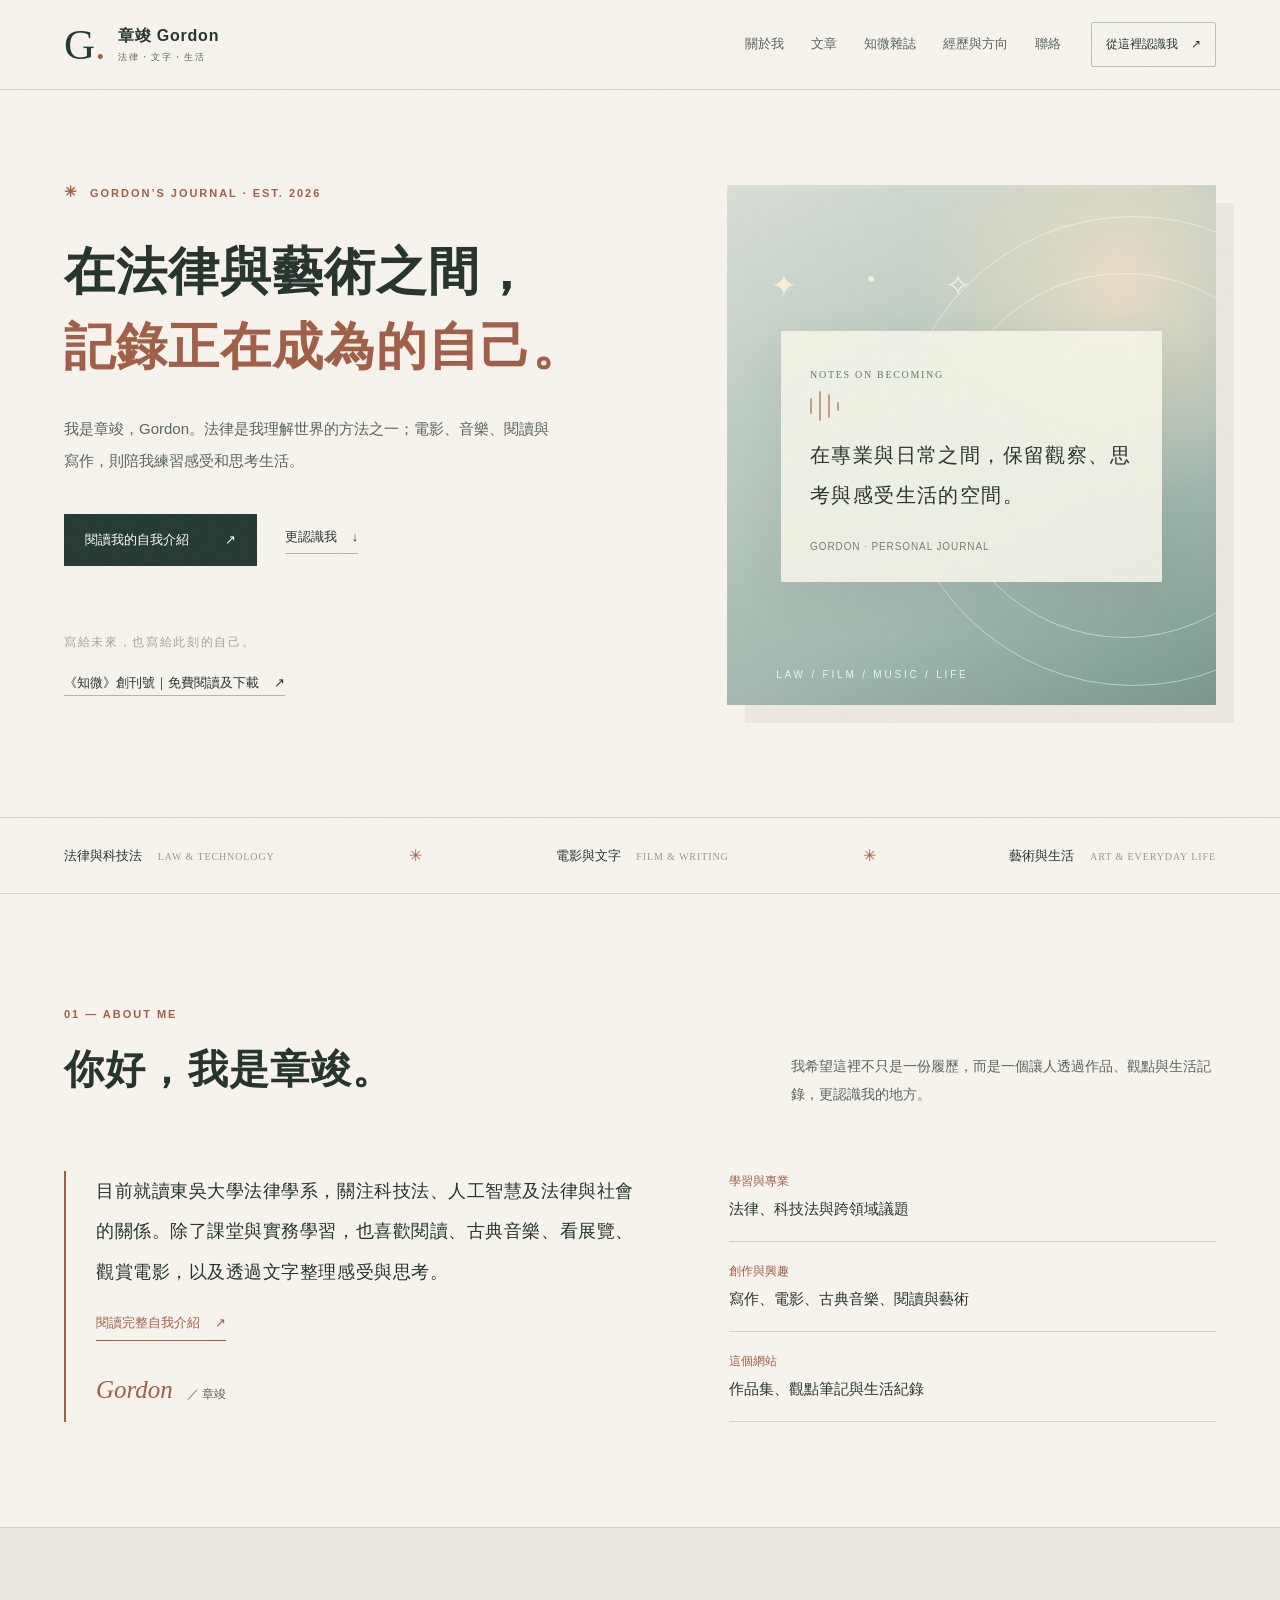
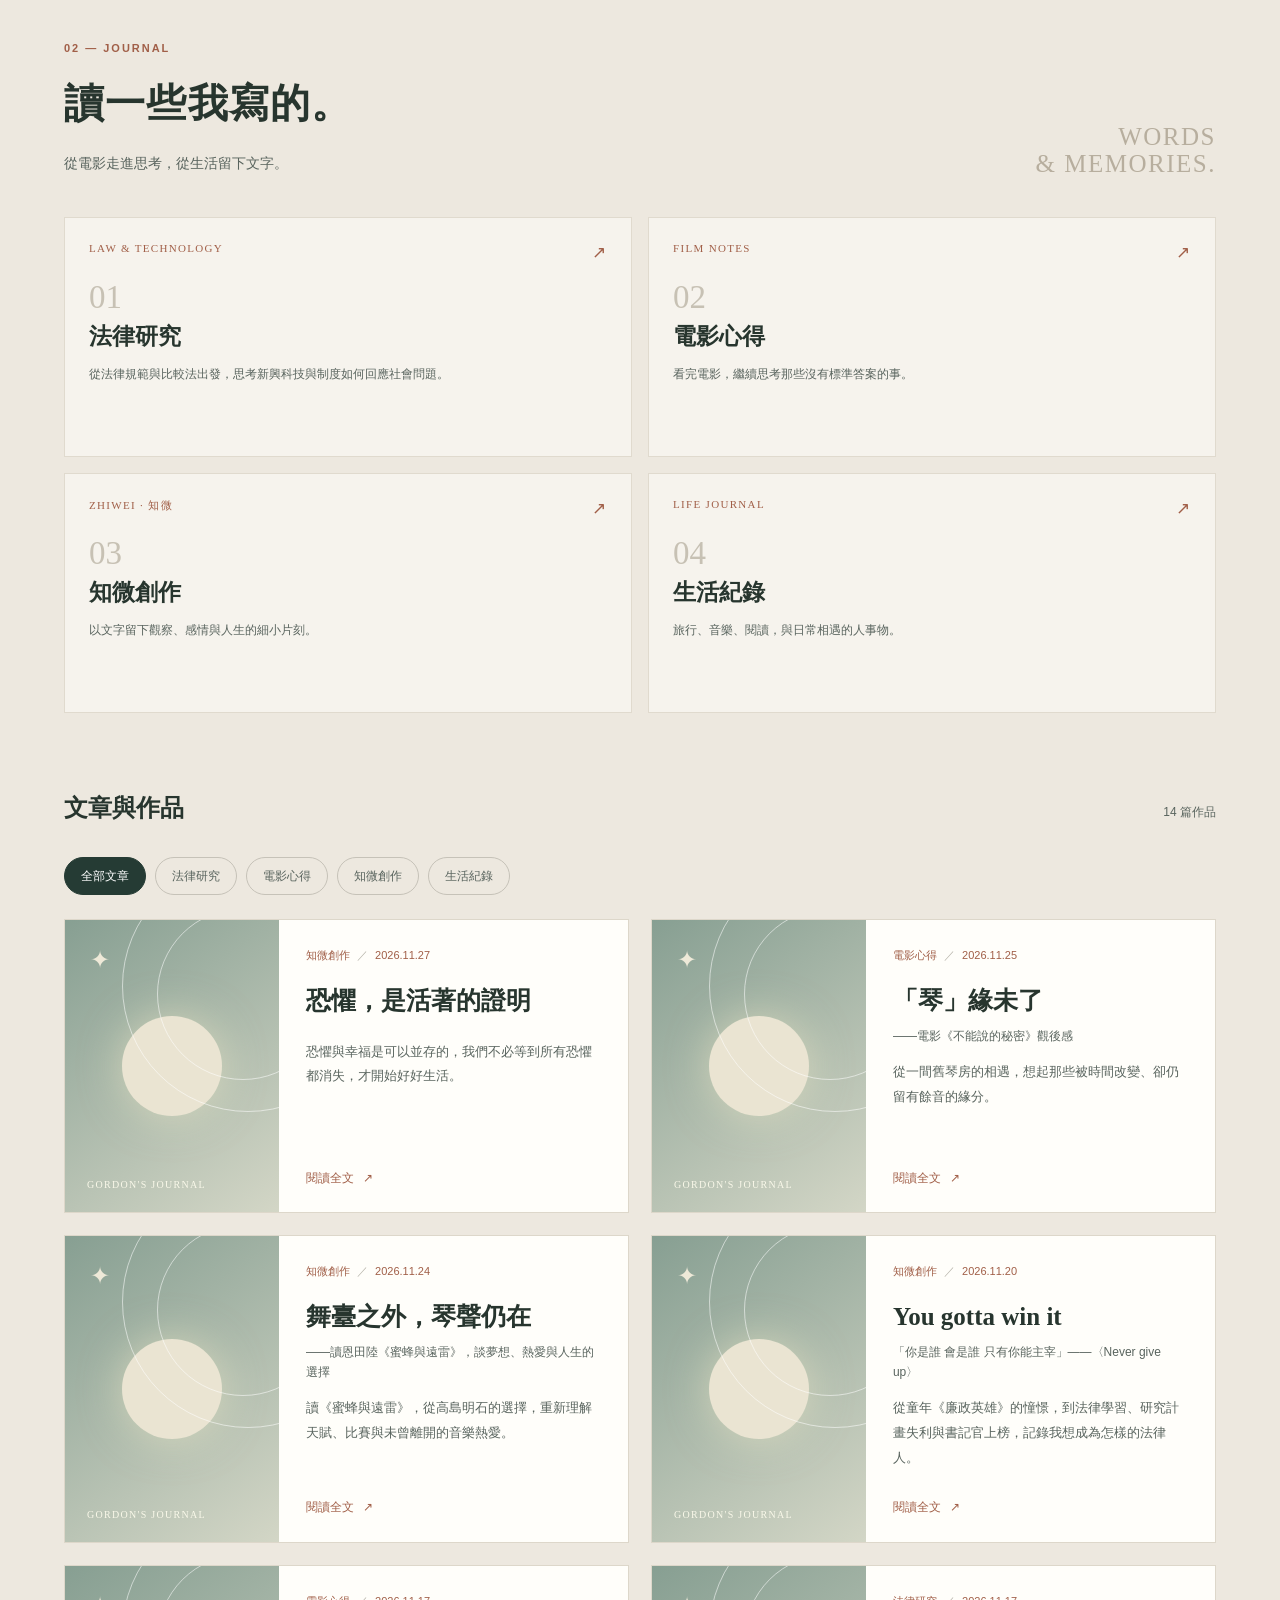
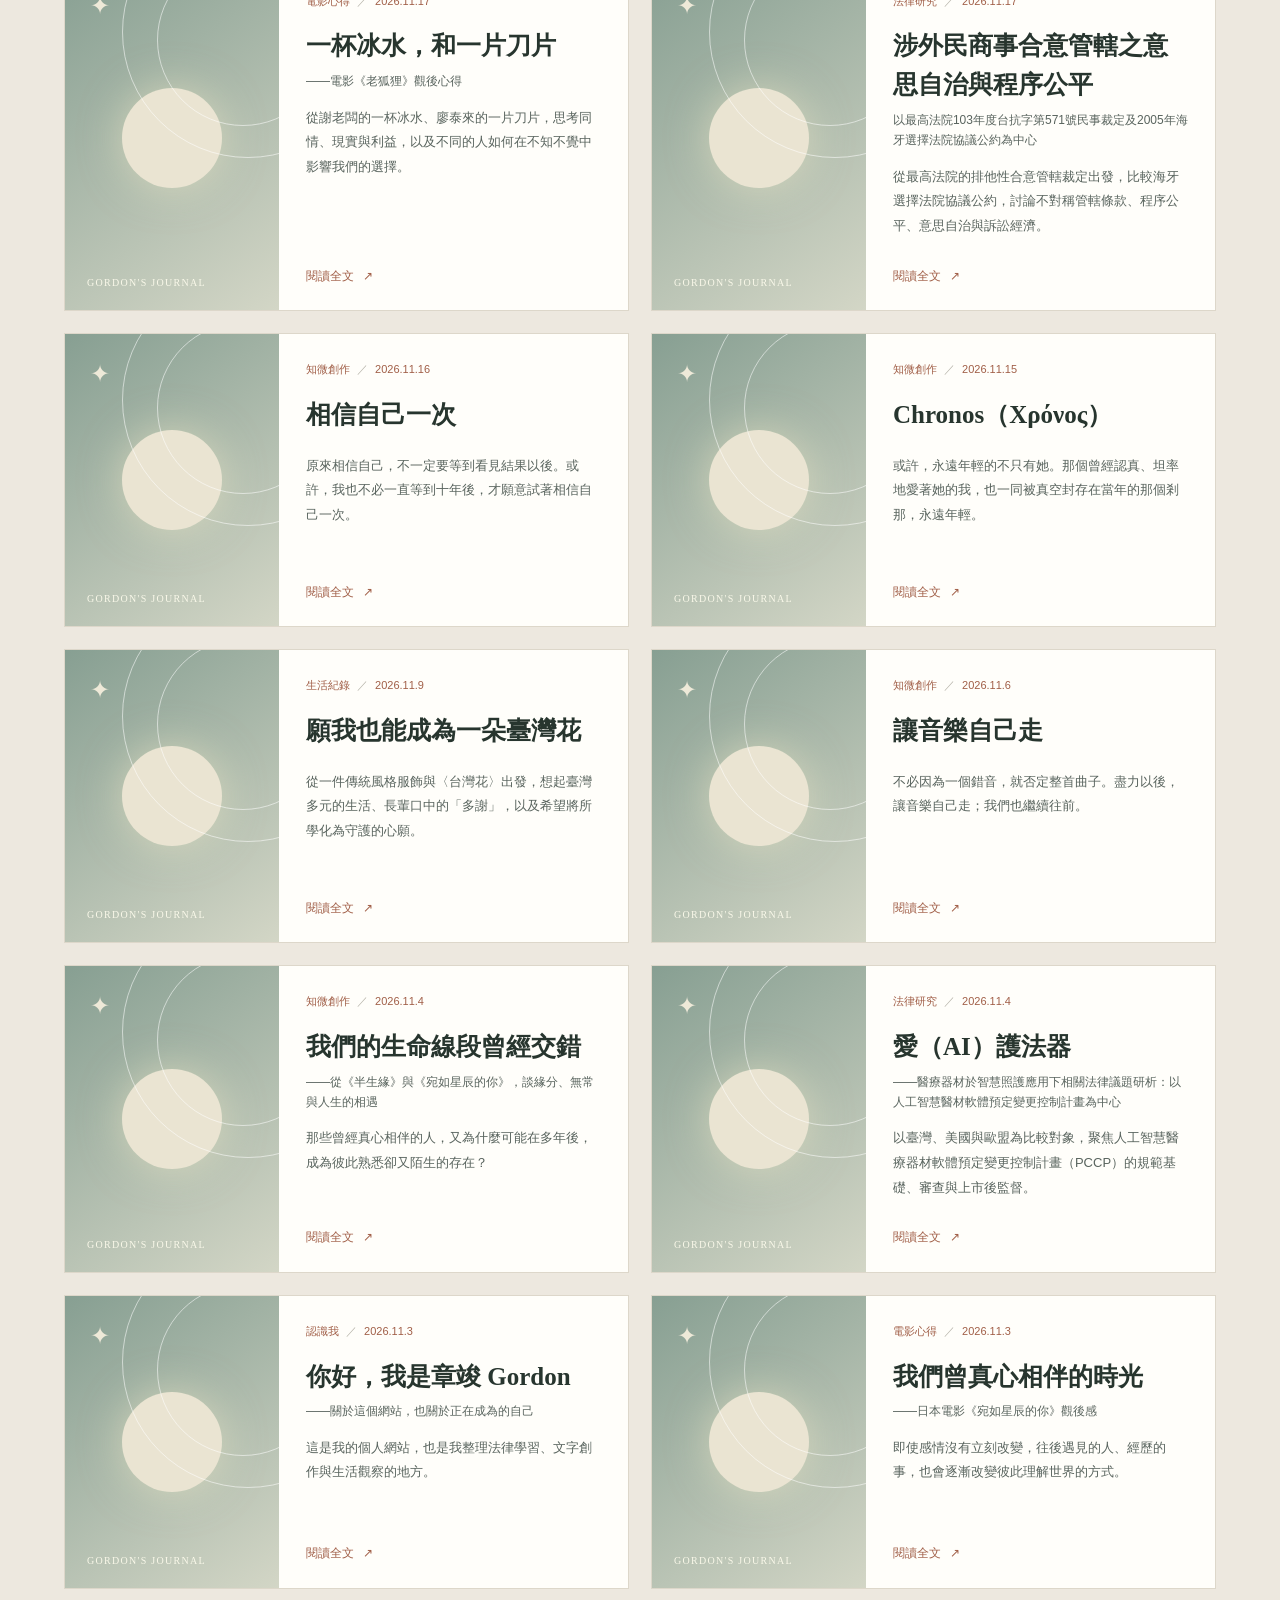
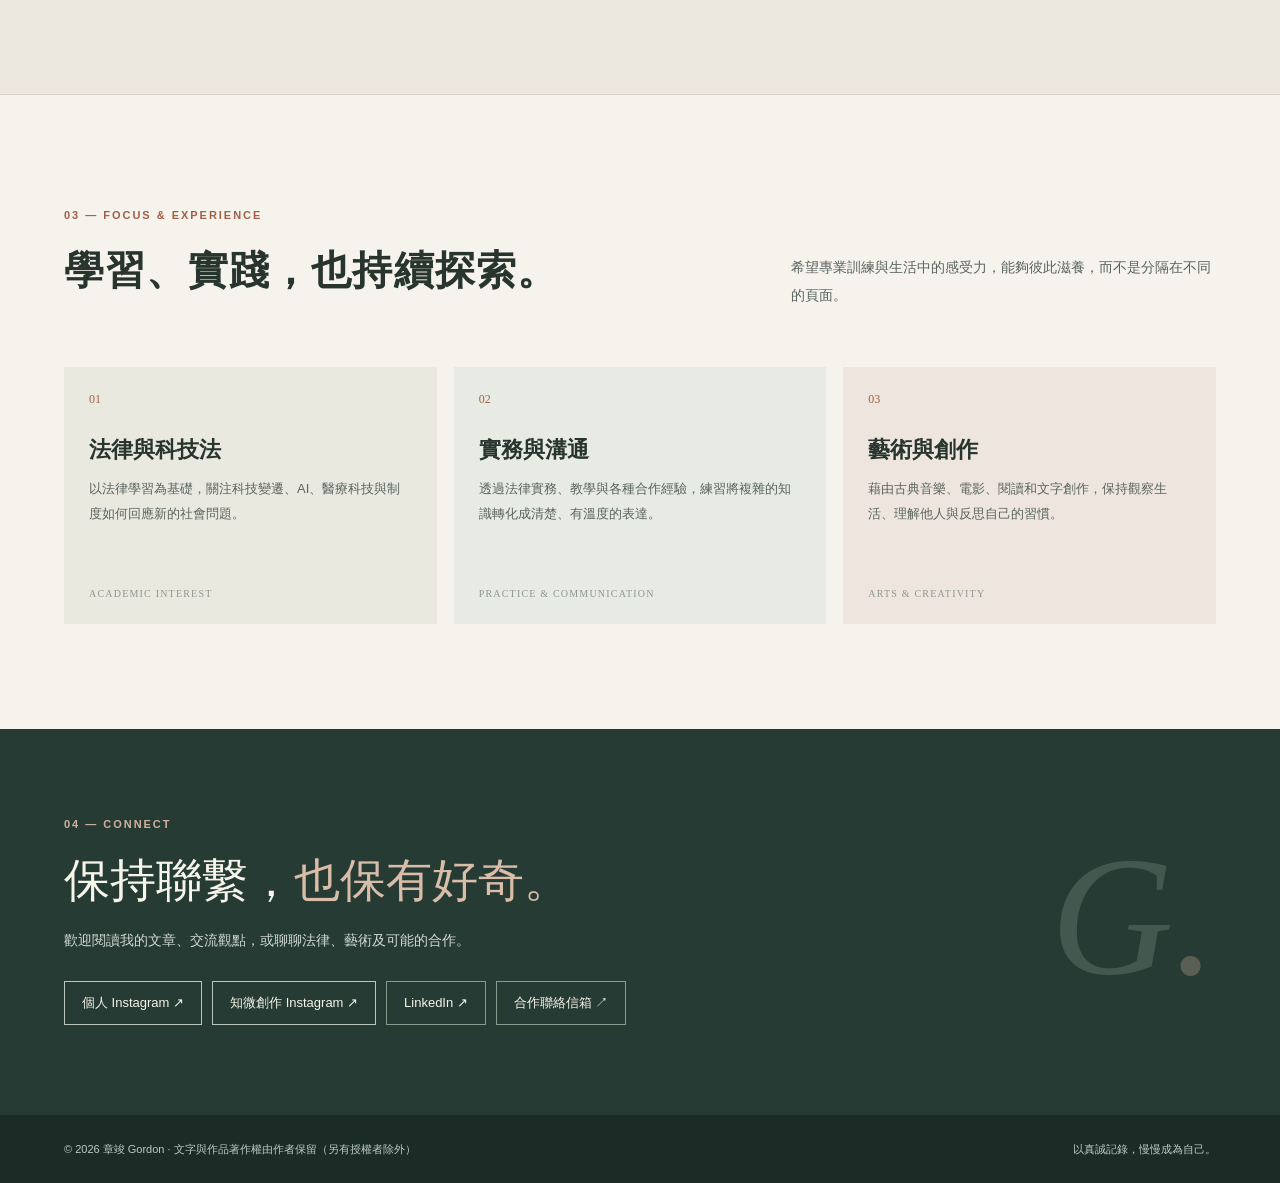
==== commit 413ae6c0: "Add files via upload" ====
--- a/index.html
+++ b/index.html
@@ -14,6 +14,7 @@
   <link rel="icon" type="image/svg+xml" href="favicon.svg">
   <link rel="stylesheet" href="styles.css">
   <script src="site-content.js?v=20261121-ygtwi-fix-02" defer></script>
+  <script src="post-fear-20261127.js" defer></script>
   <script src="security-guard.js?v=20261116-security1" defer></script>
   <script src="main.js" defer></script>
 </head>
